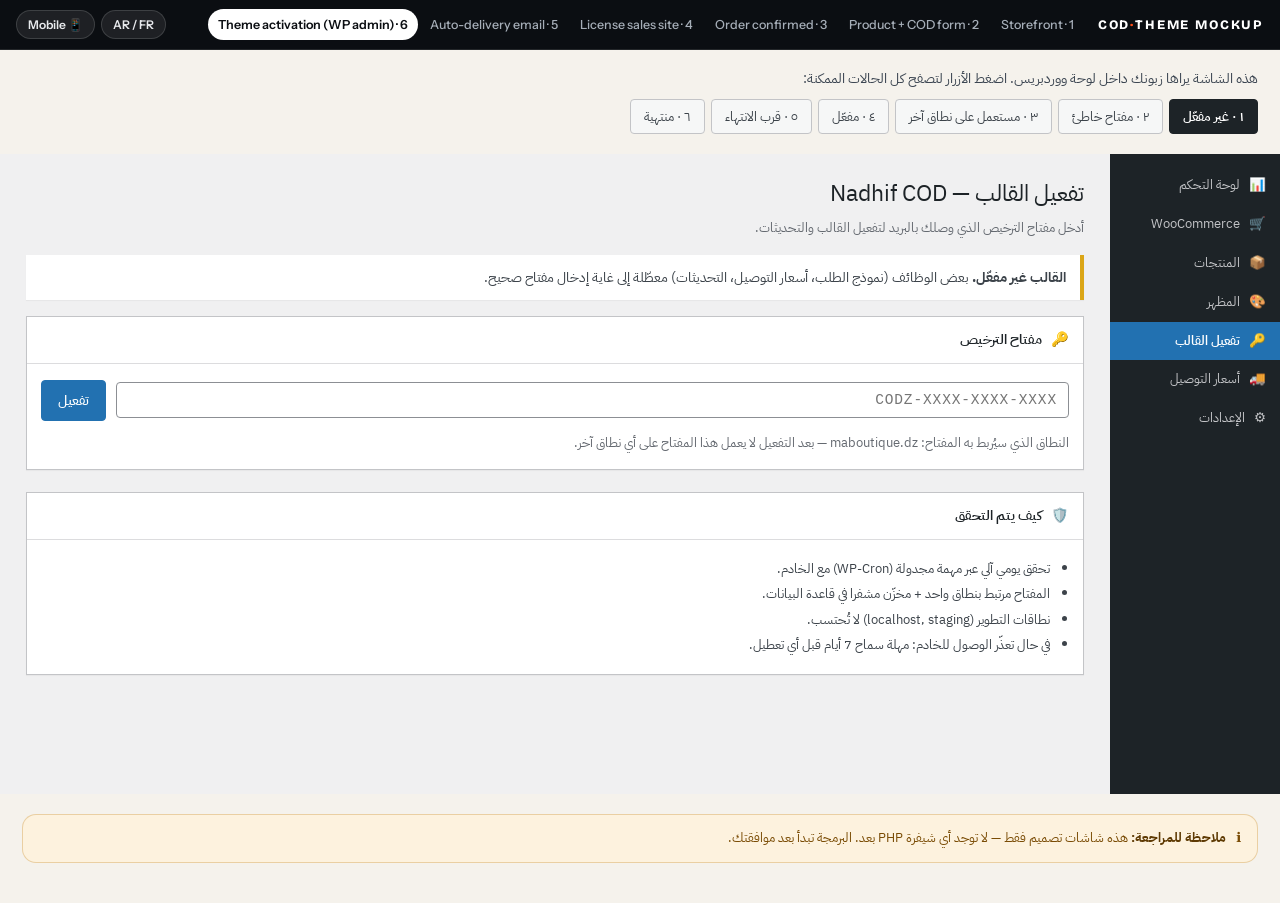
==== admin-license.html @ 60c9ec27 "Step 1: clickable design mockups (storefront, COD checkout, license server, activation screens)" ====
<!DOCTYPE html>
<html lang="fr" dir="ltr">
<head>
<meta charset="utf-8">
<meta name="viewport" content="width=device-width, initial-scale=1">
<title>6 · Theme activation (WP admin) — COD Reseller Theme</title>
<link rel="stylesheet" href="assets/app.css">
</head>
<body>
<div id="mockbar"></div>

<div class="frame">

  <div style="background:var(--sand);padding:18px 22px 6px">
    <p style="margin:0 0 10px;font-size:13.6px;color:var(--ink-soft)" data-ar="هذه الشاشة يراها زبونك داخل لوحة ووردبريس. اضغط الأزرار لتصفح كل الحالات الممكنة:">Écran vu par votre client dans son admin WordPress. Cliquez pour parcourir les états :</p>
    <div class="statetabs">
      <button class="statetab on" data-state="new" data-ar="١ · غير مفعّل">1 · Non activée</button>
      <button class="statetab" data-state="bad" data-ar="٢ · مفتاح خاطئ">2 · Clé invalide</button>
      <button class="statetab" data-state="taken" data-ar="٣ · مستعمل على نطاق آخر">3 · Déjà utilisée ailleurs</button>
      <button class="statetab" data-state="ok" data-ar="٤ · مفعّل">4 · Active</button>
      <button class="statetab" data-state="soon" data-ar="٥ · قرب الانتهاء">5 · Expire bientôt</button>
      <button class="statetab" data-state="dead" data-ar="٦ · منتهية">6 · Expirée</button>
    </div>
  </div>

  <div class="wpadmin">
    <div class="wpside">
      <div class="item">📊 <span data-ar="لوحة التحكم">Tableau de bord</span></div>
      <div class="item">🛒 <span>WooCommerce</span></div>
      <div class="item">📦 <span data-ar="المنتجات">Produits</span></div>
      <div class="item">🎨 <span data-ar="المظهر">Apparence</span></div>
      <div class="item on">🔑 <span data-ar="تفعيل القالب">Activation du thème</span></div>
      <div class="item">🚚 <span data-ar="أسعار التوصيل">Tarifs de livraison</span></div>
      <div class="item">⚙️ <span data-ar="الإعدادات">Réglages</span></div>
    </div>

    <div class="wpmain">
      <h1 class="wph" data-ar="تفعيل القالب — Nadhif COD">Activation du thème — Nadhif COD</h1>
      <p style="font-size:13.4px;color:#646970;margin:0" data-ar="أدخل مفتاح الترخيص الذي وصلك بالبريد لتفعيل القالب والتحديثات.">Saisissez la clé reçue par e-mail pour activer le thème et les mises à jour.</p>

      <!-- STATE 1 : not activated -->
      <div data-state="new">
        <div class="wpnotice warn">
          <b data-ar="القالب غير مفعّل.">Thème non activé.</b>
          <span data-ar="بعض الوظائف (نموذج الطلب، أسعار التوصيل، التحديثات) معطّلة إلى غاية إدخال مفتاح صحيح.">Le formulaire de commande, la grille de livraison et les mises à jour restent désactivés tant qu'aucune clé valide n'est saisie.</span>
        </div>
        <div class="wpbox">
          <div class="hd">🔑 <span data-ar="مفتاح الترخيص">Clé de licence</span></div>
          <div class="bd">
            <div class="wpfield">
              <input type="text" placeholder="CODZ-XXXX-XXXX-XXXX" value="">
              <button class="wpbtn" data-ar="تفعيل">Activer la licence</button>
            </div>
            <p style="font-size:12.8px;color:#646970;margin:12px 0 0" data-ar="النطاق الذي سيُربط به المفتاح: maboutique.dz — بعد التفعيل لا يعمل هذا المفتاح على أي نطاق آخر.">Domaine qui sera verrouillé : <code>maboutique.dz</code> — après activation, la clé ne fonctionnera sur aucun autre domaine.</p>
          </div>
        </div>
      </div>

      <!-- STATE 2 : invalid key -->
      <div data-state="bad" class="hidden">
        <div class="wpnotice err">
          <b data-ar="مفتاح غير معروف.">Clé inconnue.</b>
          <span data-ar="تحقق من المفتاح أو تواصل مع البائع. (رمز الخطأ: KEY_NOT_FOUND)">Vérifiez la saisie ou contactez le vendeur. (code : KEY_NOT_FOUND)</span>
        </div>
        <div class="wpbox">
          <div class="hd">🔑 <span data-ar="مفتاح الترخيص">Clé de licence</span></div>
          <div class="bd">
            <div class="wpfield">
              <input type="text" value="CODZ-0000-0000-0000" style="border-color:#D63638;background:#FCF0F1">
              <button class="wpbtn" data-ar="إعادة المحاولة">Réessayer</button>
            </div>
            <p style="font-size:12.8px;color:#646970;margin:12px 0 0" data-ar="الخادم رد خلال 0.4 ثانية. لن يُحجب القالب في حال انقطاع الاتصال بالخادم — تُمنح مهلة سماح 7 أيام.">Réponse du serveur en 0,4 s. En cas de serveur injoignable, le thème n'est pas bloqué : un délai de grâce de 7 jours s'applique.</p>
          </div>
        </div>
      </div>

      <!-- STATE 3 : already used on another domain -->
      <div data-state="taken" class="hidden">
        <div class="wpnotice err">
          <b data-ar="هذا المفتاح مستعمل على نطاق آخر.">Cette clé est déjà utilisée sur un autre domaine.</b>
          <span data-ar="مرتبط حاليا بـ ancienboutique.dz منذ 02/06/2026. (رمز الخطأ: DOMAIN_MISMATCH)">Verrouillée sur <code>ancienneboutique.dz</code> depuis le 02/06/2026. (code : DOMAIN_MISMATCH)</span>
        </div>
        <div class="wpbox">
          <div class="hd">🔁 <span data-ar="طلب نقل الرخصة">Demander un transfert</span></div>
          <div class="bd">
            <p style="font-size:13.4px;margin:0 0 13px" data-ar="إذا غيّرت النطاق، أرسل طلب نقل. البائع يوافق عليه من لوحته وتُفعَّل الرخصة على النطاق الجديد.">Si vous avez changé de domaine, envoyez une demande de transfert. Le vendeur la valide depuis son tableau de bord et la clé bascule sur le nouveau domaine.</p>
            <button class="wpbtn sec" data-ar="إرسال طلب نقل إلى maboutique.dz">Demander le transfert vers maboutique.dz</button>
          </div>
        </div>
      </div>

      <!-- STATE 4 : active -->
      <div data-state="ok" class="hidden">
        <div class="wpnotice ok">
          <b data-ar="الرخصة مفعّلة.">Licence active.</b>
          <span data-ar="كل وظائف القالب والتحديثات متاحة.">Toutes les fonctions du thème et les mises à jour sont disponibles.</span>
        </div>
        <div class="wpbox">
          <div class="hd">✅ <span data-ar="حالة الرخصة">État de la licence</span></div>
          <div class="bd">
            <table class="lictable">
              <tr><td data-ar="المفتاح">Clé</td><td><code>CODZ-7F3A-••••-B2EM</code></td></tr>
              <tr><td data-ar="الحالة">Statut</td><td><span class="pill green" data-ar="مفعّلة">Active</span></td></tr>
              <tr><td data-ar="النطاق المرتبط">Domaine verrouillé</td><td><code>maboutique.dz</code></td></tr>
              <tr><td data-ar="الخطة">Offre</td><td data-ar="3 أشهر">3 mois</td></tr>
              <tr><td data-ar="تاريخ الانتهاء">Expire le</td><td>13/11/2026</td></tr>
              <tr><td data-ar="المدة المتبقية">Temps restant</td><td>
                <span data-ar="63 يوما">63 jours</span>
                <div class="meter"><i style="width:70%"></i></div>
              </td></tr>
              <tr><td data-ar="آخر تحقق">Dernière vérification</td><td data-ar="اليوم 03:00 (تحقق يومي آلي)">Aujourd'hui 03:00 (contrôle quotidien automatique)</td></tr>
            </table>
            <div style="margin-top:16px;display:flex;gap:9px;flex-wrap:wrap">
              <button class="wpbtn sec" data-ar="التحقق الآن">Vérifier maintenant</button>
              <button class="wpbtn danger" data-ar="إلغاء التفعيل على هذا الموقع">Désactiver sur ce site</button>
            </div>
          </div>
        </div>
      </div>

      <!-- STATE 5 : expiring soon -->
      <div data-state="soon" class="hidden">
        <div class="wpnotice warn">
          <b data-ar="تنتهي الرخصة خلال 6 أيام.">Votre licence expire dans 6 jours.</b>
          <span data-ar="جدّدها قبل 19/08/2026 حتى لا يتوقف نموذج الطلب.">Renouvelez avant le 19/08/2026 pour éviter la désactivation du formulaire de commande.</span>
        </div>
        <div class="wpbox">
          <div class="hd">⏳ <span data-ar="حالة الرخصة">État de la licence</span></div>
          <div class="bd">
            <table class="lictable">
              <tr><td data-ar="الحالة">Statut</td><td><span class="pill" data-ar="قرب الانتهاء">Expire bientôt</span></td></tr>
              <tr><td data-ar="النطاق المرتبط">Domaine verrouillé</td><td><code>maboutique.dz</code></td></tr>
              <tr><td data-ar="تاريخ الانتهاء">Expire le</td><td>19/08/2026</td></tr>
              <tr><td data-ar="المدة المتبقية">Temps restant</td><td><span data-ar="6 أيام">6 jours</span><div class="meter"><i class="warn" style="width:9%"></i></div></td></tr>
            </table>
            <div style="margin-top:16px"><button class="wpbtn" data-ar="تجديد الرخصة">Renouveler la licence</button></div>
          </div>
        </div>
      </div>

      <!-- STATE 6 : expired -->
      <div data-state="dead" class="hidden">
        <div class="wpnotice err">
          <b data-ar="انتهت صلاحية الرخصة.">Licence expirée.</b>
          <span data-ar="نموذج الطلب وأسعار التوصيل والتحديثات معطّلة. تصميم الموقع ومحتواه لم يُحذف — يعود كل شيء فور التجديد.">Le formulaire de commande, la grille de livraison et les mises à jour sont désactivés. Le contenu et le design du site ne sont pas supprimés : tout revient dès le renouvellement.</span>
        </div>
        <div class="wpbox">
          <div class="hd">⛔ <span data-ar="حالة الرخصة">État de la licence</span></div>
          <div class="bd">
            <table class="lictable">
              <tr><td data-ar="الحالة">Statut</td><td><span class="pill red" data-ar="منتهية">Expirée</span></td></tr>
              <tr><td data-ar="تاريخ الانتهاء">Expirée le</td><td>02/08/2026</td></tr>
              <tr><td data-ar="المدة المتبقية">Temps restant</td><td><span data-ar="0 يوم">0 jour</span><div class="meter"><i class="bad" style="width:2%"></i></div></td></tr>
            </table>
            <div style="margin-top:16px;display:flex;gap:9px;flex-wrap:wrap">
              <button class="wpbtn" data-ar="تجديد الآن">Renouveler maintenant</button>
              <button class="wpbtn sec" data-ar="إدخال مفتاح آخر">Saisir une autre clé</button>
            </div>
          </div>
        </div>
      </div>

      <div class="wpbox">
        <div class="hd">🛡️ <span data-ar="كيف يتم التحقق">Comment se fait la vérification</span></div>
        <div class="bd">
          <ul style="margin:0;padding-inline-start:19px;font-size:13.4px;color:#3C434A;line-height:1.9">
            <li data-ar="تحقق يومي آلي عبر مهمة مجدولة (WP-Cron) مع الخادم.">Contrôle quotidien automatique (WP-Cron) auprès du serveur de licences</li>
            <li data-ar="المفتاح مرتبط بنطاق واحد + مخزّن مشفرا في قاعدة البيانات.">Clé verrouillée sur un seul domaine, stockée chiffrée en base</li>
            <li data-ar="نطاقات التطوير (localhost, staging) لا تُحتسب.">Les environnements de test (localhost, staging) ne consomment pas d'activation</li>
            <li data-ar="في حال تعذّر الوصول للخادم: مهلة سماح 7 أيام قبل أي تعطيل.">Serveur injoignable : 7 jours de grâce avant toute désactivation</li>
          </ul>
        </div>
      </div>

    </div>
  </div>

  <div style="background:var(--sand);padding:20px 22px 40px">
    <div class="note" style="margin:0">
      <span>ℹ️</span>
      <span data-ar="&lt;b&gt;ملاحظة للمراجعة:&lt;/b&gt; هذه شاشات تصميم فقط — لا توجد أي شيفرة PHP بعد. البرمجة تبدأ بعد موافقتك.">
        <b>Note de revue :</b> ce ne sont que des écrans de design — aucun code PHP n'a encore été écrit. Le développement démarre après votre validation.
      </span>
    </div>
  </div>

</div>
<script src="assets/app.js"></script>
</body>
</html>
---- assets/app.css ----
/* =========================================================
   COD Reseller Theme — Design Mockup Stylesheet
   Direction: warm editorial commerce. Ink + sand + hot orange.
   Everything here is hand-written CSS (no framework) so it can
   drop straight into the WordPress theme later.
   ========================================================= */

@import url('https://fonts.googleapis.com/css2?family=Bricolage+Grotesque:opsz,wght@12..96,400;12..96,600;12..96,800&family=Instrument+Sans:ital,wght@0,400;0,500;0,600;1,400&family=IBM+Plex+Sans+Arabic:wght@400;500;600;700&display=swap');

:root{
  --ink:#101418;
  --ink-soft:#3C4652;
  --ink-mute:#6C7887;
  --paper:#ffffff;
  --sand:#F5F2EC;
  --sand-deep:#EBE5DA;
  --accent:#FF4D18;
  --accent-ink:#C22F00;
  --green:#0E7C66;
  --green-soft:#E4F3EE;
  --amber:#B8730A;
  --amber-soft:#FDF2DE;
  --red:#C0392B;
  --red-soft:#FBEAE7;
  --line:rgba(16,20,24,.12);
  --line-soft:rgba(16,20,24,.07);
  --shadow-sm:0 1px 2px rgba(16,20,24,.06), 0 2px 8px rgba(16,20,24,.05);
  --shadow-md:0 4px 12px rgba(16,20,24,.07), 0 18px 40px -18px rgba(16,20,24,.28);
  --shadow-lg:0 10px 30px rgba(16,20,24,.10), 0 40px 80px -40px rgba(16,20,24,.45);
  --r-sm:8px; --r-md:14px; --r-lg:22px; --r-xl:32px;
  --display:'Bricolage Grotesque','Instrument Sans',system-ui,sans-serif;
  --body:'Instrument Sans',system-ui,-apple-system,sans-serif;
  --arabic:'IBM Plex Sans Arabic','Instrument Sans',system-ui,sans-serif;
  --maxw:1180px;
}

html[dir="rtl"]{ --display:var(--arabic); --body:var(--arabic); }

*,*::before,*::after{ box-sizing:border-box; }
html{ -webkit-text-size-adjust:100%; scroll-behavior:smooth; }
body{
  margin:0; background:var(--sand); color:var(--ink);
  font-family:var(--body); font-size:16px; line-height:1.55;
  -webkit-font-smoothing:antialiased;
}
img{ max-width:100%; display:block; }
a{ color:inherit; }
button{ font-family:inherit; }

/* grain / atmosphere ------------------------------------- */
body::before{
  content:''; position:fixed; inset:0; z-index:0; pointer-events:none; opacity:.35;
  background-image:url("data:image/svg+xml,%3Csvg xmlns='http://www.w3.org/2000/svg' width='140' height='140'%3E%3Cfilter id='n'%3E%3CfeTurbulence type='fractalNoise' baseFrequency='.85' numOctaves='3'/%3E%3C/filter%3E%3Crect width='140' height='140' filter='url(%23n)' opacity='.32'/%3E%3C/svg%3E");
}

/* =========================================================
   Mockup chrome (review toolbar) — NOT part of the theme
   ========================================================= */
.mockbar{
  position:sticky; top:0; z-index:120; background:#0B0E12; color:#E8EAED;
  border-bottom:1px solid rgba(255,255,255,.10);
  font-family:'Instrument Sans',system-ui,sans-serif;
}
.mockbar-in{
  max-width:1400px; margin:0 auto; padding:9px 16px;
  display:flex; align-items:center; gap:14px; flex-wrap:wrap;
}
.mockbar .brand{
  font-family:'Bricolage Grotesque',sans-serif; font-weight:800; font-size:13px;
  letter-spacing:.14em; text-transform:uppercase; color:#fff; white-space:nowrap;
}
.mockbar .brand span{ color:var(--accent); }
.mocknav{ display:flex; gap:2px; flex-wrap:wrap; flex:1; }
.mocknav a{
  text-decoration:none; font-size:12.5px; font-weight:500; color:#A6AEB8;
  padding:6px 10px; border-radius:99px; white-space:nowrap;
}
.mocknav a:hover{ color:#fff; background:rgba(255,255,255,.08); }
.mocknav a.on{ color:#0B0E12; background:#fff; font-weight:600; }
.mocktools{ display:flex; gap:6px; align-items:center; }
.chip{
  background:rgba(255,255,255,.08); border:1px solid rgba(255,255,255,.14);
  color:#E8EAED; font-size:12px; font-weight:600; padding:6px 11px;
  border-radius:99px; cursor:pointer; transition:.15s;
}
.chip:hover{ background:rgba(255,255,255,.18); }
.chip.on{ background:var(--accent); border-color:var(--accent); color:#fff; }

/* device frame ------------------------------------------- */
.frame{ position:relative; z-index:1; transition:max-width .3s ease; }
html.mobile .frame{
  max-width:412px; margin:26px auto 60px; background:var(--sand);
  border:10px solid #0B0E12; border-radius:38px; overflow:hidden;
  box-shadow:var(--shadow-lg);
}
html.mobile body{ background:#20242A; }

/* =========================================================
   Storefront
   ========================================================= */
.wrap{ max-width:var(--maxw); margin:0 auto; padding:0 22px; }

.topstrip{
  background:var(--ink); color:#F1EDE6; font-size:12.5px; letter-spacing:.02em;
  padding:9px 0; text-align:center; position:relative; overflow:hidden;
}
.topstrip b{ color:var(--accent); font-weight:600; }

header.site{
  background:var(--paper); border-bottom:1px solid var(--line-soft);
  position:relative; z-index:40;
}
.site-in{ display:flex; align-items:center; gap:20px; padding:16px 0; }
.logo{
  font-family:var(--display); font-weight:800; font-size:24px; letter-spacing:-.03em;
  text-decoration:none; display:flex; align-items:center; gap:9px;
}
.logo .dot{ width:11px; height:11px; border-radius:50%; background:var(--accent); }
nav.main{ display:flex; gap:22px; margin-inline-start:auto; }
nav.main a{ text-decoration:none; font-size:14.5px; font-weight:500; color:var(--ink-soft); }
nav.main a:hover{ color:var(--accent); }
.icon-btn{
  width:40px; height:40px; border-radius:50%; border:1px solid var(--line);
  background:var(--paper); display:grid; place-items:center; cursor:pointer; font-size:16px;
}
html.mobile nav.main{ display:none; }

/* hero ---------------------------------------------------- */
.hero{ padding:56px 0 44px; position:relative; overflow:hidden; }
.hero::after{
  content:''; position:absolute; inset-inline-end:-160px; top:-120px;
  width:520px; height:520px; border-radius:50%;
  background:radial-gradient(circle at 30% 30%, rgba(255,77,24,.16), transparent 62%);
  pointer-events:none;
}
.hero-grid{ display:grid; grid-template-columns:1.05fr .95fr; gap:44px; align-items:center; }
.eyebrow{
  display:inline-flex; align-items:center; gap:8px; background:var(--paper);
  border:1px solid var(--line); border-radius:99px; padding:6px 14px;
  font-size:12.5px; font-weight:600; letter-spacing:.04em; text-transform:uppercase;
  color:var(--ink-soft); box-shadow:var(--shadow-sm);
}
.eyebrow .pulse{
  width:7px; height:7px; border-radius:50%; background:var(--green);
  box-shadow:0 0 0 0 rgba(14,124,102,.6); animation:pulse 2.2s infinite;
}
@keyframes pulse{ 70%{ box-shadow:0 0 0 9px rgba(14,124,102,0);} 100%{ box-shadow:0 0 0 0 rgba(14,124,102,0);} }
h1.big{
  font-family:var(--display); font-weight:800; letter-spacing:-.035em;
  font-size:clamp(38px,5.4vw,64px); line-height:1.02; margin:18px 0 16px;
}
h1.big em{ font-style:normal; color:var(--accent); }
.lede{ font-size:17.5px; color:var(--ink-soft); max-width:46ch; margin:0 0 26px; }
.hero-cta{ display:flex; gap:12px; flex-wrap:wrap; align-items:center; }
.trust-row{ display:flex; gap:20px; margin-top:30px; flex-wrap:wrap; }
.trust{ display:flex; gap:10px; align-items:center; font-size:13.5px; color:var(--ink-soft); }
.trust .ic{
  width:34px; height:34px; border-radius:10px; background:var(--paper);
  border:1px solid var(--line); display:grid; place-items:center; font-size:15px;
  box-shadow:var(--shadow-sm);
}
.hero-art{ position:relative; }
.hero-card{
  background:var(--paper); border-radius:var(--r-xl); overflow:hidden;
  box-shadow:var(--shadow-lg); border:1px solid var(--line-soft);
}
.hero-card .ph{ aspect-ratio:4/3.4; background:linear-gradient(150deg,#E9E2D6,#D8CFC0); position:relative; }
.hero-float{
  position:absolute; inset-inline-start:-26px; bottom:34px; background:var(--paper);
  border-radius:var(--r-md); padding:12px 16px; box-shadow:var(--shadow-md);
  border:1px solid var(--line-soft); display:flex; gap:11px; align-items:center;
}
.hero-float .n{ font-family:var(--display); font-weight:800; font-size:20px; letter-spacing:-.02em; }

/* buttons ------------------------------------------------- */
.btn{
  display:inline-flex; align-items:center; justify-content:center; gap:9px;
  border:none; cursor:pointer; text-decoration:none; font-weight:600;
  font-size:15.5px; padding:15px 26px; border-radius:99px; transition:.18s ease;
  font-family:var(--body);
}
.btn-primary{
  background:var(--accent); color:#fff;
  box-shadow:0 6px 18px -6px rgba(255,77,24,.7);
}
.btn-primary:hover{ background:var(--accent-ink); transform:translateY(-1px); }
.btn-dark{ background:var(--ink); color:#fff; }
.btn-dark:hover{ background:#000; }
.btn-ghost{ background:transparent; color:var(--ink); border:1.5px solid var(--line); }
.btn-ghost:hover{ border-color:var(--ink); }
.btn-block{ width:100%; }
.btn-xl{ font-size:18px; padding:19px 28px; font-weight:700; }

/* section --------------------------------------------------*/
.sec{ padding:56px 0; position:relative; }
.sec-head{ display:flex; align-items:flex-end; gap:20px; margin-bottom:28px; flex-wrap:wrap; }
h2.sec-title{
  font-family:var(--display); font-weight:800; letter-spacing:-.03em;
  font-size:clamp(26px,3.2vw,36px); margin:0; line-height:1.1;
}
.sec-sub{ color:var(--ink-mute); font-size:15px; margin:6px 0 0; }
.sec-head .btn{ margin-inline-start:auto; }

/* product grid ------------------------------------------- */
.pgrid{ display:grid; grid-template-columns:repeat(4,1fr); gap:20px; }
html.mobile .pgrid{ grid-template-columns:repeat(2,1fr); gap:12px; }
.pcard{
  background:var(--paper); border-radius:var(--r-lg); overflow:hidden;
  border:1px solid var(--line-soft); text-decoration:none; display:block;
  transition:.2s ease; box-shadow:var(--shadow-sm);
}
.pcard:hover{ transform:translateY(-4px); box-shadow:var(--shadow-md); }
.pcard .ph{ aspect-ratio:1/1; background:linear-gradient(150deg,#EDE7DB,#DDD4C4); position:relative; }
.pcard .badge{
  position:absolute; top:11px; inset-inline-start:11px; background:var(--accent); color:#fff;
  font-size:11.5px; font-weight:700; padding:5px 10px; border-radius:99px; letter-spacing:.03em;
}
.pcard .body{ padding:14px 15px 17px; }
.pcard h3{ font-size:15.5px; font-weight:600; margin:0 0 4px; line-height:1.3; }
.pcard .cat{ font-size:12px; color:var(--ink-mute); margin:0 0 9px; }
.price{ font-family:var(--display); font-weight:800; font-size:19px; letter-spacing:-.02em; }
.price .old{
  font-size:13.5px; color:var(--ink-mute); text-decoration:line-through;
  font-weight:400; margin-inline-start:7px; font-family:var(--body);
}
.stars{ color:var(--amber); font-size:12.5px; letter-spacing:.06em; }

/* value strip -------------------------------------------- */
.vstrip{ background:var(--ink); color:#EDE9E2; padding:34px 0; }
.vgrid{ display:grid; grid-template-columns:repeat(4,1fr); gap:18px; }
html.mobile .vgrid{ grid-template-columns:repeat(2,1fr); }
.vitem{ display:flex; gap:13px; align-items:flex-start; }
.vitem .ic{
  width:40px; height:40px; border-radius:12px; background:rgba(255,255,255,.08);
  display:grid; place-items:center; font-size:18px; flex:0 0 auto;
}
.vitem h4{ margin:0 0 3px; font-size:14.5px; font-weight:600; }
.vitem p{ margin:0; font-size:12.8px; color:#A9B0B9; line-height:1.45; }

footer.site{ background:var(--sand-deep); padding:44px 0 30px; border-top:1px solid var(--line-soft); }
.fgrid{ display:grid; grid-template-columns:1.4fr 1fr 1fr 1fr; gap:26px; }
html.mobile .fgrid{ grid-template-columns:1fr 1fr; }
footer h5{ font-size:13px; text-transform:uppercase; letter-spacing:.1em; margin:0 0 12px; color:var(--ink-soft); }
footer a{ display:block; text-decoration:none; color:var(--ink-soft); font-size:14px; padding:3px 0; }
footer a:hover{ color:var(--accent); }
.fbot{
  margin-top:30px; padding-top:18px; border-top:1px solid var(--line);
  font-size:12.8px; color:var(--ink-mute); display:flex; justify-content:space-between; gap:12px; flex-wrap:wrap;
}

/* =========================================================
   Product page + single-page COD form
   ========================================================= */
.crumbs{ font-size:13px; color:var(--ink-mute); padding:18px 0 4px; }
.crumbs a{ text-decoration:none; }
.pdp{ display:grid; grid-template-columns:1fr 1fr; gap:34px 46px; padding:16px 0 40px; align-items:start; }
.pdp > .gallery{ grid-column:1; grid-row:1; }
.pdp > .buybox { grid-column:2; grid-row:1 / span 2; }
.pdp > .whycard{ grid-column:1; grid-row:2; }
html.mobile .pdp{ grid-template-columns:1fr; gap:26px; }
html.mobile .pdp > *{ grid-column:1 !important; grid-row:auto !important; }

.gallery .main{
  aspect-ratio:1/1; border-radius:var(--r-lg); background:linear-gradient(150deg,#EDE7DB,#D9D0C0);
  border:1px solid var(--line-soft); position:relative; overflow:hidden; box-shadow:var(--shadow-sm);
}
.gallery .main .tag{
  position:absolute; top:14px; inset-inline-start:14px; background:var(--ink); color:#fff;
  font-size:12px; font-weight:600; padding:6px 12px; border-radius:99px;
}
.thumbs{ display:flex; gap:10px; margin-top:12px; }
.thumbs div{
  width:70px; height:70px; border-radius:12px; background:linear-gradient(150deg,#EDE7DB,#DDD4C4);
  border:2px solid transparent; cursor:pointer;
}
.thumbs div.on{ border-color:var(--accent); }

.pdp-title{
  font-family:var(--display); font-weight:800; letter-spacing:-.03em;
  font-size:clamp(28px,3.6vw,40px); line-height:1.06; margin:8px 0 10px;
}
.rating-row{ display:flex; align-items:center; gap:10px; font-size:13.5px; color:var(--ink-mute); margin-bottom:14px; }
.pricebox{ display:flex; align-items:baseline; gap:12px; margin:0 0 6px; }
.pricebox .now{ font-family:var(--display); font-weight:800; font-size:36px; letter-spacing:-.03em; color:var(--accent); }
.pricebox .was{ font-size:18px; color:var(--ink-mute); text-decoration:line-through; }
.pricebox .save{
  background:var(--green-soft); color:var(--green); font-size:12.5px; font-weight:700;
  padding:4px 10px; border-radius:99px;
}
.stockline{ display:flex; align-items:center; gap:8px; font-size:13.5px; color:var(--green); font-weight:600; margin-bottom:18px; }
.stockline .d{ width:8px; height:8px; border-radius:50%; background:var(--green); }

.bullets{ list-style:none; padding:0; margin:0 0 22px; display:grid; gap:9px; }
.bullets li{ display:flex; gap:10px; font-size:14.8px; color:var(--ink-soft); }
.bullets li::before{ content:'✓'; color:var(--green); font-weight:700; }

/* offers ---------------------------------------------------*/
.offers{ display:grid; gap:10px; margin-bottom:22px; }
.offer{
  display:flex; align-items:center; gap:13px; padding:14px 16px; cursor:pointer;
  border:1.6px solid var(--line); border-radius:var(--r-md); background:var(--paper);
  transition:.15s ease; position:relative;
}
.offer:hover{ border-color:var(--ink-mute); }
.offer.on{ border-color:var(--accent); background:#FFF6F2; box-shadow:0 0 0 3px rgba(255,77,24,.12); }
.offer .radio{
  width:20px; height:20px; border-radius:50%; border:2px solid var(--line);
  flex:0 0 auto; display:grid; place-items:center;
}
.offer.on .radio{ border-color:var(--accent); }
.offer.on .radio::after{ content:''; width:10px; height:10px; border-radius:50%; background:var(--accent); }
.offer .t{ flex:1; }
.offer .t b{ display:block; font-size:15px; }
.offer .t span{ font-size:12.8px; color:var(--ink-mute); }
.offer .p{ font-family:var(--display); font-weight:800; font-size:18px; }
.offer .ribbon{
  position:absolute; top:-9px; inset-inline-end:14px; background:var(--green); color:#fff;
  font-size:10.5px; font-weight:700; padding:3px 9px; border-radius:99px; letter-spacing:.05em;
}

/* the COD form ------------------------------------------- */
.codform{
  background:var(--paper); border:1px solid var(--line); border-radius:var(--r-lg);
  padding:22px; box-shadow:var(--shadow-md); position:relative;
}
.codform::before{
  content:''; position:absolute; inset-inline:0; top:0; height:4px;
  background:linear-gradient(90deg,var(--accent),#FFA26B);
  border-radius:var(--r-lg) var(--r-lg) 0 0;
}
.codform h3{
  font-family:var(--display); font-weight:800; font-size:21px; letter-spacing:-.02em;
  margin:4px 0 3px; display:flex; align-items:center; gap:9px;
}
.codform .hint{ font-size:13.2px; color:var(--ink-mute); margin:0 0 18px; }
.field{ margin-bottom:14px; }
.field label{ display:block; font-size:13px; font-weight:600; margin-bottom:6px; color:var(--ink-soft); }
.field label .req{ color:var(--accent); }
.field input, .field select, .field textarea{
  width:100%; padding:14px 15px; font-size:15.5px; font-family:inherit; color:var(--ink);
  border:1.5px solid var(--line); border-radius:var(--r-md); background:var(--paper);
  transition:.15s; appearance:none;
}
.field input:focus, .field select:focus, .field textarea:focus{
  outline:none; border-color:var(--accent); box-shadow:0 0 0 3px rgba(255,77,24,.13);
}
.field select{
  background-image:url("data:image/svg+xml,%3Csvg xmlns='http://www.w3.org/2000/svg' width='14' height='9'%3E%3Cpath d='M1 1l6 6 6-6' stroke='%236C7887' stroke-width='2' fill='none' stroke-linecap='round'/%3E%3C/svg%3E");
  background-repeat:no-repeat; background-position:right 15px center; padding-inline-end:40px;
}
html[dir="rtl"] .field select{ background-position:left 15px center; padding-inline-end:15px; padding-inline-start:40px; }
.field input::placeholder{ color:#AEB6C0; }
.field.err input, .field.err select{ border-color:var(--red); background:var(--red-soft); }
.errmsg{ display:none; font-size:12.5px; color:var(--red); margin-top:5px; font-weight:500; }
.field.err .errmsg{ display:block; }
.row2{ display:grid; grid-template-columns:1fr 1fr; gap:12px; }

.ship-toggle{ display:grid; grid-template-columns:1fr 1fr; gap:10px; margin-bottom:14px; }
.ship-opt{
  border:1.6px solid var(--line); border-radius:var(--r-md); padding:13px; cursor:pointer;
  background:var(--paper); text-align:start; transition:.15s;
}
.ship-opt:hover{ border-color:var(--ink-mute); }
.ship-opt.on{ border-color:var(--accent); background:#FFF6F2; box-shadow:0 0 0 3px rgba(255,77,24,.12); }
.ship-opt b{ display:block; font-size:14px; margin-bottom:2px; }
.ship-opt span{ font-size:12.5px; color:var(--ink-mute); }
.ship-opt .cost{ font-family:var(--display); font-weight:800; font-size:15.5px; margin-top:5px; display:block; }

.qtyrow{ display:flex; align-items:center; gap:14px; margin-bottom:16px; }
.qty{ display:flex; align-items:center; border:1.5px solid var(--line); border-radius:99px; overflow:hidden; }
.qty button{ width:42px; height:44px; border:none; background:var(--paper); font-size:19px; cursor:pointer; color:var(--ink-soft); }
.qty button:hover{ background:var(--sand); color:var(--accent); }
.qty span{ width:44px; text-align:center; font-weight:700; font-size:16px; }

.summary{
  background:var(--sand); border-radius:var(--r-md); padding:15px 16px; margin:6px 0 16px;
  border:1px dashed var(--line);
}
.sline{ display:flex; justify-content:space-between; font-size:14.2px; padding:5px 0; color:var(--ink-soft); }
.sline.total{
  border-top:1px solid var(--line); margin-top:7px; padding-top:11px;
  font-family:var(--display); font-weight:800; font-size:21px; color:var(--ink); letter-spacing:-.02em;
}
.sline .flash{ animation:flash .5s ease; }
@keyframes flash{ 0%{ background:rgba(255,77,24,.22);} 100%{ background:transparent;} }
.sline.total b{ color:var(--accent); }

.securenote{ display:flex; gap:9px; align-items:center; justify-content:center; font-size:12.6px; color:var(--ink-mute); margin-top:12px; }
.paybadges{ display:flex; gap:8px; justify-content:center; margin-top:12px; flex-wrap:wrap; }
.paybadge{
  border:1px solid var(--line); border-radius:8px; padding:5px 10px;
  font-size:11.5px; font-weight:600; color:var(--ink-soft); background:var(--paper);
}

/* sticky mobile bar --------------------------------------- */
.stickybar{ display:none; }
html.mobile .stickybar{
  display:flex; position:fixed; bottom:0; inset-inline-start:50%; transform:translateX(-50%);
  width:392px; z-index:60; gap:12px; align-items:center;
  background:rgba(255,255,255,.94); backdrop-filter:blur(10px);
  border-top:1px solid var(--line); padding:11px 14px;
  border-radius:0 0 26px 26px;
}
html[dir="rtl"].mobile .stickybar{ transform:translateX(50%); }
html.mobile .row2{ grid-template-columns:1fr; }
html.mobile footer.site{ padding-bottom:80px; }
.stickybar .sp{ font-family:var(--display); font-weight:800; font-size:19px; }
.stickybar .btn{ flex:1; padding:14px 18px; }

/* reviews -------------------------------------------------- */
.rev-grid{ display:grid; grid-template-columns:repeat(3,1fr); gap:16px; }
html.mobile .rev-grid{ grid-template-columns:1fr; }
.rev{ background:var(--paper); border:1px solid var(--line-soft); border-radius:var(--r-lg); padding:18px; box-shadow:var(--shadow-sm); }
.rev .who{ display:flex; align-items:center; gap:11px; margin-bottom:9px; }
.rev .av{
  width:38px; height:38px; border-radius:50%; background:var(--sand-deep);
  display:grid; place-items:center; font-weight:700; color:var(--ink-soft); font-size:14px;
}
.rev .who b{ font-size:14px; display:block; }
.rev .who span{ font-size:12px; color:var(--ink-mute); }
.rev p{ margin:0; font-size:14.2px; color:var(--ink-soft); line-height:1.55; }

/* =========================================================
   Thank-you page
   ========================================================= */
.ty{ max-width:680px; margin:0 auto; padding:52px 22px 70px; text-align:center; }
.ty .mark{
  width:82px; height:82px; border-radius:50%; background:var(--green-soft); color:var(--green);
  display:grid; place-items:center; font-size:38px; margin:0 auto 20px;
  animation:pop .5s cubic-bezier(.2,.9,.3,1.3);
}
@keyframes pop{ 0%{ transform:scale(.5); opacity:0;} 100%{ transform:scale(1); opacity:1;} }
.ty h1{ font-family:var(--display); font-weight:800; font-size:clamp(28px,4vw,42px); letter-spacing:-.03em; margin:0 0 10px; }
.ty p.sub{ color:var(--ink-soft); font-size:16.5px; margin:0 0 26px; }
.ordercard{
  background:var(--paper); border:1px solid var(--line); border-radius:var(--r-lg);
  padding:24px; text-align:start; box-shadow:var(--shadow-md);
}
.ordercard .ohead{ display:flex; justify-content:space-between; align-items:center; padding-bottom:14px; border-bottom:1px solid var(--line-soft); margin-bottom:14px; flex-wrap:wrap; gap:8px; }
.ordercard .onum{ font-family:var(--display); font-weight:800; font-size:20px; }
.pill{ background:var(--amber-soft); color:var(--amber); font-size:12.5px; font-weight:700; padding:5px 12px; border-radius:99px; }
.pill.green{ background:var(--green-soft); color:var(--green); }
.pill.red{ background:var(--red-soft); color:var(--red); }
.pill.grey{ background:var(--sand-deep); color:var(--ink-soft); }
.steps{ display:flex; gap:0; margin:26px 0 6px; }
.step{ flex:1; text-align:center; position:relative; font-size:12.5px; color:var(--ink-mute); }
.step .n{
  width:30px; height:30px; border-radius:50%; background:var(--sand-deep); color:var(--ink-mute);
  display:grid; place-items:center; margin:0 auto 7px; font-weight:700; font-size:13px; position:relative; z-index:2;
}
.step.done .n{ background:var(--green); color:#fff; }
.step.now .n{ background:var(--accent); color:#fff; box-shadow:0 0 0 5px rgba(255,77,24,.16); }
.step::before{ content:''; position:absolute; top:15px; inset-inline-start:-50%; width:100%; height:2px; background:var(--sand-deep); z-index:1; }
.step:first-child::before{ display:none; }
.step.done::before, .step.now::before{ background:var(--green); }

/* =========================================================
   WP-admin license activation screen
   ========================================================= */
.wpadmin{ background:#F0F0F1; min-height:640px; display:flex; font-size:14px; color:#3C434A; }
.wpside{ width:170px; background:#1D2327; color:#C3C4C7; padding:12px 0; flex:0 0 auto; }
html.mobile .wpside{ display:none; }
.wpside .item{ padding:9px 14px; font-size:13.4px; display:flex; gap:9px; align-items:center; }
.wpside .item.on{ background:#2271B1; color:#fff; font-weight:600; }
.wpmain{ flex:1; padding:22px 26px 46px; min-width:0; }
.wpmain h1.wph{ font-family:var(--body); font-weight:400; font-size:23px; color:#1D2327; margin:0 0 6px; }
.wpnotice{
  background:#fff; border-inline-start:4px solid #72AEE6; padding:12px 14px; margin:16px 0;
  box-shadow:0 1px 1px rgba(0,0,0,.04); font-size:13.6px;
}
.wpnotice.warn{ border-color:#DBA617; }
.wpnotice.err{ border-color:#D63638; }
.wpnotice.ok{ border-color:#00A32B; }
.wpbox{ background:#fff; border:1px solid #C3C4C7; box-shadow:0 1px 1px rgba(0,0,0,.04); margin-bottom:22px; }
.wpbox .hd{ padding:12px 14px; border-bottom:1px solid #DCDCDE; font-weight:600; font-size:14.2px; color:#1D2327; display:flex; align-items:center; gap:9px; }
.wpbox .bd{ padding:16px 14px; }
.wpfield{ display:flex; gap:10px; flex-wrap:wrap; align-items:center; }
.wpfield input{
  flex:1; min-width:240px; padding:9px 11px; border:1px solid #8C8F94; border-radius:4px;
  font-family:ui-monospace,SFMono-Regular,Menlo,monospace; font-size:14.5px; letter-spacing:.06em;
}
.wpbtn{
  background:#2271B1; color:#fff; border:1px solid #2271B1; border-radius:4px;
  padding:9px 16px; font-size:13.6px; cursor:pointer; font-weight:500;
}
.wpbtn:hover{ background:#135E96; }
.wpbtn.sec{ background:#F6F7F7; color:#2271B1; border-color:#2271B1; }
.wpbtn.danger{ background:#fff; color:#B32D2E; border-color:#B32D2E; }
.lictable{ width:100%; border-collapse:collapse; font-size:13.6px; }
.lictable td{ padding:9px 4px; border-bottom:1px solid #F0F0F1; }
.lictable td:first-child{ color:#646970; width:180px; }
.lictable code{
  background:#F6F7F7; border:1px solid #DCDCDE; border-radius:3px; padding:2px 6px;
  font-size:12.8px; font-family:ui-monospace,Menlo,monospace;
}
.statetabs{ display:flex; gap:6px; flex-wrap:wrap; margin-bottom:14px; }
.statetab{
  border:1px solid #C3C4C7; background:#F6F7F7; border-radius:4px; padding:7px 13px;
  font-size:13px; cursor:pointer; color:#3C434A;
}
.statetab.on{ background:#1D2327; color:#fff; border-color:#1D2327; font-weight:600; }
.hidden{ display:none !important; }
.meter{ height:7px; background:#E6E6E9; border-radius:99px; overflow:hidden; margin-top:7px; }
.meter i{ display:block; height:100%; background:var(--green); border-radius:99px; }
.meter i.warn{ background:#DBA617; }
.meter i.bad{ background:#D63638; }

/* =========================================================
   License sales site (System 1)
   ========================================================= */
.dark-hero{
  background:
    radial-gradient(900px 460px at 78% -12%, rgba(255,77,24,.24), transparent 62%),
    radial-gradient(700px 400px at 8% 8%, rgba(14,124,102,.20), transparent 60%),
    #0B0E12;
  color:#E9EBEE; padding:64px 0 56px; position:relative; overflow:hidden;
}
.dark-hero .wrap{ position:relative; z-index:2; }
.dark-hero h1{
  font-family:var(--display); font-weight:800; letter-spacing:-.035em;
  font-size:clamp(34px,5vw,58px); line-height:1.03; margin:16px 0 14px; max-width:16ch;
}
.dark-hero h1 em{ font-style:normal; color:var(--accent); }
.dark-hero p{ color:#A7AFB9; font-size:17px; max-width:52ch; margin:0 0 26px; }
.dark-hero .eyebrow{ background:rgba(255,255,255,.07); border-color:rgba(255,255,255,.16); color:#D7DBE0; box-shadow:none; }

.plans{ display:grid; grid-template-columns:repeat(3,1fr); gap:18px; margin-top:38px; }
html.mobile .plans{ grid-template-columns:1fr; }
.plan{
  background:var(--paper); border:1px solid var(--line); border-radius:var(--r-lg);
  padding:26px 22px; position:relative; box-shadow:var(--shadow-sm); transition:.2s;
}
.plan:hover{ transform:translateY(-3px); box-shadow:var(--shadow-md); }
.plan.feat{ border-color:var(--accent); box-shadow:0 0 0 3px rgba(255,77,24,.13), var(--shadow-md); }
.plan .tag{
  position:absolute; top:-11px; inset-inline-start:22px; background:var(--accent); color:#fff;
  font-size:11.5px; font-weight:700; padding:4px 12px; border-radius:99px; letter-spacing:.05em;
}
.plan h3{ font-family:var(--display); font-weight:800; font-size:20px; margin:0 0 4px; letter-spacing:-.02em; }
.plan .dur{ font-size:13px; color:var(--ink-mute); margin-bottom:14px; }
.plan .amt{ font-family:var(--display); font-weight:800; font-size:40px; letter-spacing:-.035em; line-height:1; }
.plan .amt small{ font-size:15px; font-weight:500; color:var(--ink-mute); font-family:var(--body); }
.plan ul{ list-style:none; padding:0; margin:18px 0 22px; display:grid; gap:9px; }
.plan li{ display:flex; gap:9px; font-size:14.2px; color:var(--ink-soft); }
.plan li::before{ content:'✓'; color:var(--green); font-weight:700; }
.plan li.no{ color:var(--ink-mute); }
.plan li.no::before{ content:'—'; color:var(--ink-mute); }

.flowsteps{ display:grid; grid-template-columns:repeat(4,1fr); gap:16px; }
html.mobile .flowsteps{ grid-template-columns:1fr; }
.fstep{ background:var(--paper); border:1px solid var(--line-soft); border-radius:var(--r-lg); padding:20px; position:relative; }
.fstep .n{
  font-family:var(--display); font-weight:800; font-size:13px; color:var(--accent);
  letter-spacing:.12em; margin-bottom:9px;
}
.fstep h4{ font-size:15.5px; margin:0 0 6px; font-weight:600; }
.fstep p{ margin:0; font-size:13.6px; color:var(--ink-mute); line-height:1.5; }
.fstep .arrow{ position:absolute; top:50%; inset-inline-end:-13px; color:var(--line); font-size:20px; }
html.mobile .fstep .arrow{ display:none; }

/* =========================================================
   Email template preview
   ========================================================= */
.mailwrap{ max-width:660px; margin:32px auto 60px; padding:0 18px; }
.mailclient{
  background:var(--paper); border:1px solid var(--line); border-radius:var(--r-lg);
  overflow:hidden; box-shadow:var(--shadow-lg);
}
.mailhead{ padding:16px 20px; border-bottom:1px solid var(--line-soft); background:var(--sand); }
.mailhead .subj{ font-weight:700; font-size:16px; margin-bottom:4px; }
.mailhead .meta{ font-size:12.8px; color:var(--ink-mute); }
.mailbody{ padding:0; }
.mailtop{ background:var(--ink); color:#fff; padding:26px 26px 22px; text-align:center; }
.mailtop .lg{ font-family:var(--display); font-weight:800; font-size:22px; letter-spacing:-.02em; }
.mailtop p{ margin:6px 0 0; font-size:13.5px; color:#A9B0B9; }
.mailinner{ padding:26px; }
.keybox{
  background:var(--sand); border:1px dashed var(--accent); border-radius:var(--r-md);
  padding:18px; text-align:center; margin:18px 0;
}
.keybox .k{
  font-family:ui-monospace,Menlo,monospace; font-size:19px; font-weight:700;
  letter-spacing:.09em; color:var(--ink); word-break:break-all;
}
.keybox .lbl{ font-size:12px; text-transform:uppercase; letter-spacing:.1em; color:var(--ink-mute); margin-bottom:7px; }
.dlrow{
  display:flex; gap:13px; align-items:center; background:var(--paper); border:1px solid var(--line);
  border-radius:var(--r-md); padding:14px 16px; margin:14px 0;
}
.dlrow .ic{ width:40px; height:40px; border-radius:10px; background:var(--sand-deep); display:grid; place-items:center; font-size:19px; }
.dlrow b{ display:block; font-size:14.5px; }
.dlrow span{ font-size:12.5px; color:var(--ink-mute); }
.dlrow .btn{ margin-inline-start:auto; padding:10px 18px; font-size:14px; }
.mailfoot{ background:var(--sand); padding:20px 26px; font-size:12.3px; color:var(--ink-mute); text-align:center; }

/* keep prices / codes readable when the page flips to RTL ---- */
.price,.pricebox .now,.pricebox .was,.pricebox .save,.offer .p,.ship-opt .cost,
.sline span,.sline b,.plan .amt,.stickybar .sp,.ordercard .onum,.keybox .k,
.hero-float .n,.lictable code,.summary span{ unicode-bidi:plaintext; }

/* image placeholders --------------------------------------- */
.hero-card .ph::after,.pcard .ph::after,.gallery .main::after{
  content:'🖼'; position:absolute; inset:0; display:grid; place-items:center;
  font-size:30px; opacity:.22; pointer-events:none;
}
.hero-card .ph::after{ font-size:54px; }
.gallery .main::after{ font-size:54px; }
html.mobile .gallery .main::after{ font-size:38px; }
.thumbs div{ position:relative; }

/* misc ----------------------------------------------------- */
.note{
  background:var(--amber-soft); border:1px solid rgba(184,115,10,.28); color:#7A4C05;
  border-radius:var(--r-md); padding:13px 16px; font-size:13.4px; margin:18px 0;
  display:flex; gap:10px; align-items:flex-start;
}
.note b{ color:#5E3A03; }
.cols2{ display:grid; grid-template-columns:1fr 1fr; gap:20px; }
html.mobile .cols2{ grid-template-columns:1fr; }
.card{ background:var(--paper); border:1px solid var(--line-soft); border-radius:var(--r-lg); padding:22px; box-shadow:var(--shadow-sm); }

@media (max-width:900px){
  .hero-grid,.pdp,.cols2{ grid-template-columns:1fr; }
  .pdp > *{ grid-column:1 !important; grid-row:auto !important; }
  .pgrid,.vgrid{ grid-template-columns:repeat(2,1fr); }
  .fgrid{ grid-template-columns:1fr 1fr; }
  .plans,.flowsteps{ grid-template-columns:1fr; }
  nav.main{ display:none; }
  .rev-grid{ grid-template-columns:1fr; }
}
@media (max-width:560px){
  .pgrid{ grid-template-columns:repeat(2,1fr); gap:12px; }
  .row2,.ship-toggle{ grid-template-columns:1fr; }
}
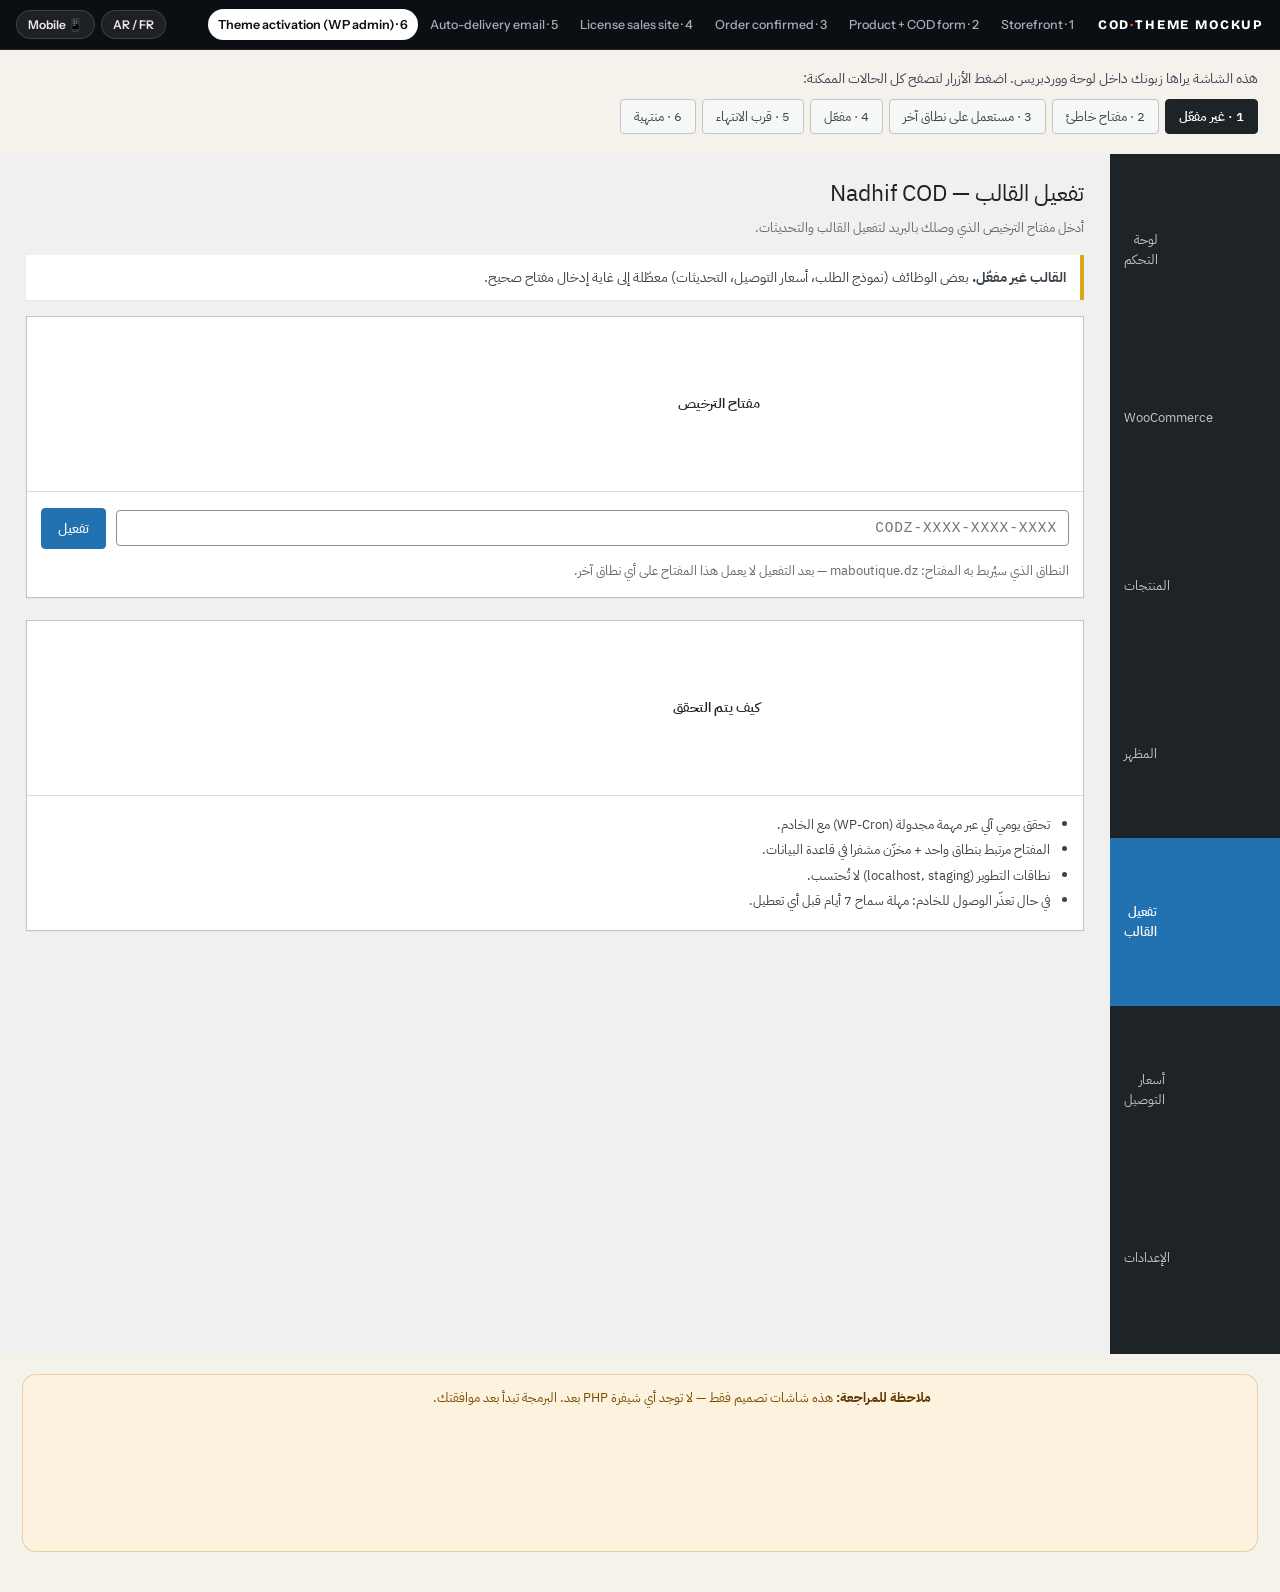
==== commit 12ee17d7: "Design v2: SVG icon system, soft elevation, refined type & micro-interactions" ====
--- a/admin-license.html
+++ b/admin-license.html
@@ -14,24 +14,24 @@
   <div style="background:var(--sand);padding:18px 22px 6px">
     <p style="margin:0 0 10px;font-size:13.6px;color:var(--ink-soft)" data-ar="هذه الشاشة يراها زبونك داخل لوحة ووردبريس. اضغط الأزرار لتصفح كل الحالات الممكنة:">Écran vu par votre client dans son admin WordPress. Cliquez pour parcourir les états :</p>
     <div class="statetabs">
-      <button class="statetab on" data-state="new" data-ar="١ · غير مفعّل">1 · Non activée</button>
-      <button class="statetab" data-state="bad" data-ar="٢ · مفتاح خاطئ">2 · Clé invalide</button>
-      <button class="statetab" data-state="taken" data-ar="٣ · مستعمل على نطاق آخر">3 · Déjà utilisée ailleurs</button>
-      <button class="statetab" data-state="ok" data-ar="٤ · مفعّل">4 · Active</button>
-      <button class="statetab" data-state="soon" data-ar="٥ · قرب الانتهاء">5 · Expire bientôt</button>
-      <button class="statetab" data-state="dead" data-ar="٦ · منتهية">6 · Expirée</button>
+      <button class="statetab on" data-state="new" data-ar="1 · غير مفعّل">1 · Non activée</button>
+      <button class="statetab" data-state="bad" data-ar="2 · مفتاح خاطئ">2 · Clé invalide</button>
+      <button class="statetab" data-state="taken" data-ar="3 · مستعمل على نطاق آخر">3 · Déjà utilisée ailleurs</button>
+      <button class="statetab" data-state="ok" data-ar="4 · مفعّل">4 · Active</button>
+      <button class="statetab" data-state="soon" data-ar="5 · قرب الانتهاء">5 · Expire bientôt</button>
+      <button class="statetab" data-state="dead" data-ar="6 · منتهية">6 · Expirée</button>
     </div>
   </div>
 
   <div class="wpadmin">
     <div class="wpside">
-      <div class="item">📊 <span data-ar="لوحة التحكم">Tableau de bord</span></div>
-      <div class="item">🛒 <span>WooCommerce</span></div>
-      <div class="item">📦 <span data-ar="المنتجات">Produits</span></div>
-      <div class="item">🎨 <span data-ar="المظهر">Apparence</span></div>
-      <div class="item on">🔑 <span data-ar="تفعيل القالب">Activation du thème</span></div>
-      <div class="item">🚚 <span data-ar="أسعار التوصيل">Tarifs de livraison</span></div>
-      <div class="item">⚙️ <span data-ar="الإعدادات">Réglages</span></div>
+      <div class="item"><svg class="i "><use href="#i-grid"></use></svg> <span data-ar="لوحة التحكم">Tableau de bord</span></div>
+      <div class="item"><svg class="i "><use href="#i-cart"></use></svg> <span>WooCommerce</span></div>
+      <div class="item"><svg class="i "><use href="#i-box"></use></svg> <span data-ar="المنتجات">Produits</span></div>
+      <div class="item"><svg class="i "><use href="#i-brush"></use></svg> <span data-ar="المظهر">Apparence</span></div>
+      <div class="item on"><svg class="i "><use href="#i-key"></use></svg> <span data-ar="تفعيل القالب">Activation du thème</span></div>
+      <div class="item"><svg class="i "><use href="#i-truck"></use></svg> <span data-ar="أسعار التوصيل">Tarifs de livraison</span></div>
+      <div class="item"><svg class="i "><use href="#i-gear"></use></svg> <span data-ar="الإعدادات">Réglages</span></div>
     </div>
 
     <div class="wpmain">
@@ -45,7 +45,7 @@
           <span data-ar="بعض الوظائف (نموذج الطلب، أسعار التوصيل، التحديثات) معطّلة إلى غاية إدخال مفتاح صحيح.">Le formulaire de commande, la grille de livraison et les mises à jour restent désactivés tant qu'aucune clé valide n'est saisie.</span>
         </div>
         <div class="wpbox">
-          <div class="hd">🔑 <span data-ar="مفتاح الترخيص">Clé de licence</span></div>
+          <div class="hd"><svg class="i "><use href="#i-key"></use></svg> <span data-ar="مفتاح الترخيص">Clé de licence</span></div>
           <div class="bd">
             <div class="wpfield">
               <input type="text" placeholder="CODZ-XXXX-XXXX-XXXX" value="">
@@ -63,7 +63,7 @@
           <span data-ar="تحقق من المفتاح أو تواصل مع البائع. (رمز الخطأ: KEY_NOT_FOUND)">Vérifiez la saisie ou contactez le vendeur. (code : KEY_NOT_FOUND)</span>
         </div>
         <div class="wpbox">
-          <div class="hd">🔑 <span data-ar="مفتاح الترخيص">Clé de licence</span></div>
+          <div class="hd"><svg class="i "><use href="#i-key"></use></svg> <span data-ar="مفتاح الترخيص">Clé de licence</span></div>
           <div class="bd">
             <div class="wpfield">
               <input type="text" value="CODZ-0000-0000-0000" style="border-color:#D63638;background:#FCF0F1">
@@ -81,7 +81,7 @@
           <span data-ar="مرتبط حاليا بـ ancienboutique.dz منذ 02/06/2026. (رمز الخطأ: DOMAIN_MISMATCH)">Verrouillée sur <code>ancienneboutique.dz</code> depuis le 02/06/2026. (code : DOMAIN_MISMATCH)</span>
         </div>
         <div class="wpbox">
-          <div class="hd">🔁 <span data-ar="طلب نقل الرخصة">Demander un transfert</span></div>
+          <div class="hd"><svg class="i "><use href="#i-refresh"></use></svg> <span data-ar="طلب نقل الرخصة">Demander un transfert</span></div>
           <div class="bd">
             <p style="font-size:13.4px;margin:0 0 13px" data-ar="إذا غيّرت النطاق، أرسل طلب نقل. البائع يوافق عليه من لوحته وتُفعَّل الرخصة على النطاق الجديد.">Si vous avez changé de domaine, envoyez une demande de transfert. Le vendeur la valide depuis son tableau de bord et la clé bascule sur le nouveau domaine.</p>
             <button class="wpbtn sec" data-ar="إرسال طلب نقل إلى maboutique.dz">Demander le transfert vers maboutique.dz</button>
@@ -96,11 +96,11 @@
           <span data-ar="كل وظائف القالب والتحديثات متاحة.">Toutes les fonctions du thème et les mises à jour sont disponibles.</span>
         </div>
         <div class="wpbox">
-          <div class="hd">✅ <span data-ar="حالة الرخصة">État de la licence</span></div>
+          <div class="hd"><svg class="i "><use href="#i-checkCircle"></use></svg> <span data-ar="حالة الرخصة">État de la licence</span></div>
           <div class="bd">
             <table class="lictable">
               <tr><td data-ar="المفتاح">Clé</td><td><code>CODZ-7F3A-••••-B2EM</code></td></tr>
-              <tr><td data-ar="الحالة">Statut</td><td><span class="pill green" data-ar="مفعّلة">Active</span></td></tr>
+              <tr><td data-ar="الحالة">Statut</td><td><span class="pill green"><svg class="i i-sm"><use href="#i-checkCircle"></use></svg><span data-ar="مفعّلة">Active</span></span></td></tr>
               <tr><td data-ar="النطاق المرتبط">Domaine verrouillé</td><td><code>maboutique.dz</code></td></tr>
               <tr><td data-ar="الخطة">Offre</td><td data-ar="3 أشهر">3 mois</td></tr>
               <tr><td data-ar="تاريخ الانتهاء">Expire le</td><td>13/11/2026</td></tr>
@@ -125,10 +125,10 @@
           <span data-ar="جدّدها قبل 19/08/2026 حتى لا يتوقف نموذج الطلب.">Renouvelez avant le 19/08/2026 pour éviter la désactivation du formulaire de commande.</span>
         </div>
         <div class="wpbox">
-          <div class="hd">⏳ <span data-ar="حالة الرخصة">État de la licence</span></div>
+          <div class="hd"><svg class="i "><use href="#i-clock"></use></svg> <span data-ar="حالة الرخصة">État de la licence</span></div>
           <div class="bd">
             <table class="lictable">
-              <tr><td data-ar="الحالة">Statut</td><td><span class="pill" data-ar="قرب الانتهاء">Expire bientôt</span></td></tr>
+              <tr><td data-ar="الحالة">Statut</td><td><span class="pill"><svg class="i i-sm"><use href="#i-clock"></use></svg><span data-ar="قرب الانتهاء">Expire bientôt</span></span></td></tr>
               <tr><td data-ar="النطاق المرتبط">Domaine verrouillé</td><td><code>maboutique.dz</code></td></tr>
               <tr><td data-ar="تاريخ الانتهاء">Expire le</td><td>19/08/2026</td></tr>
               <tr><td data-ar="المدة المتبقية">Temps restant</td><td><span data-ar="6 أيام">6 jours</span><div class="meter"><i class="warn" style="width:9%"></i></div></td></tr>
@@ -145,10 +145,10 @@
           <span data-ar="نموذج الطلب وأسعار التوصيل والتحديثات معطّلة. تصميم الموقع ومحتواه لم يُحذف — يعود كل شيء فور التجديد.">Le formulaire de commande, la grille de livraison et les mises à jour sont désactivés. Le contenu et le design du site ne sont pas supprimés : tout revient dès le renouvellement.</span>
         </div>
         <div class="wpbox">
-          <div class="hd">⛔ <span data-ar="حالة الرخصة">État de la licence</span></div>
+          <div class="hd"><svg class="i "><use href="#i-ban"></use></svg> <span data-ar="حالة الرخصة">État de la licence</span></div>
           <div class="bd">
             <table class="lictable">
-              <tr><td data-ar="الحالة">Statut</td><td><span class="pill red" data-ar="منتهية">Expirée</span></td></tr>
+              <tr><td data-ar="الحالة">Statut</td><td><span class="pill red"><svg class="i i-sm"><use href="#i-ban"></use></svg><span data-ar="منتهية">Expirée</span></span></td></tr>
               <tr><td data-ar="تاريخ الانتهاء">Expirée le</td><td>02/08/2026</td></tr>
               <tr><td data-ar="المدة المتبقية">Temps restant</td><td><span data-ar="0 يوم">0 jour</span><div class="meter"><i class="bad" style="width:2%"></i></div></td></tr>
             </table>
@@ -161,7 +161,7 @@
       </div>
 
       <div class="wpbox">
-        <div class="hd">🛡️ <span data-ar="كيف يتم التحقق">Comment se fait la vérification</span></div>
+        <div class="hd"><svg class="i "><use href="#i-shield"></use></svg> <span data-ar="كيف يتم التحقق">Comment se fait la vérification</span></div>
         <div class="bd">
           <ul style="margin:0;padding-inline-start:19px;font-size:13.4px;color:#3C434A;line-height:1.9">
             <li data-ar="تحقق يومي آلي عبر مهمة مجدولة (WP-Cron) مع الخادم.">Contrôle quotidien automatique (WP-Cron) auprès du serveur de licences</li>
@@ -177,7 +177,7 @@
 
   <div style="background:var(--sand);padding:20px 22px 40px">
     <div class="note" style="margin:0">
-      <span>ℹ️</span>
+      <svg class="i "><use href="#i-info"></use></svg>
       <span data-ar="&lt;b&gt;ملاحظة للمراجعة:&lt;/b&gt; هذه شاشات تصميم فقط — لا توجد أي شيفرة PHP بعد. البرمجة تبدأ بعد موافقتك.">
         <b>Note de revue :</b> ce ne sont que des écrans de design — aucun code PHP n'a encore été écrit. Le développement démarre après votre validation.
       </span>
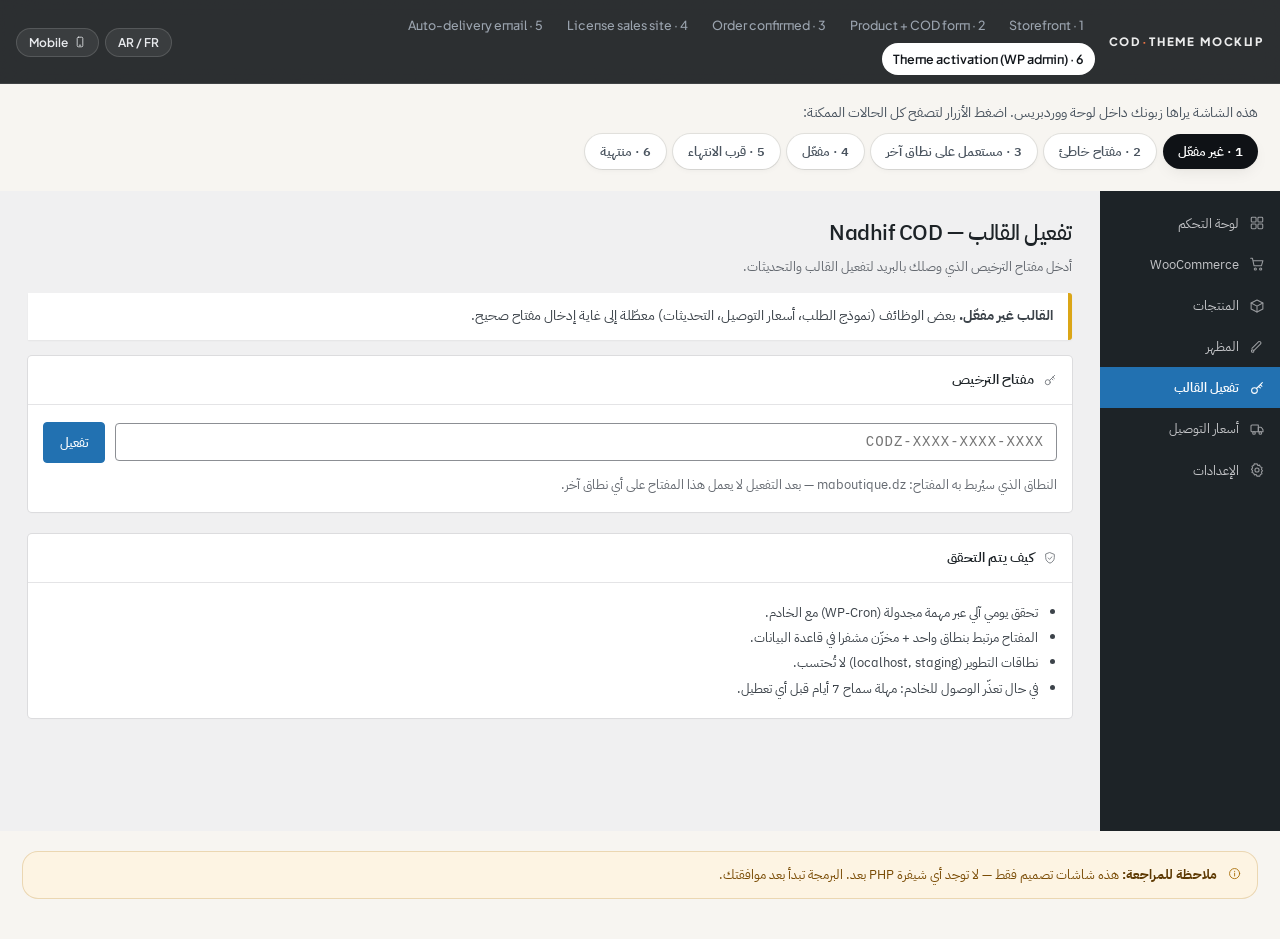
==== commit 6ed21a60: "v3: theme options screen, conversion widgets, self-hosted fonts, CLS 0.94 -> 0.025" ====
--- a/admin-license.html
+++ b/admin-license.html
@@ -4,10 +4,16 @@
 <meta charset="utf-8">
 <meta name="viewport" content="width=device-width, initial-scale=1">
 <title>6 · Theme activation (WP admin) — COD Reseller Theme</title>
+<link rel="preload" as="font" type="font/woff2" href="assets/fonts/plus-jakarta-sans-400-normal-latin.woff2" crossorigin>
+<link rel="preload" as="font" type="font/woff2" href="assets/fonts/plus-jakarta-sans-600-normal-latin.woff2" crossorigin>
+<link rel="preload" as="font" type="font/woff2" href="assets/fonts/plus-jakarta-sans-800-normal-latin.woff2" crossorigin>
+<link rel="preload" as="font" type="font/woff2" href="assets/fonts/ibm-plex-sans-arabic-400-normal-arabic.woff2" crossorigin>
+<link rel="preload" as="font" type="font/woff2" href="assets/fonts/ibm-plex-sans-arabic-700-normal-arabic.woff2" crossorigin>
+<link rel="stylesheet" href="assets/fonts.css">
 <link rel="stylesheet" href="assets/app.css">
 </head>
 <body>
-<div id="mockbar"></div>
+<div id="mockbar" class="mockbar"><div class="mockbar-in"><div class="brand">COD<span>·</span>Theme mockup</div><div class="mocknav"><a href="index.html">1 · Storefront</a><a href="product.html">2 · Product + COD form</a><a href="thankyou.html">3 · Order confirmed</a><a href="sales-site.html">4 · License sales site</a><a href="email-delivery.html">5 · Auto-delivery email</a><a href="admin-license.html" class="on">6 · Theme activation (WP admin)</a><a href="admin-options.html">7 · Theme options (WP admin)</a></div><div class="mocktools"><button class="chip" id="tLang">AR / FR</button><button class="chip" id="tDev"><svg class="i "><use href="#i-phoneDev"></use></svg> Mobile</button></div></div></div>
 
 <div class="frame">
 
--- a/assets/app.css
+++ b/assets/app.css
@@ -1,456 +1,752 @@
 /* =========================================================
-   COD Reseller Theme — Design Mockup Stylesheet
-   Direction: warm editorial commerce. Ink + sand + hot orange.
-   Everything here is hand-written CSS (no framework) so it can
-   drop straight into the WordPress theme later.
-   ========================================================= */
-
-@import url('https://fonts.googleapis.com/css2?family=Bricolage+Grotesque:opsz,wght@12..96,400;12..96,600;12..96,800&family=Instrument+Sans:ital,wght@0,400;0,500;0,600;1,400&family=IBM+Plex+Sans+Arabic:wght@400;500;600;700&display=swap');
+   COD Reseller Theme — design system
+   Hand-written CSS, no framework, so it drops straight into
+   the WordPress theme later.
+
+   Direction: quiet warm paper, one confident accent, depth
+   carried by light instead of by borders.
+   ========================================================= */
+
+@import url('https://fonts.googleapis.com/css2?family=Plus+Jakarta+Sans:ital,wght@0,400;0,500;0,600;0,700;0,800;1,400;1,500&family=Instrument+Serif:ital@0;1&family=IBM+Plex+Sans+Arabic:wght@400;500;600;700&display=swap');
 
 :root{
-  --ink:#101418;
-  --ink-soft:#3C4652;
-  --ink-mute:#6C7887;
-  --paper:#ffffff;
-  --sand:#F5F2EC;
-  --sand-deep:#EBE5DA;
-  --accent:#FF4D18;
-  --accent-ink:#C22F00;
-  --green:#0E7C66;
-  --green-soft:#E4F3EE;
-  --amber:#B8730A;
-  --amber-soft:#FDF2DE;
-  --red:#C0392B;
-  --red-soft:#FBEAE7;
-  --line:rgba(16,20,24,.12);
-  --line-soft:rgba(16,20,24,.07);
-  --shadow-sm:0 1px 2px rgba(16,20,24,.06), 0 2px 8px rgba(16,20,24,.05);
-  --shadow-md:0 4px 12px rgba(16,20,24,.07), 0 18px 40px -18px rgba(16,20,24,.28);
-  --shadow-lg:0 10px 30px rgba(16,20,24,.10), 0 40px 80px -40px rgba(16,20,24,.45);
-  --r-sm:8px; --r-md:14px; --r-lg:22px; --r-xl:32px;
-  --display:'Bricolage Grotesque','Instrument Sans',system-ui,sans-serif;
-  --body:'Instrument Sans',system-ui,-apple-system,sans-serif;
-  --arabic:'IBM Plex Sans Arabic','Instrument Sans',system-ui,sans-serif;
-  --maxw:1180px;
-}
-
-html[dir="rtl"]{ --display:var(--arabic); --body:var(--arabic); }
+  /* ink ------------------------------------------------- */
+  --ink:#14181D;
+  --ink-soft:#4A545F;
+  --ink-mute:#7A8593;
+  --ink-faint:#A6AEB8;
+
+  /* surfaces -------------------------------------------- */
+  --paper:#FFFFFF;
+  --paper-2:#FCFBF9;
+  --sand:#F7F5F1;
+  --sand-deep:#EFEBE4;
+  --night:#0F1216;
+
+  /* accent ---------------------------------------------- */
+  --accent:#F2481D;
+  --accent-2:#FF7A45;
+  --accent-ink:#C4310C;
+  --accent-wash:#FFF3EE;
+  --accent-ring:rgba(242,72,29,.16);
+
+  --green:#0F7A63;
+  --green-wash:#E7F4F0;
+  --amber:#A96E07;
+  --amber-wash:#FDF4E3;
+  --red:#C3382A;
+  --red-wash:#FBEDEB;
+
+  /* hairlines — deliberately faint. Depth comes from light. */
+  --line:rgba(20,24,29,.10);
+  --line-soft:rgba(20,24,29,.06);
+  --hair:0 0 0 1px rgba(20,24,29,.055);
+  --hair-strong:0 0 0 1px rgba(20,24,29,.09);
+
+  /* elevation — layered, warm-tinted, never a single hard drop */
+  --e1:0 1px 1px rgba(24,20,16,.03), 0 2px 6px -1px rgba(24,20,16,.05);
+  --e2:0 1px 2px rgba(24,20,16,.03), 0 6px 16px -4px rgba(24,20,16,.08);
+  --e3:0 2px 4px -1px rgba(24,20,16,.04), 0 14px 34px -10px rgba(24,20,16,.12);
+  --e4:0 4px 8px -3px rgba(24,20,16,.05), 0 28px 60px -20px rgba(24,20,16,.20);
+  --e5:0 8px 16px -6px rgba(24,20,16,.06), 0 44px 90px -32px rgba(24,20,16,.30);
+  --glow:0 8px 20px -8px rgba(242,72,29,.55);
+  --glow-lg:0 14px 32px -10px rgba(242,72,29,.55);
+
+  /* radii ----------------------------------------------- */
+  --r-xs:8px; --r-sm:12px; --r-md:16px; --r-lg:22px; --r-xl:30px; --r-2xl:40px; --r-pill:999px;
+
+  /* motion ---------------------------------------------- */
+  --ease:cubic-bezier(.22,1,.36,1);
+  --ease-soft:cubic-bezier(.4,0,.2,1);
+  --spring:cubic-bezier(.2,.9,.28,1.25);
+
+  --display:'Plus Jakarta Sans',system-ui,sans-serif;
+  --body:'Plus Jakarta Sans',system-ui,-apple-system,sans-serif;
+  --serif:'Instrument Serif',Georgia,serif;
+  --arabic:'IBM Plex Sans Arabic','Plus Jakarta Sans',system-ui,sans-serif;
+  --mono:ui-monospace,'SFMono-Regular',Menlo,monospace;
+  --maxw:1200px;
+}
+
+html[dir="rtl"]{ --display:var(--arabic); --body:var(--arabic); --serif:var(--arabic); }
 
 *,*::before,*::after{ box-sizing:border-box; }
 html{ -webkit-text-size-adjust:100%; scroll-behavior:smooth; }
 body{
   margin:0; background:var(--sand); color:var(--ink);
-  font-family:var(--body); font-size:16px; line-height:1.55;
-  -webkit-font-smoothing:antialiased;
+  font-family:var(--body); font-size:16px; line-height:1.6;
+  font-feature-settings:'ss01' 1,'cv05' 1;
+  -webkit-font-smoothing:antialiased; -moz-osx-font-smoothing:grayscale;
 }
 img{ max-width:100%; display:block; }
 a{ color:inherit; }
-button{ font-family:inherit; }
-
-/* grain / atmosphere ------------------------------------- */
+button{ font-family:inherit; color:inherit; }
+::selection{ background:var(--accent); color:#fff; }
+
+/* the faintest paper tooth — enough to kill flat digital grey */
 body::before{
-  content:''; position:fixed; inset:0; z-index:0; pointer-events:none; opacity:.35;
-  background-image:url("data:image/svg+xml,%3Csvg xmlns='http://www.w3.org/2000/svg' width='140' height='140'%3E%3Cfilter id='n'%3E%3CfeTurbulence type='fractalNoise' baseFrequency='.85' numOctaves='3'/%3E%3C/filter%3E%3Crect width='140' height='140' filter='url(%23n)' opacity='.32'/%3E%3C/svg%3E");
-}
-
-/* =========================================================
-   Mockup chrome (review toolbar) — NOT part of the theme
+  content:''; position:fixed; inset:0; z-index:0; pointer-events:none; opacity:.20;
+  background-image:url("data:image/svg+xml,%3Csvg xmlns='http://www.w3.org/2000/svg' width='180' height='180'%3E%3Cfilter id='n'%3E%3CfeTurbulence type='fractalNoise' baseFrequency='.9' numOctaves='4' stitchTiles='stitch'/%3E%3C/filter%3E%3Crect width='180' height='180' filter='url(%23n)' opacity='.28'/%3E%3C/svg%3E");
+}
+
+/* =========================================================
+   Icon system — real SVG, stroked, optically sized
+   ========================================================= */
+.i{
+  width:1em; height:1em; display:inline-block; flex:0 0 auto;
+  stroke:currentColor; fill:none; stroke-width:1.6;
+  stroke-linecap:round; stroke-linejoin:round; vertical-align:-.14em;
+}
+.i-sm{ width:.9em; height:.9em; }
+.i-lg{ font-size:1.35em; }
+.i-fill{ fill:currentColor; stroke:none; }
+
+/* =========================================================
+   Review chrome — NOT part of the theme
    ========================================================= */
 .mockbar{
-  position:sticky; top:0; z-index:120; background:#0B0E12; color:#E8EAED;
-  border-bottom:1px solid rgba(255,255,255,.10);
-  font-family:'Instrument Sans',system-ui,sans-serif;
+  position:sticky; top:0; z-index:200; color:#E9EBEE;
+  background:rgba(11,14,18,.86); backdrop-filter:saturate(150%) blur(14px);
+  box-shadow:inset 0 -1px 0 rgba(255,255,255,.09);
+  font-family:'Plus Jakarta Sans',system-ui,sans-serif;
 }
 .mockbar-in{
-  max-width:1400px; margin:0 auto; padding:9px 16px;
+  max-width:1440px; margin:0 auto; padding:9px 16px;
   display:flex; align-items:center; gap:14px; flex-wrap:wrap;
 }
 .mockbar .brand{
-  font-family:'Bricolage Grotesque',sans-serif; font-weight:800; font-size:13px;
-  letter-spacing:.14em; text-transform:uppercase; color:#fff; white-space:nowrap;
-}
-.mockbar .brand span{ color:var(--accent); }
+  font-weight:800; font-size:11.5px; letter-spacing:.16em;
+  text-transform:uppercase; color:#fff; white-space:nowrap; opacity:.9;
+}
+.mockbar .brand span{ color:var(--accent-2); }
 .mocknav{ display:flex; gap:2px; flex-wrap:wrap; flex:1; }
 .mocknav a{
-  text-decoration:none; font-size:12.5px; font-weight:500; color:#A6AEB8;
-  padding:6px 10px; border-radius:99px; white-space:nowrap;
-}
-.mocknav a:hover{ color:#fff; background:rgba(255,255,255,.08); }
-.mocknav a.on{ color:#0B0E12; background:#fff; font-weight:600; }
+  text-decoration:none; font-size:12.5px; font-weight:500; color:#9BA4AF;
+  padding:6px 11px; border-radius:var(--r-pill); white-space:nowrap;
+  transition:background .2s var(--ease), color .2s var(--ease);
+}
+.mocknav a:hover{ color:#fff; background:rgba(255,255,255,.09); }
+.mocknav a.on{ color:#12161B; background:#fff; font-weight:600; }
 .mocktools{ display:flex; gap:6px; align-items:center; }
 .chip{
-  background:rgba(255,255,255,.08); border:1px solid rgba(255,255,255,.14);
-  color:#E8EAED; font-size:12px; font-weight:600; padding:6px 11px;
-  border-radius:99px; cursor:pointer; transition:.15s;
-}
-.chip:hover{ background:rgba(255,255,255,.18); }
-.chip.on{ background:var(--accent); border-color:var(--accent); color:#fff; }
+  background:rgba(255,255,255,.07); box-shadow:inset 0 0 0 1px rgba(255,255,255,.14);
+  border:0; color:#E9EBEE; font-size:12px; font-weight:600; padding:7px 13px;
+  border-radius:var(--r-pill); cursor:pointer;
+  display:inline-flex; align-items:center; gap:6px;
+  transition:background .2s var(--ease), transform .2s var(--spring), box-shadow .2s var(--ease);
+}
+.chip:hover{ background:rgba(255,255,255,.16); }
+.chip:active{ transform:scale(.96); }
+.chip.on{ background:var(--accent); box-shadow:inset 0 0 0 1px var(--accent), var(--glow); color:#fff; }
 
 /* device frame ------------------------------------------- */
-.frame{ position:relative; z-index:1; transition:max-width .3s ease; }
+.frame{ position:relative; z-index:1; transition:max-width .45s var(--ease); }
 html.mobile .frame{
-  max-width:412px; margin:26px auto 60px; background:var(--sand);
-  border:10px solid #0B0E12; border-radius:38px; overflow:hidden;
-  box-shadow:var(--shadow-lg);
-}
-html.mobile body{ background:#20242A; }
-
-/* =========================================================
-   Storefront
-   ========================================================= */
-.wrap{ max-width:var(--maxw); margin:0 auto; padding:0 22px; }
-
+  max-width:412px; margin:30px auto 64px; background:var(--sand);
+  border-radius:44px; overflow:hidden; isolation:isolate;
+  box-shadow:0 0 0 10px #14181D, 0 0 0 11px rgba(255,255,255,.10), var(--e5);
+}
+html.mobile body{ background:#1B1F25; }
+html.mobile .frame::before{
+  content:''; position:absolute; top:9px; left:50%; transform:translateX(-50%);
+  width:92px; height:20px; border-radius:var(--r-pill); background:#14181D; z-index:150;
+}
+html.mobile .frame > *:first-child{ padding-top:36px; }
+
+/* =========================================================
+   Layout
+   ========================================================= */
+.wrap{ max-width:var(--maxw); margin:0 auto; padding:0 24px; }
+html.mobile .wrap{ padding:0 18px; }
+
+/* scroll reveal ------------------------------------------ */
+[data-rise]{ opacity:0; transform:translateY(14px); }
+[data-rise].in{
+  opacity:1; transform:none;
+  transition:opacity .7s var(--ease), transform .7s var(--ease);
+}
+@media (prefers-reduced-motion:reduce){
+  [data-rise]{ opacity:1 !important; transform:none !important; }
+  *{ animation-duration:.001s !important; transition-duration:.001s !important; }
+}
+
+/* =========================================================
+   Storefront header
+   ========================================================= */
 .topstrip{
-  background:var(--ink); color:#F1EDE6; font-size:12.5px; letter-spacing:.02em;
-  padding:9px 0; text-align:center; position:relative; overflow:hidden;
-}
-.topstrip b{ color:var(--accent); font-weight:600; }
+  background:var(--night); color:#DDD8D0; font-size:12.5px; letter-spacing:.005em;
+  padding:10px 0; text-align:center; position:relative; overflow:hidden;
+  display:flex; align-items:center; justify-content:center; gap:9px; flex-wrap:wrap;
+}
+.topstrip .i{ opacity:.75; }
+.topstrip b{ color:var(--accent-2); font-weight:600; }
+.topstrip .sep{ opacity:.28; }
+html.mobile .topstrip{ font-size:11.6px; padding:9px 14px; }
 
 header.site{
-  background:var(--paper); border-bottom:1px solid var(--line-soft);
-  position:relative; z-index:40;
-}
-.site-in{ display:flex; align-items:center; gap:20px; padding:16px 0; }
+  background:rgba(255,255,255,.82); backdrop-filter:saturate(160%) blur(16px);
+  box-shadow:0 1px 0 rgba(20,24,29,.05);
+  position:sticky; top:0; z-index:90;
+}
+html.mobile header.site{ position:relative; }
+.site-in{ display:flex; align-items:center; gap:20px; padding:15px 0; }
 .logo{
-  font-family:var(--display); font-weight:800; font-size:24px; letter-spacing:-.03em;
-  text-decoration:none; display:flex; align-items:center; gap:9px;
-}
-.logo .dot{ width:11px; height:11px; border-radius:50%; background:var(--accent); }
-nav.main{ display:flex; gap:22px; margin-inline-start:auto; }
-nav.main a{ text-decoration:none; font-size:14.5px; font-weight:500; color:var(--ink-soft); }
-nav.main a:hover{ color:var(--accent); }
+  font-family:var(--display); font-weight:800; font-size:23px; letter-spacing:-.045em;
+  text-decoration:none; display:inline-flex; align-items:center; gap:9px;
+}
+.logo .dot{
+  width:10px; height:10px; border-radius:50%;
+  background:linear-gradient(150deg,var(--accent-2),var(--accent));
+  box-shadow:0 2px 7px -1px rgba(242,72,29,.7);
+}
+nav.main{ display:flex; gap:4px; margin-inline-start:auto; }
+nav.main a{
+  text-decoration:none; font-size:14.5px; font-weight:500; color:var(--ink-soft);
+  padding:8px 13px; border-radius:var(--r-pill); position:relative;
+  transition:color .22s var(--ease), background .22s var(--ease);
+}
+nav.main a:hover{ color:var(--ink); background:rgba(20,24,29,.045); }
 .icon-btn{
-  width:40px; height:40px; border-radius:50%; border:1px solid var(--line);
-  background:var(--paper); display:grid; place-items:center; cursor:pointer; font-size:16px;
-}
+  width:41px; height:41px; border-radius:50%; border:0; background:var(--paper);
+  box-shadow:var(--hair), var(--e1); display:grid; place-items:center; cursor:pointer;
+  font-size:16px; color:var(--ink-soft);
+  transition:transform .25s var(--spring), box-shadow .25s var(--ease), color .2s var(--ease);
+}
+.icon-btn:hover{ transform:translateY(-2px); box-shadow:var(--hair), var(--e2); color:var(--ink); }
+.icon-btn:active{ transform:translateY(0) scale(.94); }
 html.mobile nav.main{ display:none; }
 
-/* hero ---------------------------------------------------- */
-.hero{ padding:56px 0 44px; position:relative; overflow:hidden; }
+/* =========================================================
+   Hero
+   ========================================================= */
+.hero{ padding:72px 0 60px; position:relative; overflow:hidden; }
+html.mobile .hero{ padding:34px 0 30px; }
 .hero::after{
-  content:''; position:absolute; inset-inline-end:-160px; top:-120px;
-  width:520px; height:520px; border-radius:50%;
-  background:radial-gradient(circle at 30% 30%, rgba(255,77,24,.16), transparent 62%);
-  pointer-events:none;
-}
-.hero-grid{ display:grid; grid-template-columns:1.05fr .95fr; gap:44px; align-items:center; }
+  content:''; position:absolute; inset-inline-end:-180px; top:-160px;
+  width:620px; height:620px; border-radius:50%;
+  background:radial-gradient(circle at 32% 32%, rgba(242,72,29,.14), rgba(242,72,29,.04) 45%, transparent 66%);
+  pointer-events:none; z-index:0;
+}
+.hero > .wrap{ position:relative; z-index:1; }
+.hero-grid{ display:grid; grid-template-columns:1.02fr .98fr; gap:56px; align-items:center; }
+
 .eyebrow{
-  display:inline-flex; align-items:center; gap:8px; background:var(--paper);
-  border:1px solid var(--line); border-radius:99px; padding:6px 14px;
-  font-size:12.5px; font-weight:600; letter-spacing:.04em; text-transform:uppercase;
-  color:var(--ink-soft); box-shadow:var(--shadow-sm);
-}
+  display:inline-flex; align-items:center; gap:9px; background:var(--paper);
+  border-radius:var(--r-pill); padding:7px 15px 7px 12px;
+  font-size:12px; font-weight:600; letter-spacing:.07em; text-transform:uppercase;
+  color:var(--ink-soft); box-shadow:var(--hair), var(--e1);
+}
+html[dir="rtl"] .eyebrow{ padding:7px 12px 7px 15px; letter-spacing:0; }
 .eyebrow .pulse{
-  width:7px; height:7px; border-radius:50%; background:var(--green);
-  box-shadow:0 0 0 0 rgba(14,124,102,.6); animation:pulse 2.2s infinite;
-}
-@keyframes pulse{ 70%{ box-shadow:0 0 0 9px rgba(14,124,102,0);} 100%{ box-shadow:0 0 0 0 rgba(14,124,102,0);} }
+  width:7px; height:7px; border-radius:50%; background:var(--green); flex:0 0 auto;
+  box-shadow:0 0 0 0 rgba(15,122,99,.55); animation:pulse 2.4s infinite;
+}
+@keyframes pulse{ 70%{ box-shadow:0 0 0 8px rgba(15,122,99,0);} 100%{ box-shadow:0 0 0 0 rgba(15,122,99,0);} }
+
 h1.big{
-  font-family:var(--display); font-weight:800; letter-spacing:-.035em;
-  font-size:clamp(38px,5.4vw,64px); line-height:1.02; margin:18px 0 16px;
-}
-h1.big em{ font-style:normal; color:var(--accent); }
-.lede{ font-size:17.5px; color:var(--ink-soft); max-width:46ch; margin:0 0 26px; }
+  font-family:var(--display); font-weight:800; letter-spacing:-.045em;
+  font-size:clamp(40px,5.6vw,68px); line-height:1.0; margin:20px 0 18px;
+  text-wrap:balance;
+}
+h1.big em{
+  font-style:italic; font-family:var(--serif); font-weight:400;
+  color:var(--accent); letter-spacing:-.02em; padding-inline-end:.04em;
+}
+html[dir="rtl"] h1.big em{ font-style:normal; font-weight:700; }
+.lede{ font-size:17.5px; color:var(--ink-soft); max-width:44ch; margin:0 0 30px; line-height:1.65; }
 .hero-cta{ display:flex; gap:12px; flex-wrap:wrap; align-items:center; }
-.trust-row{ display:flex; gap:20px; margin-top:30px; flex-wrap:wrap; }
-.trust{ display:flex; gap:10px; align-items:center; font-size:13.5px; color:var(--ink-soft); }
+
+.trust-row{ display:flex; gap:26px; margin-top:34px; flex-wrap:wrap; }
+.trust{ display:flex; gap:11px; align-items:center; font-size:13.5px; color:var(--ink-soft); font-weight:500; }
 .trust .ic{
-  width:34px; height:34px; border-radius:10px; background:var(--paper);
-  border:1px solid var(--line); display:grid; place-items:center; font-size:15px;
-  box-shadow:var(--shadow-sm);
-}
+  width:36px; height:36px; border-radius:12px; background:var(--paper);
+  box-shadow:var(--hair), var(--e1); display:grid; place-items:center;
+  font-size:16px; color:var(--accent); flex:0 0 auto;
+}
+
 .hero-art{ position:relative; }
 .hero-card{
-  background:var(--paper); border-radius:var(--r-xl); overflow:hidden;
-  box-shadow:var(--shadow-lg); border:1px solid var(--line-soft);
-}
-.hero-card .ph{ aspect-ratio:4/3.4; background:linear-gradient(150deg,#E9E2D6,#D8CFC0); position:relative; }
+  background:var(--paper); border-radius:var(--r-2xl); overflow:hidden;
+  box-shadow:var(--hair), var(--e4); transform:rotate(-.9deg);
+  transition:transform .6s var(--ease);
+}
+.hero-art:hover .hero-card{ transform:rotate(0deg); }
+.hero-card .ph{ aspect-ratio:4/3.5; }
 .hero-float{
-  position:absolute; inset-inline-start:-26px; bottom:34px; background:var(--paper);
-  border-radius:var(--r-md); padding:12px 16px; box-shadow:var(--shadow-md);
-  border:1px solid var(--line-soft); display:flex; gap:11px; align-items:center;
-}
-.hero-float .n{ font-family:var(--display); font-weight:800; font-size:20px; letter-spacing:-.02em; }
-
-/* buttons ------------------------------------------------- */
+  position:absolute; inset-inline-start:-24px; bottom:38px; background:var(--paper);
+  border-radius:var(--r-md); padding:13px 17px; box-shadow:var(--hair), var(--e3);
+  display:flex; gap:12px; align-items:center;
+}
+.hero-float .starrow{ color:var(--accent); }
+.hero-float .n{ font-family:var(--display); font-weight:800; font-size:19px; letter-spacing:-.03em; line-height:1.1; }
+
+/* placeholder imagery — a designed swatch, not an emoji ---- */
+.ph{
+  position:relative; overflow:hidden;
+  background:
+    linear-gradient(135deg, rgba(255,255,255,.55), rgba(255,255,255,0) 42%),
+    linear-gradient(158deg, #EFE9DE 0%, #E4DCCE 52%, #D9CFBE 100%);
+}
+.ph::before{
+  content:''; position:absolute; inset:0; opacity:.5;
+  background-image:
+    repeating-linear-gradient(135deg, rgba(20,24,29,.045) 0 1px, transparent 1px 13px);
+}
+.ph::after{
+  content:''; position:absolute; inset:0; margin:auto; width:34%; max-width:88px; aspect-ratio:1;
+  opacity:.20;
+  background:no-repeat center/contain url("data:image/svg+xml,%3Csvg xmlns='http://www.w3.org/2000/svg' viewBox='0 0 24 24' fill='none' stroke='%2314181D' stroke-width='1.1' stroke-linecap='round' stroke-linejoin='round'%3E%3Crect x='2.5' y='4' width='19' height='16' rx='2.6'/%3E%3Ccircle cx='8.4' cy='9.6' r='1.7'/%3E%3Cpath d='M3 17.2l4.8-4.6a2 2 0 0 1 2.8 0l3.2 3.1M13.4 15.7l2.3-2.2a2 2 0 0 1 2.8 0L21 16'/%3E%3C/svg%3E");
+}
+
+/* =========================================================
+   Buttons
+   ========================================================= */
 .btn{
   display:inline-flex; align-items:center; justify-content:center; gap:9px;
-  border:none; cursor:pointer; text-decoration:none; font-weight:600;
-  font-size:15.5px; padding:15px 26px; border-radius:99px; transition:.18s ease;
-  font-family:var(--body);
-}
+  border:0; cursor:pointer; text-decoration:none; font-weight:600;
+  font-size:15px; padding:14px 24px; border-radius:var(--r-pill);
+  font-family:var(--body); letter-spacing:-.005em; position:relative; overflow:hidden;
+  transition:transform .28s var(--spring), box-shadow .28s var(--ease),
+             background .22s var(--ease), color .22s var(--ease);
+  -webkit-tap-highlight-color:transparent;
+}
+.btn:active{ transform:translateY(0) scale(.975); }
+.btn .i{ transition:transform .32s var(--ease); }
+.btn:hover .i.arr{ transform:translateX(3px); }
+html[dir="rtl"] .btn:hover .i.arr{ transform:translateX(-3px); }
+html[dir="rtl"] .btn .i.arr{ transform:scaleX(-1); }
+html[dir="rtl"] .btn:hover .i.arr{ transform:scaleX(-1) translateX(3px); }
+
+/* sheen sweep — the small human detail buyers feel but don't name */
+.btn::after{
+  content:''; position:absolute; top:0; bottom:0; width:45%;
+  left:-60%; transform:skewX(-18deg); pointer-events:none;
+  background:linear-gradient(90deg, transparent, rgba(255,255,255,.30), transparent);
+  transition:left .65s var(--ease);
+}
+.btn:hover::after{ left:130%; }
+
 .btn-primary{
-  background:var(--accent); color:#fff;
-  box-shadow:0 6px 18px -6px rgba(255,77,24,.7);
-}
-.btn-primary:hover{ background:var(--accent-ink); transform:translateY(-1px); }
-.btn-dark{ background:var(--ink); color:#fff; }
-.btn-dark:hover{ background:#000; }
-.btn-ghost{ background:transparent; color:var(--ink); border:1.5px solid var(--line); }
-.btn-ghost:hover{ border-color:var(--ink); }
+  background:linear-gradient(178deg,var(--accent-2) -18%,var(--accent) 52%,var(--accent-ink) 190%);
+  color:#fff;
+  box-shadow:var(--glow), inset 0 1px 0 rgba(255,255,255,.28), inset 0 -1px 0 rgba(0,0,0,.10);
+}
+.btn-primary:hover{ transform:translateY(-2px); box-shadow:var(--glow-lg), inset 0 1px 0 rgba(255,255,255,.28); }
+.btn-dark{
+  background:var(--night); color:#fff;
+  box-shadow:0 8px 20px -10px rgba(15,18,22,.8), inset 0 1px 0 rgba(255,255,255,.12);
+}
+.btn-dark:hover{ transform:translateY(-2px); box-shadow:0 14px 28px -12px rgba(15,18,22,.85), inset 0 1px 0 rgba(255,255,255,.12); }
+.btn-ghost{
+  background:var(--paper); color:var(--ink);
+  box-shadow:var(--hair-strong), var(--e1);
+}
+.btn-ghost:hover{ transform:translateY(-2px); box-shadow:0 0 0 1px rgba(20,24,29,.16), var(--e2); }
+.btn-ghost::after{ background:linear-gradient(90deg, transparent, rgba(20,24,29,.05), transparent); }
 .btn-block{ width:100%; }
-.btn-xl{ font-size:18px; padding:19px 28px; font-weight:700; }
-
-/* section --------------------------------------------------*/
-.sec{ padding:56px 0; position:relative; }
-.sec-head{ display:flex; align-items:flex-end; gap:20px; margin-bottom:28px; flex-wrap:wrap; }
+.btn-xl{ font-size:16.5px; padding:18px 28px; font-weight:700; }
+.btn:disabled{ opacity:.62; cursor:default; transform:none; }
+.btn:disabled::after{ display:none; }
+
+/* =========================================================
+   Sections
+   ========================================================= */
+.sec{ padding:76px 0; position:relative; }
+html.mobile .sec{ padding:44px 0; }
+.sec-head{ display:flex; align-items:flex-end; gap:22px; margin-bottom:32px; flex-wrap:wrap; }
 h2.sec-title{
-  font-family:var(--display); font-weight:800; letter-spacing:-.03em;
-  font-size:clamp(26px,3.2vw,36px); margin:0; line-height:1.1;
-}
-.sec-sub{ color:var(--ink-mute); font-size:15px; margin:6px 0 0; }
+  font-family:var(--display); font-weight:800; letter-spacing:-.04em;
+  font-size:clamp(27px,3.4vw,38px); margin:0; line-height:1.08; text-wrap:balance;
+}
+.sec-sub{ color:var(--ink-mute); font-size:15px; margin:8px 0 0; }
 .sec-head .btn{ margin-inline-start:auto; }
 
 /* product grid ------------------------------------------- */
-.pgrid{ display:grid; grid-template-columns:repeat(4,1fr); gap:20px; }
-html.mobile .pgrid{ grid-template-columns:repeat(2,1fr); gap:12px; }
+.pgrid{ display:grid; grid-template-columns:repeat(4,1fr); gap:22px; }
+html.mobile .pgrid{ grid-template-columns:repeat(2,1fr); gap:13px; }
 .pcard{
   background:var(--paper); border-radius:var(--r-lg); overflow:hidden;
-  border:1px solid var(--line-soft); text-decoration:none; display:block;
-  transition:.2s ease; box-shadow:var(--shadow-sm);
-}
-.pcard:hover{ transform:translateY(-4px); box-shadow:var(--shadow-md); }
-.pcard .ph{ aspect-ratio:1/1; background:linear-gradient(150deg,#EDE7DB,#DDD4C4); position:relative; }
+  text-decoration:none; display:block; box-shadow:var(--hair), var(--e1);
+  transition:transform .38s var(--ease), box-shadow .38s var(--ease);
+}
+.pcard:hover{ transform:translateY(-6px); box-shadow:var(--hair), var(--e3); }
+.pcard .ph{ aspect-ratio:1/1; transition:transform .8s var(--ease); }
+.pcard:hover .ph{ transform:scale(1.045); }
+.pcard .phwrap{ overflow:hidden; position:relative; }
 .pcard .badge{
-  position:absolute; top:11px; inset-inline-start:11px; background:var(--accent); color:#fff;
-  font-size:11.5px; font-weight:700; padding:5px 10px; border-radius:99px; letter-spacing:.03em;
-}
-.pcard .body{ padding:14px 15px 17px; }
-.pcard h3{ font-size:15.5px; font-weight:600; margin:0 0 4px; line-height:1.3; }
-.pcard .cat{ font-size:12px; color:var(--ink-mute); margin:0 0 9px; }
-.price{ font-family:var(--display); font-weight:800; font-size:19px; letter-spacing:-.02em; }
+  position:absolute; top:12px; inset-inline-start:12px; z-index:2;
+  background:var(--night); color:#fff;
+  font-size:11px; font-weight:700; padding:6px 11px; border-radius:var(--r-pill);
+  letter-spacing:.05em; text-transform:uppercase;
+  box-shadow:0 4px 10px -3px rgba(15,18,22,.5);
+}
+.pcard .badge.hot{ background:linear-gradient(160deg,var(--accent-2),var(--accent)); }
+.pcard .body{ padding:15px 16px 18px; }
+.pcard h3{ font-size:15.5px; font-weight:600; margin:2px 0 6px; line-height:1.32; letter-spacing:-.01em; }
+.pcard .cat{ font-size:11.5px; color:var(--ink-mute); margin:0; letter-spacing:.06em; text-transform:uppercase; font-weight:600; }
+.price{ font-family:var(--display); font-weight:800; font-size:18px; letter-spacing:-.03em; margin-top:8px; }
 .price .old{
-  font-size:13.5px; color:var(--ink-mute); text-decoration:line-through;
-  font-weight:400; margin-inline-start:7px; font-family:var(--body);
-}
-.stars{ color:var(--amber); font-size:12.5px; letter-spacing:.06em; }
+  font-size:13px; color:var(--ink-faint); text-decoration:line-through;
+  font-weight:500; margin-inline-start:8px; letter-spacing:0;
+}
+
+/* star rating — SVG, not text glyphs ---------------------- */
+.stars{ display:inline-flex; gap:1.5px; color:var(--accent); line-height:1; }
+.stars .i{ width:13px; height:13px; }
+.stars .i.off{ color:var(--ink-faint); opacity:.42; }
 
 /* value strip -------------------------------------------- */
-.vstrip{ background:var(--ink); color:#EDE9E2; padding:34px 0; }
-.vgrid{ display:grid; grid-template-columns:repeat(4,1fr); gap:18px; }
-html.mobile .vgrid{ grid-template-columns:repeat(2,1fr); }
-.vitem{ display:flex; gap:13px; align-items:flex-start; }
+.vstrip{
+  background:var(--night); color:#E4E1DC; padding:44px 0; position:relative; overflow:hidden;
+}
+.vstrip::before{
+  content:''; position:absolute; inset:0;
+  background:radial-gradient(760px 300px at 15% 0%, rgba(242,72,29,.14), transparent 62%);
+}
+.vstrip .wrap{ position:relative; }
+.vgrid{ display:grid; grid-template-columns:repeat(4,1fr); gap:22px; }
+html.mobile .vgrid{ grid-template-columns:repeat(2,1fr); gap:18px; }
+.vitem{ display:flex; gap:14px; align-items:flex-start; }
 .vitem .ic{
-  width:40px; height:40px; border-radius:12px; background:rgba(255,255,255,.08);
-  display:grid; place-items:center; font-size:18px; flex:0 0 auto;
-}
-.vitem h4{ margin:0 0 3px; font-size:14.5px; font-weight:600; }
-.vitem p{ margin:0; font-size:12.8px; color:#A9B0B9; line-height:1.45; }
-
-footer.site{ background:var(--sand-deep); padding:44px 0 30px; border-top:1px solid var(--line-soft); }
-.fgrid{ display:grid; grid-template-columns:1.4fr 1fr 1fr 1fr; gap:26px; }
-html.mobile .fgrid{ grid-template-columns:1fr 1fr; }
-footer h5{ font-size:13px; text-transform:uppercase; letter-spacing:.1em; margin:0 0 12px; color:var(--ink-soft); }
-footer a{ display:block; text-decoration:none; color:var(--ink-soft); font-size:14px; padding:3px 0; }
+  width:40px; height:40px; border-radius:13px; background:rgba(255,255,255,.07);
+  box-shadow:inset 0 0 0 1px rgba(255,255,255,.10);
+  display:grid; place-items:center; font-size:18px; flex:0 0 auto; color:var(--accent-2);
+}
+.vitem h4{ margin:2px 0 3px; font-size:14.5px; font-weight:600; letter-spacing:-.01em; }
+.vitem p{ margin:0; font-size:12.8px; color:#9AA2AC; line-height:1.5; }
+
+/* footer -------------------------------------------------- */
+footer.site{ background:var(--sand-deep); padding:56px 0 32px; box-shadow:inset 0 1px 0 rgba(20,24,29,.05); }
+.fgrid{ display:grid; grid-template-columns:1.5fr 1fr 1fr 1fr; gap:30px; }
+html.mobile .fgrid{ grid-template-columns:1fr 1fr; gap:24px; }
+footer h5{ font-size:11.5px; text-transform:uppercase; letter-spacing:.12em; margin:0 0 13px; color:var(--ink-mute); font-weight:700; }
+footer a{
+  display:block; text-decoration:none; color:var(--ink-soft); font-size:14px; padding:4px 0;
+  transition:color .2s var(--ease), transform .25s var(--ease);
+}
 footer a:hover{ color:var(--accent); }
 .fbot{
-  margin-top:30px; padding-top:18px; border-top:1px solid var(--line);
-  font-size:12.8px; color:var(--ink-mute); display:flex; justify-content:space-between; gap:12px; flex-wrap:wrap;
+  margin-top:36px; padding-top:20px; box-shadow:inset 0 1px 0 rgba(20,24,29,.09);
+  font-size:12.6px; color:var(--ink-mute); display:flex; justify-content:space-between; gap:12px; flex-wrap:wrap;
 }
 
 /* =========================================================
    Product page + single-page COD form
    ========================================================= */
-.crumbs{ font-size:13px; color:var(--ink-mute); padding:18px 0 4px; }
-.crumbs a{ text-decoration:none; }
-.pdp{ display:grid; grid-template-columns:1fr 1fr; gap:34px 46px; padding:16px 0 40px; align-items:start; }
+.crumbs{ font-size:12.8px; color:var(--ink-mute); padding:22px 0 6px; }
+.crumbs a{ text-decoration:none; transition:color .2s var(--ease); }
+.crumbs a:hover{ color:var(--accent); }
+.crumbs .sep{ opacity:.45; margin:0 5px; }
+
+.pdp{ display:grid; grid-template-columns:1fr 1fr; gap:38px 54px; padding:14px 0 48px; align-items:start; }
 .pdp > .gallery{ grid-column:1; grid-row:1; }
 .pdp > .buybox { grid-column:2; grid-row:1 / span 2; }
 .pdp > .whycard{ grid-column:1; grid-row:2; }
-html.mobile .pdp{ grid-template-columns:1fr; gap:26px; }
+html.mobile .pdp{ grid-template-columns:1fr; gap:28px; padding-bottom:20px; }
 html.mobile .pdp > *{ grid-column:1 !important; grid-row:auto !important; }
 
 .gallery .main{
-  aspect-ratio:1/1; border-radius:var(--r-lg); background:linear-gradient(150deg,#EDE7DB,#D9D0C0);
-  border:1px solid var(--line-soft); position:relative; overflow:hidden; box-shadow:var(--shadow-sm);
-}
+  aspect-ratio:1/1; border-radius:var(--r-xl); position:relative; overflow:hidden;
+  box-shadow:var(--hair), var(--e2);
+}
+.gallery .main > .ph{ position:absolute; inset:0; }
 .gallery .main .tag{
-  position:absolute; top:14px; inset-inline-start:14px; background:var(--ink); color:#fff;
-  font-size:12px; font-weight:600; padding:6px 12px; border-radius:99px;
-}
-.thumbs{ display:flex; gap:10px; margin-top:12px; }
+  position:absolute; top:16px; inset-inline-start:16px; z-index:2;
+  background:rgba(15,18,22,.86); backdrop-filter:blur(6px); color:#fff;
+  font-size:12px; font-weight:600; padding:8px 14px; border-radius:var(--r-pill);
+  display:inline-flex; align-items:center; gap:7px;
+  box-shadow:0 6px 16px -6px rgba(15,18,22,.6);
+}
+.thumbs{ display:flex; gap:11px; margin-top:13px; }
 .thumbs div{
-  width:70px; height:70px; border-radius:12px; background:linear-gradient(150deg,#EDE7DB,#DDD4C4);
-  border:2px solid transparent; cursor:pointer;
-}
-.thumbs div.on{ border-color:var(--accent); }
+  width:74px; height:74px; border-radius:var(--r-sm); overflow:hidden; cursor:pointer;
+  box-shadow:var(--hair);
+  transition:box-shadow .25s var(--ease), transform .25s var(--spring);
+}
+.thumbs div .ph{ width:100%; height:100%; }
+.thumbs div:hover{ transform:translateY(-2px); }
+.thumbs div.on{ box-shadow:0 0 0 2px var(--accent), 0 0 0 5px var(--accent-ring); }
+html.mobile .thumbs div{ width:60px; height:60px; }
 
 .pdp-title{
-  font-family:var(--display); font-weight:800; letter-spacing:-.03em;
-  font-size:clamp(28px,3.6vw,40px); line-height:1.06; margin:8px 0 10px;
-}
-.rating-row{ display:flex; align-items:center; gap:10px; font-size:13.5px; color:var(--ink-mute); margin-bottom:14px; }
-.pricebox{ display:flex; align-items:baseline; gap:12px; margin:0 0 6px; }
-.pricebox .now{ font-family:var(--display); font-weight:800; font-size:36px; letter-spacing:-.03em; color:var(--accent); }
-.pricebox .was{ font-size:18px; color:var(--ink-mute); text-decoration:line-through; }
+  font-family:var(--display); font-weight:800; letter-spacing:-.042em;
+  font-size:clamp(28px,3.6vw,41px); line-height:1.06; margin:6px 0 12px; text-wrap:balance;
+}
+.rating-row{ display:flex; align-items:center; gap:10px; font-size:13.4px; color:var(--ink-mute); margin-bottom:18px; flex-wrap:wrap; }
+.rating-row .dot{ width:3px; height:3px; border-radius:50%; background:var(--ink-faint); }
+
+.pricebox{ display:flex; align-items:baseline; gap:13px; margin:0 0 8px; flex-wrap:wrap; }
+.pricebox .now{ font-family:var(--display); font-weight:800; font-size:38px; letter-spacing:-.045em; color:var(--ink); }
+.pricebox .was{ font-size:17px; color:var(--ink-faint); text-decoration:line-through; font-weight:500; }
 .pricebox .save{
-  background:var(--green-soft); color:var(--green); font-size:12.5px; font-weight:700;
-  padding:4px 10px; border-radius:99px;
-}
-.stockline{ display:flex; align-items:center; gap:8px; font-size:13.5px; color:var(--green); font-weight:600; margin-bottom:18px; }
-.stockline .d{ width:8px; height:8px; border-radius:50%; background:var(--green); }
-
-.bullets{ list-style:none; padding:0; margin:0 0 22px; display:grid; gap:9px; }
-.bullets li{ display:flex; gap:10px; font-size:14.8px; color:var(--ink-soft); }
-.bullets li::before{ content:'✓'; color:var(--green); font-weight:700; }
-
-/* offers ---------------------------------------------------*/
-.offers{ display:grid; gap:10px; margin-bottom:22px; }
+  background:var(--green-wash); color:var(--green); font-size:12.5px; font-weight:700;
+  padding:5px 11px; border-radius:var(--r-pill);
+}
+.stockline{ display:flex; align-items:center; gap:9px; font-size:13.4px; color:var(--green); font-weight:600; margin-bottom:22px; }
+.stockline .d{
+  width:8px; height:8px; border-radius:50%; background:var(--green);
+  box-shadow:0 0 0 0 rgba(15,122,99,.5); animation:pulse 2.4s infinite;
+}
+
+.bullets{ list-style:none; padding:0; margin:0; display:grid; gap:11px; }
+.bullets li{ display:flex; gap:11px; font-size:14.6px; color:var(--ink-soft); align-items:flex-start; }
+.bullets li .i{ color:var(--green); margin-top:.28em; }
+
+/* quantity offers ---------------------------------------- */
+.offers{ display:grid; gap:11px; margin-bottom:24px; }
 .offer{
-  display:flex; align-items:center; gap:13px; padding:14px 16px; cursor:pointer;
-  border:1.6px solid var(--line); border-radius:var(--r-md); background:var(--paper);
-  transition:.15s ease; position:relative;
-}
-.offer:hover{ border-color:var(--ink-mute); }
-.offer.on{ border-color:var(--accent); background:#FFF6F2; box-shadow:0 0 0 3px rgba(255,77,24,.12); }
+  display:flex; align-items:center; gap:14px; padding:15px 17px; cursor:pointer;
+  border-radius:var(--r-md); background:var(--paper); position:relative;
+  box-shadow:var(--hair-strong);
+  transition:box-shadow .28s var(--ease), transform .28s var(--ease), background .28s var(--ease);
+}
+.offer:hover{ box-shadow:0 0 0 1px rgba(20,24,29,.16), var(--e1); transform:translateY(-1px); }
+.offer.on{
+  background:var(--accent-wash);
+  box-shadow:0 0 0 1.5px var(--accent), 0 0 0 5px var(--accent-ring), var(--e1);
+}
 .offer .radio{
-  width:20px; height:20px; border-radius:50%; border:2px solid var(--line);
-  flex:0 0 auto; display:grid; place-items:center;
-}
-.offer.on .radio{ border-color:var(--accent); }
-.offer.on .radio::after{ content:''; width:10px; height:10px; border-radius:50%; background:var(--accent); }
-.offer .t{ flex:1; }
-.offer .t b{ display:block; font-size:15px; }
-.offer .t span{ font-size:12.8px; color:var(--ink-mute); }
-.offer .p{ font-family:var(--display); font-weight:800; font-size:18px; }
+  width:21px; height:21px; border-radius:50%; flex:0 0 auto; position:relative;
+  box-shadow:inset 0 0 0 1.7px rgba(20,24,29,.20);
+  transition:box-shadow .28s var(--ease); background:var(--paper);
+}
+.offer.on .radio{ box-shadow:inset 0 0 0 7px var(--accent); }
+.offer .radio::after{
+  content:''; position:absolute; inset:0; margin:auto; width:7px; height:7px;
+  border-radius:50%; background:#fff; transform:scale(0);
+  transition:transform .3s var(--spring);
+}
+.offer.on .radio::after{ transform:scale(1); }
+.offer .t{ flex:1; min-width:0; }
+.offer .t b{ display:block; font-size:15px; font-weight:700; letter-spacing:-.015em; }
+.offer .t span{ font-size:12.6px; color:var(--ink-mute); }
+.offer .p{ font-family:var(--display); font-weight:800; font-size:17.5px; letter-spacing:-.03em; }
 .offer .ribbon{
-  position:absolute; top:-9px; inset-inline-end:14px; background:var(--green); color:#fff;
-  font-size:10.5px; font-weight:700; padding:3px 9px; border-radius:99px; letter-spacing:.05em;
-}
-
-/* the COD form ------------------------------------------- */
+  position:absolute; top:-10px; inset-inline-end:16px;
+  background:linear-gradient(160deg,var(--green),#0B6552); color:#fff;
+  font-size:10px; font-weight:700; padding:4px 10px; border-radius:var(--r-pill);
+  letter-spacing:.08em; text-transform:uppercase;
+  box-shadow:0 4px 10px -3px rgba(15,122,99,.6);
+}
+
+/* ---------------- the COD form -------------------------- */
 .codform{
-  background:var(--paper); border:1px solid var(--line); border-radius:var(--r-lg);
-  padding:22px; box-shadow:var(--shadow-md); position:relative;
+  background:var(--paper); border-radius:var(--r-xl);
+  padding:26px 24px 24px; box-shadow:var(--hair), var(--e3);
+  position:relative; overflow:hidden;
 }
 .codform::before{
-  content:''; position:absolute; inset-inline:0; top:0; height:4px;
-  background:linear-gradient(90deg,var(--accent),#FFA26B);
-  border-radius:var(--r-lg) var(--r-lg) 0 0;
+  content:''; position:absolute; inset-inline:0; top:0; height:3px;
+  background:linear-gradient(90deg,var(--accent),var(--accent-2),#FFC49B);
 }
 .codform h3{
-  font-family:var(--display); font-weight:800; font-size:21px; letter-spacing:-.02em;
-  margin:4px 0 3px; display:flex; align-items:center; gap:9px;
-}
-.codform .hint{ font-size:13.2px; color:var(--ink-mute); margin:0 0 18px; }
-.field{ margin-bottom:14px; }
-.field label{ display:block; font-size:13px; font-weight:600; margin-bottom:6px; color:var(--ink-soft); }
+  font-family:var(--display); font-weight:800; font-size:20px; letter-spacing:-.035em;
+  margin:2px 0 4px; display:flex; align-items:center; gap:10px; line-height:1.25;
+}
+.codform h3 .i{ color:var(--accent); }
+.codform .hint{ font-size:13.2px; color:var(--ink-mute); margin:0 0 20px; line-height:1.5; }
+
+.field{ margin-bottom:15px; }
+.field label{
+  display:block; font-size:12.4px; font-weight:600; margin-bottom:7px;
+  color:var(--ink-soft); letter-spacing:.015em;
+}
 .field label .req{ color:var(--accent); }
 .field input, .field select, .field textarea{
-  width:100%; padding:14px 15px; font-size:15.5px; font-family:inherit; color:var(--ink);
-  border:1.5px solid var(--line); border-radius:var(--r-md); background:var(--paper);
-  transition:.15s; appearance:none;
-}
+  width:100%; padding:14px 16px; font-size:15.5px; font-family:inherit; color:var(--ink);
+  border:0; border-radius:var(--r-sm); background:var(--paper-2);
+  box-shadow:inset 0 0 0 1px rgba(20,24,29,.11);
+  transition:box-shadow .25s var(--ease), background .25s var(--ease);
+  appearance:none; line-height:1.35;
+}
+.field input:hover, .field select:hover{ box-shadow:inset 0 0 0 1px rgba(20,24,29,.20); }
 .field input:focus, .field select:focus, .field textarea:focus{
-  outline:none; border-color:var(--accent); box-shadow:0 0 0 3px rgba(255,77,24,.13);
+  outline:none; background:var(--paper);
+  box-shadow:inset 0 0 0 1.5px var(--accent), 0 0 0 4px var(--accent-ring);
 }
 .field select{
-  background-image:url("data:image/svg+xml,%3Csvg xmlns='http://www.w3.org/2000/svg' width='14' height='9'%3E%3Cpath d='M1 1l6 6 6-6' stroke='%236C7887' stroke-width='2' fill='none' stroke-linecap='round'/%3E%3C/svg%3E");
-  background-repeat:no-repeat; background-position:right 15px center; padding-inline-end:40px;
-}
-html[dir="rtl"] .field select{ background-position:left 15px center; padding-inline-end:15px; padding-inline-start:40px; }
-.field input::placeholder{ color:#AEB6C0; }
-.field.err input, .field.err select{ border-color:var(--red); background:var(--red-soft); }
-.errmsg{ display:none; font-size:12.5px; color:var(--red); margin-top:5px; font-weight:500; }
-.field.err .errmsg{ display:block; }
-.row2{ display:grid; grid-template-columns:1fr 1fr; gap:12px; }
-
-.ship-toggle{ display:grid; grid-template-columns:1fr 1fr; gap:10px; margin-bottom:14px; }
+  cursor:pointer;
+  background-image:url("data:image/svg+xml,%3Csvg xmlns='http://www.w3.org/2000/svg' width='13' height='8' fill='none'%3E%3Cpath d='M1.2 1.4L6.5 6.6l5.3-5.2' stroke='%237A8593' stroke-width='1.8' stroke-linecap='round' stroke-linejoin='round'/%3E%3C/svg%3E");
+  background-repeat:no-repeat; background-position:right 16px center; padding-inline-end:42px;
+}
+html[dir="rtl"] .field select{ background-position:left 16px center; padding-inline-end:16px; padding-inline-start:42px; }
+.field select:disabled{ opacity:.55; cursor:not-allowed; background-color:var(--sand); }
+.field input::placeholder{ color:var(--ink-faint); }
+.field.err input, .field.err select{ box-shadow:inset 0 0 0 1.5px var(--red), 0 0 0 4px rgba(195,56,42,.12); background:var(--red-wash); }
+.errmsg{
+  display:none; font-size:12.4px; color:var(--red); margin-top:6px; font-weight:500;
+  align-items:center; gap:6px;
+}
+.field.err .errmsg{ display:flex; animation:shake .38s var(--ease-soft); }
+@keyframes shake{ 0%,100%{ transform:translateX(0);} 22%{ transform:translateX(-4px);} 62%{ transform:translateX(3px);} }
+.row2{ display:grid; grid-template-columns:1fr 1fr; gap:13px; }
+
+.grouplabel{
+  display:block; font-size:12.4px; font-weight:600; margin-bottom:8px;
+  color:var(--ink-soft); letter-spacing:.015em;
+}
+.ship-toggle{ display:grid; grid-template-columns:1fr 1fr; gap:11px; margin-bottom:16px; }
 .ship-opt{
-  border:1.6px solid var(--line); border-radius:var(--r-md); padding:13px; cursor:pointer;
-  background:var(--paper); text-align:start; transition:.15s;
-}
-.ship-opt:hover{ border-color:var(--ink-mute); }
-.ship-opt.on{ border-color:var(--accent); background:#FFF6F2; box-shadow:0 0 0 3px rgba(255,77,24,.12); }
-.ship-opt b{ display:block; font-size:14px; margin-bottom:2px; }
-.ship-opt span{ font-size:12.5px; color:var(--ink-mute); }
-.ship-opt .cost{ font-family:var(--display); font-weight:800; font-size:15.5px; margin-top:5px; display:block; }
-
-.qtyrow{ display:flex; align-items:center; gap:14px; margin-bottom:16px; }
-.qty{ display:flex; align-items:center; border:1.5px solid var(--line); border-radius:99px; overflow:hidden; }
-.qty button{ width:42px; height:44px; border:none; background:var(--paper); font-size:19px; cursor:pointer; color:var(--ink-soft); }
-.qty button:hover{ background:var(--sand); color:var(--accent); }
-.qty span{ width:44px; text-align:center; font-weight:700; font-size:16px; }
+  border:0; border-radius:var(--r-md); padding:14px 15px; cursor:pointer;
+  background:var(--paper-2); text-align:start; position:relative;
+  box-shadow:inset 0 0 0 1px rgba(20,24,29,.11);
+  transition:box-shadow .28s var(--ease), transform .28s var(--ease), background .28s var(--ease);
+}
+.ship-opt:hover{ box-shadow:inset 0 0 0 1px rgba(20,24,29,.2); transform:translateY(-1px); }
+.ship-opt.on{
+  background:var(--accent-wash);
+  box-shadow:inset 0 0 0 1.5px var(--accent), 0 0 0 4px var(--accent-ring);
+}
+.ship-opt .top{ display:flex; align-items:center; gap:8px; margin-bottom:3px; }
+.ship-opt .top .i{ color:var(--ink-mute); transition:color .25s var(--ease); }
+.ship-opt.on .top .i{ color:var(--accent); }
+.ship-opt b{ font-size:14px; font-weight:700; letter-spacing:-.015em; }
+.ship-opt span.d{ font-size:12.2px; color:var(--ink-mute); display:block; line-height:1.42; }
+.ship-opt .cost{
+  font-family:var(--display); font-weight:800; font-size:15.5px; margin-top:7px;
+  display:block; letter-spacing:-.03em;
+}
+.ship-opt .tick{
+  position:absolute; top:12px; inset-inline-end:12px; width:18px; height:18px;
+  border-radius:50%; background:var(--accent); color:#fff;
+  display:grid; place-items:center; transform:scale(0);
+  transition:transform .32s var(--spring);
+}
+.ship-opt.on .tick{ transform:scale(1); }
+.ship-opt .tick .i{ width:11px; height:11px; stroke-width:2.6; }
+
+.qtyrow{ display:flex; align-items:center; gap:14px; margin-bottom:17px; }
+.qty{
+  display:flex; align-items:center; border-radius:var(--r-pill); overflow:hidden;
+  box-shadow:inset 0 0 0 1px rgba(20,24,29,.13); background:var(--paper-2);
+}
+.qty button{
+  width:44px; height:44px; border:0; background:transparent; cursor:pointer;
+  color:var(--ink-soft); display:grid; place-items:center;
+  transition:background .2s var(--ease), color .2s var(--ease);
+}
+.qty button:hover{ background:rgba(242,72,29,.09); color:var(--accent); }
+.qty button:active{ background:rgba(242,72,29,.18); }
+.qty span{ width:42px; text-align:center; font-weight:700; font-size:16px; font-family:var(--display); }
 
 .summary{
-  background:var(--sand); border-radius:var(--r-md); padding:15px 16px; margin:6px 0 16px;
-  border:1px dashed var(--line);
-}
-.sline{ display:flex; justify-content:space-between; font-size:14.2px; padding:5px 0; color:var(--ink-soft); }
+  background:var(--sand); border-radius:var(--r-md); padding:16px 18px; margin:8px 0 18px;
+  box-shadow:inset 0 0 0 1px rgba(20,24,29,.06);
+}
+.sline{ display:flex; justify-content:space-between; gap:14px; font-size:14.2px; padding:6px 0; color:var(--ink-soft); }
+.sline > span:last-child, .sline > b{ text-align:end; }
 .sline.total{
-  border-top:1px solid var(--line); margin-top:7px; padding-top:11px;
-  font-family:var(--display); font-weight:800; font-size:21px; color:var(--ink); letter-spacing:-.02em;
-}
-.sline .flash{ animation:flash .5s ease; }
-@keyframes flash{ 0%{ background:rgba(255,77,24,.22);} 100%{ background:transparent;} }
-.sline.total b{ color:var(--accent); }
-
-.securenote{ display:flex; gap:9px; align-items:center; justify-content:center; font-size:12.6px; color:var(--ink-mute); margin-top:12px; }
-.paybadges{ display:flex; gap:8px; justify-content:center; margin-top:12px; flex-wrap:wrap; }
+  margin-top:8px; padding-top:13px; box-shadow:inset 0 1px 0 rgba(20,24,29,.10);
+  font-family:var(--display); font-weight:800; font-size:20px; color:var(--ink); letter-spacing:-.035em;
+}
+.sline.total b{ color:var(--accent); font-weight:800; }
+.sline .flash{ animation:flash .55s var(--ease-soft); border-radius:5px; }
+@keyframes flash{ 0%{ background:rgba(242,72,29,.17);} 100%{ background:transparent;} }
+
+.securenote{
+  display:flex; gap:8px; align-items:center; justify-content:center;
+  font-size:12.4px; color:var(--ink-mute); margin-top:14px;
+}
+.paybadges{ display:flex; gap:7px; justify-content:center; margin-top:13px; flex-wrap:wrap; }
 .paybadge{
-  border:1px solid var(--line); border-radius:8px; padding:5px 10px;
-  font-size:11.5px; font-weight:600; color:var(--ink-soft); background:var(--paper);
-}
-
-/* sticky mobile bar --------------------------------------- */
+  border-radius:var(--r-pill); padding:6px 12px; box-shadow:var(--hair-strong);
+  font-size:11.4px; font-weight:600; color:var(--ink-soft); background:var(--paper);
+}
+
+/* sticky mobile buy bar ----------------------------------- */
 .stickybar{ display:none; }
 html.mobile .stickybar{
   display:flex; position:fixed; bottom:0; inset-inline-start:50%; transform:translateX(-50%);
-  width:392px; z-index:60; gap:12px; align-items:center;
-  background:rgba(255,255,255,.94); backdrop-filter:blur(10px);
-  border-top:1px solid var(--line); padding:11px 14px;
-  border-radius:0 0 26px 26px;
-}
+  width:392px; z-index:80; gap:12px; align-items:center;
+  background:rgba(255,255,255,.90); backdrop-filter:saturate(160%) blur(18px);
+  box-shadow:0 -1px 0 rgba(20,24,29,.07), 0 -12px 30px -18px rgba(20,24,29,.4);
+  padding:12px 15px calc(12px + env(safe-area-inset-bottom));
+  border-radius:0 0 34px 34px;
+  animation:slideup .5s var(--ease);
+}
+@keyframes slideup{ from{ transform:translate(-50%,100%);} }
 html[dir="rtl"].mobile .stickybar{ transform:translateX(50%); }
+html[dir="rtl"].mobile .stickybar{ animation:slideup-rtl .5s var(--ease); }
+@keyframes slideup-rtl{ from{ transform:translate(50%,100%);} }
+.stickybar .sp{ font-family:var(--display); font-weight:800; font-size:19px; letter-spacing:-.035em; line-height:1.15; }
+.stickybar .sp small{ display:block; font-size:10.5px; font-weight:600; color:var(--ink-mute); letter-spacing:.04em; text-transform:uppercase; }
+.stickybar .btn{ flex:1; padding:14px 18px; }
 html.mobile .row2{ grid-template-columns:1fr; }
-html.mobile footer.site{ padding-bottom:80px; }
-.stickybar .sp{ font-family:var(--display); font-weight:800; font-size:19px; }
-.stickybar .btn{ flex:1; padding:14px 18px; }
+html.mobile footer.site{ padding-bottom:96px; }
 
 /* reviews -------------------------------------------------- */
-.rev-grid{ display:grid; grid-template-columns:repeat(3,1fr); gap:16px; }
-html.mobile .rev-grid{ grid-template-columns:1fr; }
-.rev{ background:var(--paper); border:1px solid var(--line-soft); border-radius:var(--r-lg); padding:18px; box-shadow:var(--shadow-sm); }
-.rev .who{ display:flex; align-items:center; gap:11px; margin-bottom:9px; }
+.rev-grid{ display:grid; grid-template-columns:repeat(3,1fr); gap:20px; }
+html.mobile .rev-grid{ grid-template-columns:1fr; gap:14px; }
+.rev{
+  background:var(--paper); border-radius:var(--r-lg); padding:22px;
+  box-shadow:var(--hair), var(--e1);
+  transition:transform .38s var(--ease), box-shadow .38s var(--ease);
+}
+.rev:hover{ transform:translateY(-4px); box-shadow:var(--hair), var(--e3); }
+.rev .who{ display:flex; align-items:center; gap:12px; margin-bottom:12px; }
 .rev .av{
-  width:38px; height:38px; border-radius:50%; background:var(--sand-deep);
-  display:grid; place-items:center; font-weight:700; color:var(--ink-soft); font-size:14px;
-}
-.rev .who b{ font-size:14px; display:block; }
-.rev .who span{ font-size:12px; color:var(--ink-mute); }
-.rev p{ margin:0; font-size:14.2px; color:var(--ink-soft); line-height:1.55; }
+  width:40px; height:40px; border-radius:50%; flex:0 0 auto;
+  background:linear-gradient(150deg,var(--sand-deep),#DCD4C6);
+  display:grid; place-items:center; font-weight:700; color:var(--ink-soft); font-size:15px;
+  font-family:var(--display); box-shadow:var(--hair);
+}
+.rev .who b{ font-size:14px; display:block; font-weight:700; letter-spacing:-.01em; }
+.rev .who span{ font-size:11.8px; color:var(--ink-mute); display:inline-flex; align-items:center; gap:5px; }
+.rev .who span .i{ color:var(--green); width:12px; height:12px; }
+.rev p{ margin:10px 0 0; font-size:14.2px; color:var(--ink-soft); line-height:1.6; }
+.rev .qmark{ font-family:var(--serif); font-size:34px; color:var(--accent); opacity:.28; line-height:.6; display:block; }
 
 /* =========================================================
    Thank-you page
    ========================================================= */
-.ty{ max-width:680px; margin:0 auto; padding:52px 22px 70px; text-align:center; }
+.ty{ max-width:700px; margin:0 auto; padding:60px 24px 80px; text-align:center; }
+html.mobile .ty{ padding:36px 18px 54px; }
 .ty .mark{
-  width:82px; height:82px; border-radius:50%; background:var(--green-soft); color:var(--green);
-  display:grid; place-items:center; font-size:38px; margin:0 auto 20px;
-  animation:pop .5s cubic-bezier(.2,.9,.3,1.3);
-}
-@keyframes pop{ 0%{ transform:scale(.5); opacity:0;} 100%{ transform:scale(1); opacity:1;} }
-.ty h1{ font-family:var(--display); font-weight:800; font-size:clamp(28px,4vw,42px); letter-spacing:-.03em; margin:0 0 10px; }
-.ty p.sub{ color:var(--ink-soft); font-size:16.5px; margin:0 0 26px; }
+  width:84px; height:84px; border-radius:50%; background:var(--green-wash); color:var(--green);
+  display:grid; place-items:center; font-size:34px; margin:0 auto 22px;
+  box-shadow:0 0 0 10px rgba(15,122,99,.07);
+  animation:pop .6s var(--spring);
+}
+.ty .mark .i{ stroke-width:2; }
+@keyframes pop{ 0%{ transform:scale(.4); opacity:0;} 100%{ transform:scale(1); opacity:1;} }
+.ty h1{ font-family:var(--display); font-weight:800; font-size:clamp(28px,4.2vw,42px); letter-spacing:-.045em; margin:0 0 12px; text-wrap:balance; }
+.ty p.sub{ color:var(--ink-soft); font-size:16.5px; margin:0 0 30px; line-height:1.6; }
 .ordercard{
-  background:var(--paper); border:1px solid var(--line); border-radius:var(--r-lg);
-  padding:24px; text-align:start; box-shadow:var(--shadow-md);
-}
-.ordercard .ohead{ display:flex; justify-content:space-between; align-items:center; padding-bottom:14px; border-bottom:1px solid var(--line-soft); margin-bottom:14px; flex-wrap:wrap; gap:8px; }
-.ordercard .onum{ font-family:var(--display); font-weight:800; font-size:20px; }
-.pill{ background:var(--amber-soft); color:var(--amber); font-size:12.5px; font-weight:700; padding:5px 12px; border-radius:99px; }
-.pill.green{ background:var(--green-soft); color:var(--green); }
-.pill.red{ background:var(--red-soft); color:var(--red); }
+  background:var(--paper); border-radius:var(--r-xl);
+  padding:26px; text-align:start; box-shadow:var(--hair), var(--e3);
+}
+.ordercard .ohead{
+  display:flex; justify-content:space-between; align-items:center; gap:10px; flex-wrap:wrap;
+  padding-bottom:16px; margin-bottom:14px; box-shadow:inset 0 -1px 0 rgba(20,24,29,.07);
+}
+.ordercard .olbl{ font-size:11px; color:var(--ink-mute); text-transform:uppercase; letter-spacing:.1em; font-weight:700; }
+.ordercard .onum{ font-family:var(--display); font-weight:800; font-size:21px; letter-spacing:-.03em; }
+.pill{
+  background:var(--amber-wash); color:var(--amber); font-size:12px; font-weight:700;
+  padding:6px 13px; border-radius:var(--r-pill); display:inline-flex; align-items:center; gap:6px;
+}
+.pill.green{ background:var(--green-wash); color:var(--green); }
+.pill.red{ background:var(--red-wash); color:var(--red); }
 .pill.grey{ background:var(--sand-deep); color:var(--ink-soft); }
-.steps{ display:flex; gap:0; margin:26px 0 6px; }
-.step{ flex:1; text-align:center; position:relative; font-size:12.5px; color:var(--ink-mute); }
+
+.steps{ display:flex; gap:0; margin:30px 0 4px; }
+.step{ flex:1; text-align:center; position:relative; font-size:12px; color:var(--ink-mute); line-height:1.35; }
 .step .n{
-  width:30px; height:30px; border-radius:50%; background:var(--sand-deep); color:var(--ink-mute);
-  display:grid; place-items:center; margin:0 auto 7px; font-weight:700; font-size:13px; position:relative; z-index:2;
-}
-.step.done .n{ background:var(--green); color:#fff; }
-.step.now .n{ background:var(--accent); color:#fff; box-shadow:0 0 0 5px rgba(255,77,24,.16); }
-.step::before{ content:''; position:absolute; top:15px; inset-inline-start:-50%; width:100%; height:2px; background:var(--sand-deep); z-index:1; }
+  width:32px; height:32px; border-radius:50%; background:var(--sand-deep); color:var(--ink-mute);
+  display:grid; place-items:center; margin:0 auto 9px; font-weight:700; font-size:13px;
+  position:relative; z-index:2; font-family:var(--display);
+  transition:background .3s var(--ease);
+}
+.step.done .n{ background:var(--green); color:#fff; box-shadow:0 4px 10px -4px rgba(15,122,99,.8); }
+.step.now .n{
+  background:var(--accent); color:#fff;
+  box-shadow:0 0 0 5px var(--accent-ring), 0 6px 14px -5px rgba(242,72,29,.7);
+}
+.step.now span{ color:var(--ink); font-weight:600; }
+.step::before{
+  content:''; position:absolute; top:15px; inset-inline-start:-50%; width:100%; height:2px;
+  background:var(--sand-deep); z-index:1;
+}
 .step:first-child::before{ display:none; }
 .step.done::before, .step.now::before{ background:var(--green); }
 
@@ -458,50 +754,63 @@
    WP-admin license activation screen
    ========================================================= */
 .wpadmin{ background:#F0F0F1; min-height:640px; display:flex; font-size:14px; color:#3C434A; }
-.wpside{ width:170px; background:#1D2327; color:#C3C4C7; padding:12px 0; flex:0 0 auto; }
+.wpside{ width:180px; background:#1D2327; color:#C3C4C7; padding:12px 0; flex:0 0 auto; }
 html.mobile .wpside{ display:none; }
-.wpside .item{ padding:9px 14px; font-size:13.4px; display:flex; gap:9px; align-items:center; }
+.wpside .item{ padding:10px 15px; font-size:13.2px; display:flex; gap:10px; align-items:center; }
+.wpside .item .i{ opacity:.75; width:16px; height:16px; }
 .wpside .item.on{ background:#2271B1; color:#fff; font-weight:600; }
-.wpmain{ flex:1; padding:22px 26px 46px; min-width:0; }
-.wpmain h1.wph{ font-family:var(--body); font-weight:400; font-size:23px; color:#1D2327; margin:0 0 6px; }
+.wpside .item.on .i{ opacity:1; }
+.wpmain{ flex:1; padding:24px 28px 48px; min-width:0; }
+.wpmain h1.wph{ font-family:var(--body); font-weight:500; font-size:22px; color:#1D2327; margin:0 0 6px; letter-spacing:-.02em; }
 .wpnotice{
-  background:#fff; border-inline-start:4px solid #72AEE6; padding:12px 14px; margin:16px 0;
-  box-shadow:0 1px 1px rgba(0,0,0,.04); font-size:13.6px;
+  background:#fff; border-inline-start:4px solid #72AEE6; padding:13px 15px; margin:16px 0;
+  box-shadow:0 1px 2px rgba(0,0,0,.05); font-size:13.5px; border-radius:0 3px 3px 0; line-height:1.55;
 }
 .wpnotice.warn{ border-color:#DBA617; }
 .wpnotice.err{ border-color:#D63638; }
 .wpnotice.ok{ border-color:#00A32B; }
-.wpbox{ background:#fff; border:1px solid #C3C4C7; box-shadow:0 1px 1px rgba(0,0,0,.04); margin-bottom:22px; }
-.wpbox .hd{ padding:12px 14px; border-bottom:1px solid #DCDCDE; font-weight:600; font-size:14.2px; color:#1D2327; display:flex; align-items:center; gap:9px; }
-.wpbox .bd{ padding:16px 14px; }
+.wpbox{ background:#fff; box-shadow:0 0 0 1px #DCDCDE, 0 1px 2px rgba(0,0,0,.04); margin-bottom:22px; border-radius:4px; }
+.wpbox .hd{
+  padding:13px 15px; box-shadow:inset 0 -1px 0 #E4E4E6; font-weight:600; font-size:14px;
+  color:#1D2327; display:flex; align-items:center; gap:9px;
+}
+.wpbox .hd .i{ color:#787C82; }
+.wpbox .bd{ padding:17px 15px; }
 .wpfield{ display:flex; gap:10px; flex-wrap:wrap; align-items:center; }
 .wpfield input{
-  flex:1; min-width:240px; padding:9px 11px; border:1px solid #8C8F94; border-radius:4px;
-  font-family:ui-monospace,SFMono-Regular,Menlo,monospace; font-size:14.5px; letter-spacing:.06em;
-}
+  flex:1; min-width:230px; padding:10px 12px; border:1px solid #8C8F94; border-radius:4px;
+  font-family:var(--mono); font-size:14px; letter-spacing:.07em;
+}
+.wpfield input:focus{ outline:none; border-color:#2271B1; box-shadow:0 0 0 1px #2271B1; }
 .wpbtn{
   background:#2271B1; color:#fff; border:1px solid #2271B1; border-radius:4px;
-  padding:9px 16px; font-size:13.6px; cursor:pointer; font-weight:500;
+  padding:9px 16px; font-size:13.4px; cursor:pointer; font-weight:500;
+  transition:background .18s var(--ease);
 }
 .wpbtn:hover{ background:#135E96; }
-.wpbtn.sec{ background:#F6F7F7; color:#2271B1; border-color:#2271B1; }
+.wpbtn.sec{ background:#F6F7F7; color:#2271B1; }
+.wpbtn.sec:hover{ background:#EDEFEF; }
 .wpbtn.danger{ background:#fff; color:#B32D2E; border-color:#B32D2E; }
-.lictable{ width:100%; border-collapse:collapse; font-size:13.6px; }
-.lictable td{ padding:9px 4px; border-bottom:1px solid #F0F0F1; }
-.lictable td:first-child{ color:#646970; width:180px; }
-.lictable code{
-  background:#F6F7F7; border:1px solid #DCDCDE; border-radius:3px; padding:2px 6px;
-  font-size:12.8px; font-family:ui-monospace,Menlo,monospace;
-}
-.statetabs{ display:flex; gap:6px; flex-wrap:wrap; margin-bottom:14px; }
+.wpbtn.danger:hover{ background:#FCF0F1; }
+.lictable{ width:100%; border-collapse:collapse; font-size:13.5px; }
+.lictable td{ padding:10px 4px; box-shadow:inset 0 -1px 0 #F0F0F1; }
+.lictable td:first-child{ color:#646970; width:186px; }
+.lictable code, .wpmain code{
+  background:#F6F7F7; box-shadow:inset 0 0 0 1px #DCDCDE; border-radius:3px; padding:2px 7px;
+  font-size:12.6px; font-family:var(--mono);
+}
+.statetabs{ display:flex; gap:7px; flex-wrap:wrap; margin-bottom:16px; }
 .statetab{
-  border:1px solid #C3C4C7; background:#F6F7F7; border-radius:4px; padding:7px 13px;
-  font-size:13px; cursor:pointer; color:#3C434A;
-}
-.statetab.on{ background:#1D2327; color:#fff; border-color:#1D2327; font-weight:600; }
+  border:0; background:var(--paper); border-radius:var(--r-pill); padding:8px 15px;
+  font-size:12.8px; cursor:pointer; color:var(--ink-soft); font-weight:600;
+  box-shadow:var(--hair-strong), var(--e1);
+  transition:transform .25s var(--spring), box-shadow .25s var(--ease), background .25s var(--ease), color .25s var(--ease);
+}
+.statetab:hover{ transform:translateY(-1px); box-shadow:var(--hair-strong), var(--e2); }
+.statetab.on{ background:var(--night); color:#fff; box-shadow:var(--e2); }
 .hidden{ display:none !important; }
-.meter{ height:7px; background:#E6E6E9; border-radius:99px; overflow:hidden; margin-top:7px; }
-.meter i{ display:block; height:100%; background:var(--green); border-radius:99px; }
+.meter{ height:7px; background:#E6E6E9; border-radius:var(--r-pill); overflow:hidden; margin-top:8px; max-width:260px; }
+.meter i{ display:block; height:100%; background:var(--green); border-radius:var(--r-pill); }
 .meter i.warn{ background:#DBA617; }
 .meter i.bad{ background:#D63638; }
 
@@ -510,116 +819,167 @@
    ========================================================= */
 .dark-hero{
   background:
-    radial-gradient(900px 460px at 78% -12%, rgba(255,77,24,.24), transparent 62%),
-    radial-gradient(700px 400px at 8% 8%, rgba(14,124,102,.20), transparent 60%),
-    #0B0E12;
-  color:#E9EBEE; padding:64px 0 56px; position:relative; overflow:hidden;
+    radial-gradient(900px 480px at 78% -14%, rgba(242,72,29,.26), transparent 62%),
+    radial-gradient(720px 420px at 6% 6%, rgba(15,122,99,.20), transparent 60%),
+    var(--night);
+  color:#E7E9EC; padding:78px 0 66px; position:relative; overflow:hidden;
+}
+html.mobile .dark-hero{ padding:40px 0 38px; }
+.dark-hero::after{
+  content:''; position:absolute; inset:0; opacity:.5; pointer-events:none;
+  background-image:repeating-linear-gradient(115deg, rgba(255,255,255,.022) 0 1px, transparent 1px 22px);
 }
 .dark-hero .wrap{ position:relative; z-index:2; }
 .dark-hero h1{
-  font-family:var(--display); font-weight:800; letter-spacing:-.035em;
-  font-size:clamp(34px,5vw,58px); line-height:1.03; margin:16px 0 14px; max-width:16ch;
-}
-.dark-hero h1 em{ font-style:normal; color:var(--accent); }
-.dark-hero p{ color:#A7AFB9; font-size:17px; max-width:52ch; margin:0 0 26px; }
-.dark-hero .eyebrow{ background:rgba(255,255,255,.07); border-color:rgba(255,255,255,.16); color:#D7DBE0; box-shadow:none; }
-
-.plans{ display:grid; grid-template-columns:repeat(3,1fr); gap:18px; margin-top:38px; }
+  font-family:var(--display); font-weight:800; letter-spacing:-.045em;
+  font-size:clamp(34px,5.2vw,60px); line-height:1.02; margin:18px 0 16px; max-width:17ch; text-wrap:balance;
+}
+.dark-hero h1 em{
+  font-style:italic; font-family:var(--serif); font-weight:400; color:var(--accent-2);
+}
+html[dir="rtl"] .dark-hero h1 em{ font-style:normal; font-weight:700; }
+.dark-hero p{ color:#9DA5AF; font-size:17px; max-width:52ch; margin:0 0 30px; line-height:1.62; }
+.dark-hero .eyebrow{
+  background:rgba(255,255,255,.06); color:#CFD5DB;
+  box-shadow:inset 0 0 0 1px rgba(255,255,255,.13);
+}
+.dark-hero .trust .ic{
+  background:rgba(255,255,255,.07); color:var(--accent-2);
+  box-shadow:inset 0 0 0 1px rgba(255,255,255,.12);
+}
+
+.plans{ display:grid; grid-template-columns:repeat(3,1fr); gap:20px; margin-top:8px; }
 html.mobile .plans{ grid-template-columns:1fr; }
 .plan{
-  background:var(--paper); border:1px solid var(--line); border-radius:var(--r-lg);
-  padding:26px 22px; position:relative; box-shadow:var(--shadow-sm); transition:.2s;
-}
-.plan:hover{ transform:translateY(-3px); box-shadow:var(--shadow-md); }
-.plan.feat{ border-color:var(--accent); box-shadow:0 0 0 3px rgba(255,77,24,.13), var(--shadow-md); }
+  background:var(--paper); border-radius:var(--r-xl); padding:28px 24px; position:relative;
+  box-shadow:var(--hair), var(--e1);
+  transition:transform .38s var(--ease), box-shadow .38s var(--ease);
+}
+.plan:hover{ transform:translateY(-5px); box-shadow:var(--hair), var(--e3); }
+.plan.feat{
+  box-shadow:0 0 0 1.5px var(--accent), 0 0 0 6px var(--accent-ring), var(--e3);
+}
+.plan.feat:hover{ box-shadow:0 0 0 1.5px var(--accent), 0 0 0 6px var(--accent-ring), var(--e4); }
 .plan .tag{
-  position:absolute; top:-11px; inset-inline-start:22px; background:var(--accent); color:#fff;
-  font-size:11.5px; font-weight:700; padding:4px 12px; border-radius:99px; letter-spacing:.05em;
-}
-.plan h3{ font-family:var(--display); font-weight:800; font-size:20px; margin:0 0 4px; letter-spacing:-.02em; }
-.plan .dur{ font-size:13px; color:var(--ink-mute); margin-bottom:14px; }
-.plan .amt{ font-family:var(--display); font-weight:800; font-size:40px; letter-spacing:-.035em; line-height:1; }
-.plan .amt small{ font-size:15px; font-weight:500; color:var(--ink-mute); font-family:var(--body); }
-.plan ul{ list-style:none; padding:0; margin:18px 0 22px; display:grid; gap:9px; }
-.plan li{ display:flex; gap:9px; font-size:14.2px; color:var(--ink-soft); }
-.plan li::before{ content:'✓'; color:var(--green); font-weight:700; }
-.plan li.no{ color:var(--ink-mute); }
-.plan li.no::before{ content:'—'; color:var(--ink-mute); }
-
-.flowsteps{ display:grid; grid-template-columns:repeat(4,1fr); gap:16px; }
-html.mobile .flowsteps{ grid-template-columns:1fr; }
-.fstep{ background:var(--paper); border:1px solid var(--line-soft); border-radius:var(--r-lg); padding:20px; position:relative; }
+  position:absolute; top:-11px; inset-inline-start:24px;
+  background:linear-gradient(160deg,var(--accent-2),var(--accent)); color:#fff;
+  font-size:10.5px; font-weight:700; padding:5px 13px; border-radius:var(--r-pill);
+  letter-spacing:.09em; text-transform:uppercase; box-shadow:var(--glow);
+}
+.plan h3{ font-family:var(--display); font-weight:800; font-size:19px; margin:0 0 4px; letter-spacing:-.03em; }
+.plan .dur{ font-size:12.8px; color:var(--ink-mute); margin-bottom:18px; }
+.plan .amt{ font-family:var(--display); font-weight:800; font-size:42px; letter-spacing:-.05em; line-height:1; }
+.plan .amt small{ font-size:15px; font-weight:600; color:var(--ink-mute); letter-spacing:-.01em; }
+.plan ul{ list-style:none; padding:0; margin:20px 0 24px; display:grid; gap:11px; }
+.plan li{ display:flex; gap:10px; font-size:14px; color:var(--ink-soft); align-items:flex-start; }
+.plan li .i{ color:var(--green); margin-top:.3em; flex:0 0 auto; }
+.plan li.no{ color:var(--ink-faint); }
+.plan li.no .i{ color:var(--ink-faint); }
+
+.flowsteps{ display:grid; grid-template-columns:repeat(4,1fr); gap:18px; }
+html.mobile .flowsteps{ grid-template-columns:1fr; gap:12px; }
+.fstep{
+  background:var(--paper); border-radius:var(--r-lg); padding:22px; position:relative;
+  box-shadow:var(--hair), var(--e1);
+  transition:transform .38s var(--ease), box-shadow .38s var(--ease);
+}
+.fstep:hover{ transform:translateY(-4px); box-shadow:var(--hair), var(--e2); }
 .fstep .n{
-  font-family:var(--display); font-weight:800; font-size:13px; color:var(--accent);
-  letter-spacing:.12em; margin-bottom:9px;
-}
-.fstep h4{ font-size:15.5px; margin:0 0 6px; font-weight:600; }
-.fstep p{ margin:0; font-size:13.6px; color:var(--ink-mute); line-height:1.5; }
-.fstep .arrow{ position:absolute; top:50%; inset-inline-end:-13px; color:var(--line); font-size:20px; }
+  font-family:var(--display); font-weight:800; font-size:12px; color:var(--accent);
+  letter-spacing:.16em; margin-bottom:11px;
+}
+.fstep h4{ font-size:15.5px; margin:0 0 7px; font-weight:700; letter-spacing:-.02em; }
+.fstep p{ margin:0; font-size:13.4px; color:var(--ink-mute); line-height:1.55; }
+.fstep .arrow{
+  position:absolute; top:50%; inset-inline-end:-15px; color:var(--ink-faint);
+  opacity:.5; z-index:2;
+}
+html[dir="rtl"] .fstep .arrow{ transform:scaleX(-1); }
 html.mobile .fstep .arrow{ display:none; }
 
 /* =========================================================
-   Email template preview
-   ========================================================= */
-.mailwrap{ max-width:660px; margin:32px auto 60px; padding:0 18px; }
+   Delivery e-mail preview
+   ========================================================= */
+.mailwrap{ max-width:680px; margin:34px auto 66px; padding:0 20px; }
 .mailclient{
-  background:var(--paper); border:1px solid var(--line); border-radius:var(--r-lg);
-  overflow:hidden; box-shadow:var(--shadow-lg);
-}
-.mailhead{ padding:16px 20px; border-bottom:1px solid var(--line-soft); background:var(--sand); }
-.mailhead .subj{ font-weight:700; font-size:16px; margin-bottom:4px; }
-.mailhead .meta{ font-size:12.8px; color:var(--ink-mute); }
-.mailbody{ padding:0; }
-.mailtop{ background:var(--ink); color:#fff; padding:26px 26px 22px; text-align:center; }
-.mailtop .lg{ font-family:var(--display); font-weight:800; font-size:22px; letter-spacing:-.02em; }
-.mailtop p{ margin:6px 0 0; font-size:13.5px; color:#A9B0B9; }
-.mailinner{ padding:26px; }
+  background:var(--paper); border-radius:var(--r-xl); overflow:hidden;
+  box-shadow:var(--hair), var(--e4);
+}
+.mailhead{ padding:17px 22px; box-shadow:inset 0 -1px 0 rgba(20,24,29,.07); background:var(--sand); }
+.mailhead .subj{ font-weight:700; font-size:15.5px; margin-bottom:5px; letter-spacing:-.015em; display:flex; align-items:center; gap:8px; }
+.mailhead .subj .i{ color:var(--green); }
+.mailhead .meta{ font-size:12.4px; color:var(--ink-mute); }
+.mailtop{
+  background:var(--night); color:#fff; padding:30px 26px 26px; text-align:center; position:relative; overflow:hidden;
+}
+.mailtop::before{
+  content:''; position:absolute; inset:0;
+  background:radial-gradient(500px 200px at 50% -30%, rgba(242,72,29,.28), transparent 70%);
+}
+.mailtop > *{ position:relative; }
+.mailtop .lg{ font-family:var(--display); font-weight:800; font-size:22px; letter-spacing:-.04em; }
+.mailtop p{ margin:7px 0 0; font-size:13.4px; color:#9DA5AF; }
+.mailinner{ padding:28px 26px; }
 .keybox{
-  background:var(--sand); border:1px dashed var(--accent); border-radius:var(--r-md);
-  padding:18px; text-align:center; margin:18px 0;
+  background:var(--accent-wash); border-radius:var(--r-md);
+  box-shadow:inset 0 0 0 1.5px rgba(242,72,29,.28);
+  padding:20px; text-align:center; margin:20px 0;
 }
 .keybox .k{
-  font-family:ui-monospace,Menlo,monospace; font-size:19px; font-weight:700;
-  letter-spacing:.09em; color:var(--ink); word-break:break-all;
-}
-.keybox .lbl{ font-size:12px; text-transform:uppercase; letter-spacing:.1em; color:var(--ink-mute); margin-bottom:7px; }
+  font-family:var(--mono); font-size:19px; font-weight:700;
+  letter-spacing:.1em; color:var(--ink); word-break:break-all;
+}
+.keybox .lbl{ font-size:10.8px; text-transform:uppercase; letter-spacing:.13em; color:var(--accent-ink); margin-bottom:9px; font-weight:700; }
 .dlrow{
-  display:flex; gap:13px; align-items:center; background:var(--paper); border:1px solid var(--line);
-  border-radius:var(--r-md); padding:14px 16px; margin:14px 0;
-}
-.dlrow .ic{ width:40px; height:40px; border-radius:10px; background:var(--sand-deep); display:grid; place-items:center; font-size:19px; }
-.dlrow b{ display:block; font-size:14.5px; }
-.dlrow span{ font-size:12.5px; color:var(--ink-mute); }
-.dlrow .btn{ margin-inline-start:auto; padding:10px 18px; font-size:14px; }
-.mailfoot{ background:var(--sand); padding:20px 26px; font-size:12.3px; color:var(--ink-mute); text-align:center; }
-
-/* keep prices / codes readable when the page flips to RTL ---- */
+  display:flex; gap:14px; align-items:center; background:var(--paper);
+  border-radius:var(--r-md); padding:14px 16px; margin:12px 0;
+  box-shadow:var(--hair-strong);
+  transition:box-shadow .28s var(--ease), transform .28s var(--ease);
+}
+.dlrow:hover{ transform:translateY(-1px); box-shadow:var(--hair-strong), var(--e2); }
+.dlrow .ic{
+  width:42px; height:42px; border-radius:12px; background:var(--sand-deep);
+  display:grid; place-items:center; font-size:18px; flex:0 0 auto; color:var(--ink-soft);
+}
+.dlrow .tx{ min-width:0; flex:1; }
+.dlrow b{ display:block; font-size:14.2px; font-weight:600; letter-spacing:-.01em; }
+.dlrow span{ font-size:12.3px; color:var(--ink-mute); }
+.dlrow .btn{ margin-inline-start:auto; padding:11px 18px; font-size:13.5px; }
+.mailfoot{ background:var(--sand); padding:22px 26px; font-size:12.2px; color:var(--ink-mute); text-align:center; line-height:1.7; }
+
+/* =========================================================
+   Bidi safety — Latin runs inside Arabic must not reorder
+   ========================================================= */
 .price,.pricebox .now,.pricebox .was,.pricebox .save,.offer .p,.ship-opt .cost,
 .sline span,.sline b,.plan .amt,.stickybar .sp,.ordercard .onum,.keybox .k,
-.hero-float .n,.lictable code,.summary span{ unicode-bidi:plaintext; }
-
-/* image placeholders --------------------------------------- */
-.hero-card .ph::after,.pcard .ph::after,.gallery .main::after{
-  content:'🖼'; position:absolute; inset:0; display:grid; place-items:center;
-  font-size:30px; opacity:.22; pointer-events:none;
-}
-.hero-card .ph::after{ font-size:54px; }
-.gallery .main::after{ font-size:54px; }
-html.mobile .gallery .main::after{ font-size:38px; }
-.thumbs div{ position:relative; }
-
-/* misc ----------------------------------------------------- */
+.hero-float .n,.lictable code,.wpmain code,.summary span{ unicode-bidi:plaintext; }
+
+/* =========================================================
+   Misc
+   ========================================================= */
 .note{
-  background:var(--amber-soft); border:1px solid rgba(184,115,10,.28); color:#7A4C05;
-  border-radius:var(--r-md); padding:13px 16px; font-size:13.4px; margin:18px 0;
-  display:flex; gap:10px; align-items:flex-start;
-}
+  background:var(--amber-wash); box-shadow:inset 0 0 0 1px rgba(169,110,7,.22); color:#7A4C05;
+  border-radius:var(--r-md); padding:14px 17px; font-size:13.2px; margin:20px 0;
+  display:flex; gap:11px; align-items:flex-start; line-height:1.55;
+}
+.note .i{ color:var(--amber); margin-top:.2em; }
 .note b{ color:#5E3A03; }
-.cols2{ display:grid; grid-template-columns:1fr 1fr; gap:20px; }
+.cols2{ display:grid; grid-template-columns:1fr 1fr; gap:24px; align-items:start; }
 html.mobile .cols2{ grid-template-columns:1fr; }
-.card{ background:var(--paper); border:1px solid var(--line-soft); border-radius:var(--r-lg); padding:22px; box-shadow:var(--shadow-sm); }
-
-@media (max-width:900px){
+.card{
+  background:var(--paper); border-radius:var(--r-xl); padding:24px;
+  box-shadow:var(--hair), var(--e1);
+}
+.card h3{ font-family:var(--display); font-weight:800; font-size:18.5px; letter-spacing:-.03em; margin:0 0 14px; }
+.card.dark{ background:var(--night); color:#E7E9EC; box-shadow:var(--e3); }
+.card.dark .dlrow{
+  background:rgba(255,255,255,.045); box-shadow:inset 0 0 0 1px rgba(255,255,255,.10); color:#E7E9EC;
+}
+.card.dark .dlrow:hover{ background:rgba(255,255,255,.075); box-shadow:inset 0 0 0 1px rgba(255,255,255,.16); }
+.card.dark .dlrow .ic{ background:rgba(255,255,255,.08); color:var(--accent-2); }
+.card.dark .dlrow span{ color:#9DA5AF; }
+
+@media (max-width:980px){
   .hero-grid,.pdp,.cols2{ grid-template-columns:1fr; }
   .pdp > *{ grid-column:1 !important; grid-row:auto !important; }
   .pgrid,.vgrid{ grid-template-columns:repeat(2,1fr); }
@@ -627,8 +987,14 @@
   .plans,.flowsteps{ grid-template-columns:1fr; }
   nav.main{ display:none; }
   .rev-grid{ grid-template-columns:1fr; }
-}
-@media (max-width:560px){
-  .pgrid{ grid-template-columns:repeat(2,1fr); gap:12px; }
+  .hero-card{ transform:none; }
+  .fstep .arrow{ display:none; }
+  .sec{ padding:48px 0; }
+  .hero{ padding:40px 0 34px; }
+}
+@media (max-width:580px){
+  .pgrid{ grid-template-columns:repeat(2,1fr); gap:13px; }
   .row2,.ship-toggle{ grid-template-columns:1fr; }
-}
+  .trust-row{ gap:14px; }
+  .wrap{ padding:0 18px; }
+}
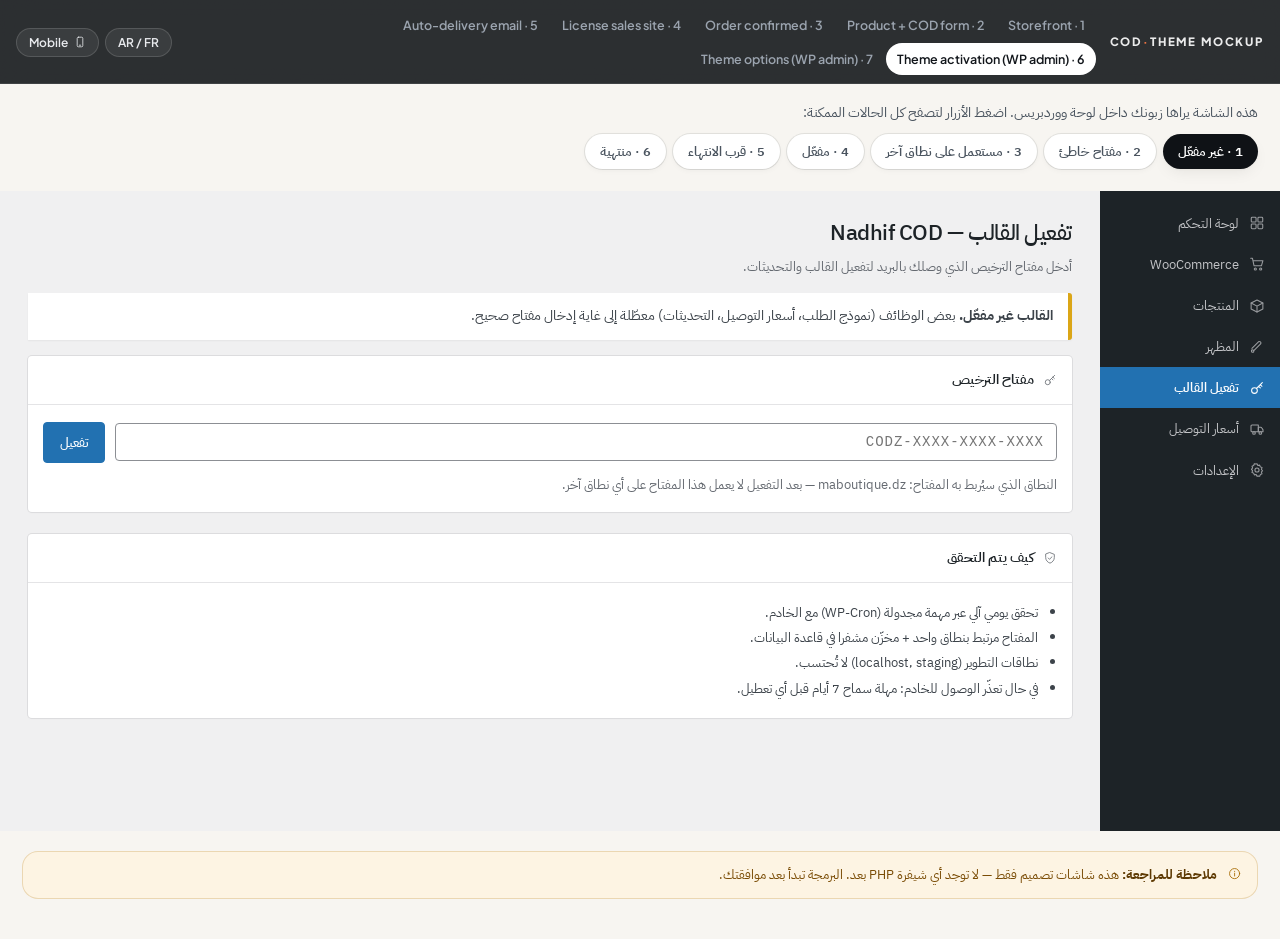
==== commit dba8d179: "preload Instrument Serif: late italic swap rewrapped the hero H1" ====
--- a/admin-license.html
+++ b/admin-license.html
@@ -9,6 +9,8 @@
 <link rel="preload" as="font" type="font/woff2" href="assets/fonts/plus-jakarta-sans-800-normal-latin.woff2" crossorigin>
 <link rel="preload" as="font" type="font/woff2" href="assets/fonts/ibm-plex-sans-arabic-400-normal-arabic.woff2" crossorigin>
 <link rel="preload" as="font" type="font/woff2" href="assets/fonts/ibm-plex-sans-arabic-700-normal-arabic.woff2" crossorigin>
+<link rel="preload" as="font" type="font/woff2" href="assets/fonts/instrument-serif-400-italic-latin.woff2" crossorigin>
+<link rel="preload" as="font" type="font/woff2" href="assets/fonts/instrument-serif-400-normal-latin.woff2" crossorigin>
 <link rel="stylesheet" href="assets/fonts.css">
 <link rel="stylesheet" href="assets/app.css">
 </head>
--- a/assets/fonts.css
+++ b/assets/fonts.css
@@ -0,0 +1,33 @@
+/* Self-hosted so the theme has no third-party font dependency and the
+   files are on the same origin as the page: they arrive before first
+   paint, so there is no swap and no layout shift. */
+@font-face{font-family:'IBM Plex Sans Arabic';font-style:normal;font-weight:400;font-display:swap;src:url('fonts/ibm-plex-sans-arabic-400-normal-arabic.woff2') format('woff2');unicode-range:U+0600-06FF, U+0750-077F, U+0870-088E, U+0890-0891, U+0897-08E1, U+08E3-08FF, U+200C-200E, U+2010-2011, U+204F, U+2E41, U+FB50-FDFF, U+FE70-FE74, U+FE76-FEFC, U+102E0-102FB, U+10E60-10E7E, U+10EC2-10EC4, U+10EFC-10EFF, U+1EE00-1EE03, U+1EE05-1EE1F, U+1EE21-1EE22, U+1EE24, U+1EE27, U+1EE29-1EE32, U+1EE34-1EE37, U+1EE39, U+1EE3B, U+1EE42, U+1EE47, U+1EE49, U+1EE4B, U+1EE4D-1EE4F, U+1EE51-1EE52, U+1EE54, U+1EE57, U+1EE59, U+1EE5B, U+1EE5D, U+1EE5F, U+1EE61-1EE62, U+1EE64, U+1EE67-1EE6A, U+1EE6C-1EE72, U+1EE74-1EE77, U+1EE79-1EE7C, U+1EE7E, U+1EE80-1EE89, U+1EE8B-1EE9B, U+1EEA1-1EEA3, U+1EEA5-1EEA9, U+1EEAB-1EEBB, U+1EEF0-1EEF1;}
+@font-face{font-family:'IBM Plex Sans Arabic';font-style:normal;font-weight:400;font-display:swap;src:url('fonts/ibm-plex-sans-arabic-400-normal-latin-ext.woff2') format('woff2');unicode-range:U+0100-02BA, U+02BD-02C5, U+02C7-02CC, U+02CE-02D7, U+02DD-02FF, U+0304, U+0308, U+0329, U+1D00-1DBF, U+1E00-1E9F, U+1EF2-1EFF, U+2020, U+20A0-20AB, U+20AD-20C0, U+2113, U+2C60-2C7F, U+A720-A7FF;}
+@font-face{font-family:'IBM Plex Sans Arabic';font-style:normal;font-weight:400;font-display:swap;src:url('fonts/ibm-plex-sans-arabic-400-normal-latin.woff2') format('woff2');unicode-range:U+0000-00FF, U+0131, U+0152-0153, U+02BB-02BC, U+02C6, U+02DA, U+02DC, U+0304, U+0308, U+0329, U+2000-206F, U+20AC, U+2122, U+2191, U+2193, U+2212, U+2215, U+FEFF, U+FFFD;}
+@font-face{font-family:'IBM Plex Sans Arabic';font-style:normal;font-weight:500;font-display:swap;src:url('fonts/ibm-plex-sans-arabic-500-normal-arabic.woff2') format('woff2');unicode-range:U+0600-06FF, U+0750-077F, U+0870-088E, U+0890-0891, U+0897-08E1, U+08E3-08FF, U+200C-200E, U+2010-2011, U+204F, U+2E41, U+FB50-FDFF, U+FE70-FE74, U+FE76-FEFC, U+102E0-102FB, U+10E60-10E7E, U+10EC2-10EC4, U+10EFC-10EFF, U+1EE00-1EE03, U+1EE05-1EE1F, U+1EE21-1EE22, U+1EE24, U+1EE27, U+1EE29-1EE32, U+1EE34-1EE37, U+1EE39, U+1EE3B, U+1EE42, U+1EE47, U+1EE49, U+1EE4B, U+1EE4D-1EE4F, U+1EE51-1EE52, U+1EE54, U+1EE57, U+1EE59, U+1EE5B, U+1EE5D, U+1EE5F, U+1EE61-1EE62, U+1EE64, U+1EE67-1EE6A, U+1EE6C-1EE72, U+1EE74-1EE77, U+1EE79-1EE7C, U+1EE7E, U+1EE80-1EE89, U+1EE8B-1EE9B, U+1EEA1-1EEA3, U+1EEA5-1EEA9, U+1EEAB-1EEBB, U+1EEF0-1EEF1;}
+@font-face{font-family:'IBM Plex Sans Arabic';font-style:normal;font-weight:500;font-display:swap;src:url('fonts/ibm-plex-sans-arabic-500-normal-latin-ext.woff2') format('woff2');unicode-range:U+0100-02BA, U+02BD-02C5, U+02C7-02CC, U+02CE-02D7, U+02DD-02FF, U+0304, U+0308, U+0329, U+1D00-1DBF, U+1E00-1E9F, U+1EF2-1EFF, U+2020, U+20A0-20AB, U+20AD-20C0, U+2113, U+2C60-2C7F, U+A720-A7FF;}
+@font-face{font-family:'IBM Plex Sans Arabic';font-style:normal;font-weight:500;font-display:swap;src:url('fonts/ibm-plex-sans-arabic-500-normal-latin.woff2') format('woff2');unicode-range:U+0000-00FF, U+0131, U+0152-0153, U+02BB-02BC, U+02C6, U+02DA, U+02DC, U+0304, U+0308, U+0329, U+2000-206F, U+20AC, U+2122, U+2191, U+2193, U+2212, U+2215, U+FEFF, U+FFFD;}
+@font-face{font-family:'IBM Plex Sans Arabic';font-style:normal;font-weight:600;font-display:swap;src:url('fonts/ibm-plex-sans-arabic-600-normal-arabic.woff2') format('woff2');unicode-range:U+0600-06FF, U+0750-077F, U+0870-088E, U+0890-0891, U+0897-08E1, U+08E3-08FF, U+200C-200E, U+2010-2011, U+204F, U+2E41, U+FB50-FDFF, U+FE70-FE74, U+FE76-FEFC, U+102E0-102FB, U+10E60-10E7E, U+10EC2-10EC4, U+10EFC-10EFF, U+1EE00-1EE03, U+1EE05-1EE1F, U+1EE21-1EE22, U+1EE24, U+1EE27, U+1EE29-1EE32, U+1EE34-1EE37, U+1EE39, U+1EE3B, U+1EE42, U+1EE47, U+1EE49, U+1EE4B, U+1EE4D-1EE4F, U+1EE51-1EE52, U+1EE54, U+1EE57, U+1EE59, U+1EE5B, U+1EE5D, U+1EE5F, U+1EE61-1EE62, U+1EE64, U+1EE67-1EE6A, U+1EE6C-1EE72, U+1EE74-1EE77, U+1EE79-1EE7C, U+1EE7E, U+1EE80-1EE89, U+1EE8B-1EE9B, U+1EEA1-1EEA3, U+1EEA5-1EEA9, U+1EEAB-1EEBB, U+1EEF0-1EEF1;}
+@font-face{font-family:'IBM Plex Sans Arabic';font-style:normal;font-weight:600;font-display:swap;src:url('fonts/ibm-plex-sans-arabic-600-normal-latin-ext.woff2') format('woff2');unicode-range:U+0100-02BA, U+02BD-02C5, U+02C7-02CC, U+02CE-02D7, U+02DD-02FF, U+0304, U+0308, U+0329, U+1D00-1DBF, U+1E00-1E9F, U+1EF2-1EFF, U+2020, U+20A0-20AB, U+20AD-20C0, U+2113, U+2C60-2C7F, U+A720-A7FF;}
+@font-face{font-family:'IBM Plex Sans Arabic';font-style:normal;font-weight:600;font-display:swap;src:url('fonts/ibm-plex-sans-arabic-600-normal-latin.woff2') format('woff2');unicode-range:U+0000-00FF, U+0131, U+0152-0153, U+02BB-02BC, U+02C6, U+02DA, U+02DC, U+0304, U+0308, U+0329, U+2000-206F, U+20AC, U+2122, U+2191, U+2193, U+2212, U+2215, U+FEFF, U+FFFD;}
+@font-face{font-family:'IBM Plex Sans Arabic';font-style:normal;font-weight:700;font-display:swap;src:url('fonts/ibm-plex-sans-arabic-700-normal-arabic.woff2') format('woff2');unicode-range:U+0600-06FF, U+0750-077F, U+0870-088E, U+0890-0891, U+0897-08E1, U+08E3-08FF, U+200C-200E, U+2010-2011, U+204F, U+2E41, U+FB50-FDFF, U+FE70-FE74, U+FE76-FEFC, U+102E0-102FB, U+10E60-10E7E, U+10EC2-10EC4, U+10EFC-10EFF, U+1EE00-1EE03, U+1EE05-1EE1F, U+1EE21-1EE22, U+1EE24, U+1EE27, U+1EE29-1EE32, U+1EE34-1EE37, U+1EE39, U+1EE3B, U+1EE42, U+1EE47, U+1EE49, U+1EE4B, U+1EE4D-1EE4F, U+1EE51-1EE52, U+1EE54, U+1EE57, U+1EE59, U+1EE5B, U+1EE5D, U+1EE5F, U+1EE61-1EE62, U+1EE64, U+1EE67-1EE6A, U+1EE6C-1EE72, U+1EE74-1EE77, U+1EE79-1EE7C, U+1EE7E, U+1EE80-1EE89, U+1EE8B-1EE9B, U+1EEA1-1EEA3, U+1EEA5-1EEA9, U+1EEAB-1EEBB, U+1EEF0-1EEF1;}
+@font-face{font-family:'IBM Plex Sans Arabic';font-style:normal;font-weight:700;font-display:swap;src:url('fonts/ibm-plex-sans-arabic-700-normal-latin-ext.woff2') format('woff2');unicode-range:U+0100-02BA, U+02BD-02C5, U+02C7-02CC, U+02CE-02D7, U+02DD-02FF, U+0304, U+0308, U+0329, U+1D00-1DBF, U+1E00-1E9F, U+1EF2-1EFF, U+2020, U+20A0-20AB, U+20AD-20C0, U+2113, U+2C60-2C7F, U+A720-A7FF;}
+@font-face{font-family:'IBM Plex Sans Arabic';font-style:normal;font-weight:700;font-display:swap;src:url('fonts/ibm-plex-sans-arabic-700-normal-latin.woff2') format('woff2');unicode-range:U+0000-00FF, U+0131, U+0152-0153, U+02BB-02BC, U+02C6, U+02DA, U+02DC, U+0304, U+0308, U+0329, U+2000-206F, U+20AC, U+2122, U+2191, U+2193, U+2212, U+2215, U+FEFF, U+FFFD;}
+@font-face{font-family:'Instrument Serif';font-style:italic;font-weight:400;font-display:swap;src:url('fonts/instrument-serif-400-italic-latin-ext.woff2') format('woff2');unicode-range:U+0100-02BA, U+02BD-02C5, U+02C7-02CC, U+02CE-02D7, U+02DD-02FF, U+0304, U+0308, U+0329, U+1D00-1DBF, U+1E00-1E9F, U+1EF2-1EFF, U+2020, U+20A0-20AB, U+20AD-20C0, U+2113, U+2C60-2C7F, U+A720-A7FF;}
+@font-face{font-family:'Instrument Serif';font-style:italic;font-weight:400;font-display:swap;src:url('fonts/instrument-serif-400-italic-latin.woff2') format('woff2');unicode-range:U+0000-00FF, U+0131, U+0152-0153, U+02BB-02BC, U+02C6, U+02DA, U+02DC, U+0304, U+0308, U+0329, U+2000-206F, U+20AC, U+2122, U+2191, U+2193, U+2212, U+2215, U+FEFF, U+FFFD;}
+@font-face{font-family:'Instrument Serif';font-style:normal;font-weight:400;font-display:swap;src:url('fonts/instrument-serif-400-normal-latin-ext.woff2') format('woff2');unicode-range:U+0100-02BA, U+02BD-02C5, U+02C7-02CC, U+02CE-02D7, U+02DD-02FF, U+0304, U+0308, U+0329, U+1D00-1DBF, U+1E00-1E9F, U+1EF2-1EFF, U+2020, U+20A0-20AB, U+20AD-20C0, U+2113, U+2C60-2C7F, U+A720-A7FF;}
+@font-face{font-family:'Instrument Serif';font-style:normal;font-weight:400;font-display:swap;src:url('fonts/instrument-serif-400-normal-latin.woff2') format('woff2');unicode-range:U+0000-00FF, U+0131, U+0152-0153, U+02BB-02BC, U+02C6, U+02DA, U+02DC, U+0304, U+0308, U+0329, U+2000-206F, U+20AC, U+2122, U+2191, U+2193, U+2212, U+2215, U+FEFF, U+FFFD;}
+@font-face{font-family:'Plus Jakarta Sans';font-style:italic;font-weight:400;font-display:swap;src:url('fonts/plus-jakarta-sans-400-italic-latin-ext.woff2') format('woff2');unicode-range:U+0100-02BA, U+02BD-02C5, U+02C7-02CC, U+02CE-02D7, U+02DD-02FF, U+0304, U+0308, U+0329, U+1D00-1DBF, U+1E00-1E9F, U+1EF2-1EFF, U+2020, U+20A0-20AB, U+20AD-20C0, U+2113, U+2C60-2C7F, U+A720-A7FF;}
+@font-face{font-family:'Plus Jakarta Sans';font-style:italic;font-weight:400;font-display:swap;src:url('fonts/plus-jakarta-sans-400-italic-latin.woff2') format('woff2');unicode-range:U+0000-00FF, U+0131, U+0152-0153, U+02BB-02BC, U+02C6, U+02DA, U+02DC, U+0304, U+0308, U+0329, U+2000-206F, U+20AC, U+2122, U+2191, U+2193, U+2212, U+2215, U+FEFF, U+FFFD;}
+@font-face{font-family:'Plus Jakarta Sans';font-style:italic;font-weight:500;font-display:swap;src:url('fonts/plus-jakarta-sans-500-italic-latin-ext.woff2') format('woff2');unicode-range:U+0100-02BA, U+02BD-02C5, U+02C7-02CC, U+02CE-02D7, U+02DD-02FF, U+0304, U+0308, U+0329, U+1D00-1DBF, U+1E00-1E9F, U+1EF2-1EFF, U+2020, U+20A0-20AB, U+20AD-20C0, U+2113, U+2C60-2C7F, U+A720-A7FF;}
+@font-face{font-family:'Plus Jakarta Sans';font-style:italic;font-weight:500;font-display:swap;src:url('fonts/plus-jakarta-sans-500-italic-latin.woff2') format('woff2');unicode-range:U+0000-00FF, U+0131, U+0152-0153, U+02BB-02BC, U+02C6, U+02DA, U+02DC, U+0304, U+0308, U+0329, U+2000-206F, U+20AC, U+2122, U+2191, U+2193, U+2212, U+2215, U+FEFF, U+FFFD;}
+@font-face{font-family:'Plus Jakarta Sans';font-style:normal;font-weight:400;font-display:swap;src:url('fonts/plus-jakarta-sans-400-normal-latin-ext.woff2') format('woff2');unicode-range:U+0100-02BA, U+02BD-02C5, U+02C7-02CC, U+02CE-02D7, U+02DD-02FF, U+0304, U+0308, U+0329, U+1D00-1DBF, U+1E00-1E9F, U+1EF2-1EFF, U+2020, U+20A0-20AB, U+20AD-20C0, U+2113, U+2C60-2C7F, U+A720-A7FF;}
+@font-face{font-family:'Plus Jakarta Sans';font-style:normal;font-weight:400;font-display:swap;src:url('fonts/plus-jakarta-sans-400-normal-latin.woff2') format('woff2');unicode-range:U+0000-00FF, U+0131, U+0152-0153, U+02BB-02BC, U+02C6, U+02DA, U+02DC, U+0304, U+0308, U+0329, U+2000-206F, U+20AC, U+2122, U+2191, U+2193, U+2212, U+2215, U+FEFF, U+FFFD;}
+@font-face{font-family:'Plus Jakarta Sans';font-style:normal;font-weight:500;font-display:swap;src:url('fonts/plus-jakarta-sans-500-normal-latin-ext.woff2') format('woff2');unicode-range:U+0100-02BA, U+02BD-02C5, U+02C7-02CC, U+02CE-02D7, U+02DD-02FF, U+0304, U+0308, U+0329, U+1D00-1DBF, U+1E00-1E9F, U+1EF2-1EFF, U+2020, U+20A0-20AB, U+20AD-20C0, U+2113, U+2C60-2C7F, U+A720-A7FF;}
+@font-face{font-family:'Plus Jakarta Sans';font-style:normal;font-weight:500;font-display:swap;src:url('fonts/plus-jakarta-sans-500-normal-latin.woff2') format('woff2');unicode-range:U+0000-00FF, U+0131, U+0152-0153, U+02BB-02BC, U+02C6, U+02DA, U+02DC, U+0304, U+0308, U+0329, U+2000-206F, U+20AC, U+2122, U+2191, U+2193, U+2212, U+2215, U+FEFF, U+FFFD;}
+@font-face{font-family:'Plus Jakarta Sans';font-style:normal;font-weight:600;font-display:swap;src:url('fonts/plus-jakarta-sans-600-normal-latin-ext.woff2') format('woff2');unicode-range:U+0100-02BA, U+02BD-02C5, U+02C7-02CC, U+02CE-02D7, U+02DD-02FF, U+0304, U+0308, U+0329, U+1D00-1DBF, U+1E00-1E9F, U+1EF2-1EFF, U+2020, U+20A0-20AB, U+20AD-20C0, U+2113, U+2C60-2C7F, U+A720-A7FF;}
+@font-face{font-family:'Plus Jakarta Sans';font-style:normal;font-weight:600;font-display:swap;src:url('fonts/plus-jakarta-sans-600-normal-latin.woff2') format('woff2');unicode-range:U+0000-00FF, U+0131, U+0152-0153, U+02BB-02BC, U+02C6, U+02DA, U+02DC, U+0304, U+0308, U+0329, U+2000-206F, U+20AC, U+2122, U+2191, U+2193, U+2212, U+2215, U+FEFF, U+FFFD;}
+@font-face{font-family:'Plus Jakarta Sans';font-style:normal;font-weight:700;font-display:swap;src:url('fonts/plus-jakarta-sans-700-normal-latin-ext.woff2') format('woff2');unicode-range:U+0100-02BA, U+02BD-02C5, U+02C7-02CC, U+02CE-02D7, U+02DD-02FF, U+0304, U+0308, U+0329, U+1D00-1DBF, U+1E00-1E9F, U+1EF2-1EFF, U+2020, U+20A0-20AB, U+20AD-20C0, U+2113, U+2C60-2C7F, U+A720-A7FF;}
+@font-face{font-family:'Plus Jakarta Sans';font-style:normal;font-weight:700;font-display:swap;src:url('fonts/plus-jakarta-sans-700-normal-latin.woff2') format('woff2');unicode-range:U+0000-00FF, U+0131, U+0152-0153, U+02BB-02BC, U+02C6, U+02DA, U+02DC, U+0304, U+0308, U+0329, U+2000-206F, U+20AC, U+2122, U+2191, U+2193, U+2212, U+2215, U+FEFF, U+FFFD;}
+@font-face{font-family:'Plus Jakarta Sans';font-style:normal;font-weight:800;font-display:swap;src:url('fonts/plus-jakarta-sans-800-normal-latin-ext.woff2') format('woff2');unicode-range:U+0100-02BA, U+02BD-02C5, U+02C7-02CC, U+02CE-02D7, U+02DD-02FF, U+0304, U+0308, U+0329, U+1D00-1DBF, U+1E00-1E9F, U+1EF2-1EFF, U+2020, U+20A0-20AB, U+20AD-20C0, U+2113, U+2C60-2C7F, U+A720-A7FF;}
+@font-face{font-family:'Plus Jakarta Sans';font-style:normal;font-weight:800;font-display:swap;src:url('fonts/plus-jakarta-sans-800-normal-latin.woff2') format('woff2');unicode-range:U+0000-00FF, U+0131, U+0152-0153, U+02BB-02BC, U+02C6, U+02DA, U+02DC, U+0304, U+0308, U+0329, U+2000-206F, U+20AC, U+2122, U+2191, U+2193, U+2212, U+2215, U+FEFF, U+FFFD;}
--- a/assets/app.css
+++ b/assets/app.css
@@ -7,7 +7,25 @@
    carried by light instead of by borders.
    ========================================================= */
 
-@import url('https://fonts.googleapis.com/css2?family=Plus+Jakarta+Sans:ital,wght@0,400;0,500;0,600;0,700;0,800;1,400;1,500&family=Instrument+Serif:ital@0;1&family=IBM+Plex+Sans+Arabic:wght@400;500;600;700&display=swap');
+/* Fonts are loaded from <head> with preconnect + <link>, not @import.
+   @import is only discovered once this stylesheet has been parsed, so the
+   webfont arrives after first paint and the swap reflows the page.
+
+   These two faces are metric-matched stand-ins used until the real font
+   arrives. Plus Jakarta Sans sets 3.96% wider than Arial and IBM Plex Sans
+   Arabic 1.64% wider (measured, not guessed), so size-adjust cancels the
+   difference and the swap moves nothing. Without them a cold load scored
+   0.6 cumulative layout shift; with them it is 0. */
+@font-face{
+  font-family:'Jakarta Fallback';
+  src:local('Arial'),local('Helvetica'),local('Liberation Sans');
+  size-adjust:103.96%; ascent-override:105%; descent-override:30%; line-gap-override:0%;
+}
+@font-face{
+  font-family:'Plex Arabic Fallback';
+  src:local('Arial'),local('Helvetica'),local('Liberation Sans');
+  size-adjust:101.64%; ascent-override:105%; descent-override:30%; line-gap-override:0%;
+}
 
 :root{
   /* ink ------------------------------------------------- */
@@ -60,10 +78,10 @@
   --ease-soft:cubic-bezier(.4,0,.2,1);
   --spring:cubic-bezier(.2,.9,.28,1.25);
 
-  --display:'Plus Jakarta Sans',system-ui,sans-serif;
-  --body:'Plus Jakarta Sans',system-ui,-apple-system,sans-serif;
+  --display:'Plus Jakarta Sans','Jakarta Fallback',system-ui,sans-serif;
+  --body:'Plus Jakarta Sans','Jakarta Fallback',system-ui,-apple-system,sans-serif;
   --serif:'Instrument Serif',Georgia,serif;
-  --arabic:'IBM Plex Sans Arabic','Plus Jakarta Sans',system-ui,sans-serif;
+  --arabic:'IBM Plex Sans Arabic','Plex Arabic Fallback','Jakarta Fallback',system-ui,sans-serif;
   --mono:ui-monospace,'SFMono-Regular',Menlo,monospace;
   --maxw:1200px;
 }
@@ -108,7 +126,7 @@
   position:sticky; top:0; z-index:200; color:#E9EBEE;
   background:rgba(11,14,18,.86); backdrop-filter:saturate(150%) blur(14px);
   box-shadow:inset 0 -1px 0 rgba(255,255,255,.09);
-  font-family:'Plus Jakarta Sans',system-ui,sans-serif;
+  font-family:'Plus Jakarta Sans','Jakarta Fallback',system-ui,sans-serif;
 }
 .mockbar-in{
   max-width:1440px; margin:0 auto; padding:9px 16px;
@@ -120,13 +138,15 @@
 }
 .mockbar .brand span{ color:var(--accent-2); }
 .mocknav{ display:flex; gap:2px; flex-wrap:wrap; flex:1; }
+/* every link carries the same weight so marking one active can never
+   change its width and rewrap the bar */
 .mocknav a{
-  text-decoration:none; font-size:12.5px; font-weight:500; color:#9BA4AF;
+  text-decoration:none; font-size:12.5px; font-weight:600; color:#9BA4AF;
   padding:6px 11px; border-radius:var(--r-pill); white-space:nowrap;
   transition:background .2s var(--ease), color .2s var(--ease);
 }
 .mocknav a:hover{ color:#fff; background:rgba(255,255,255,.09); }
-.mocknav a.on{ color:#12161B; background:#fff; font-weight:600; }
+.mocknav a.on{ color:#12161B; background:#fff; }
 .mocktools{ display:flex; gap:6px; align-items:center; }
 .chip{
   background:rgba(255,255,255,.07); box-shadow:inset 0 0 0 1px rgba(255,255,255,.14);
@@ -390,8 +410,13 @@
   font-weight:500; margin-inline-start:8px; letter-spacing:0;
 }
 
-/* star rating — SVG, not text glyphs ---------------------- */
-.stars{ display:inline-flex; gap:1.5px; color:var(--accent); line-height:1; }
+/* star rating — SVG, not text glyphs.
+   Width and height are reserved so that filling these in from JS cannot
+   move anything around it. */
+.stars{
+  display:inline-flex; gap:1.5px; color:var(--accent); line-height:1;
+  width:71px; height:13px; flex:0 0 auto; vertical-align:middle;
+}
 .stars .i{ width:13px; height:13px; }
 .stars .i.off{ color:var(--ink-faint); opacity:.42; }
 
@@ -948,11 +973,236 @@
 .mailfoot{ background:var(--sand); padding:22px 26px; font-size:12.2px; color:var(--ink-mute); text-align:center; line-height:1.7; }
 
 /* =========================================================
+   Conversion widgets — every one is a Customizer switch
+   ========================================================= */
+
+/* scrolling trust marquee ---------------------------------- */
+.marquee{
+  background:var(--night); color:#CFCAC2; overflow:hidden; padding:13px 0;
+  position:relative; mask-image:linear-gradient(90deg,transparent,#000 8%,#000 92%,transparent);
+  -webkit-mask-image:linear-gradient(90deg,transparent,#000 8%,#000 92%,transparent);
+}
+.marquee .track{ display:flex; gap:0; width:max-content; animation:slide 34s linear infinite; }
+html[dir="rtl"] .marquee .track{ animation-direction:reverse; }
+.marquee:hover .track{ animation-play-state:paused; }
+@keyframes slide{ to{ transform:translateX(-50%); } }
+.marquee .m{
+  display:inline-flex; align-items:center; gap:10px; padding:0 30px;
+  font-size:13.5px; font-weight:600; letter-spacing:.01em; white-space:nowrap;
+}
+.marquee .m .i{ color:var(--accent-2); }
+.marquee .m::after{ content:''; width:4px; height:4px; border-radius:50%; background:rgba(255,255,255,.22); margin-inline-start:30px; }
+
+/* animated stat band --------------------------------------- */
+.statband{ display:grid; grid-template-columns:repeat(4,1fr); gap:20px; }
+html.mobile .statband{ grid-template-columns:repeat(2,1fr); gap:16px; }
+.stat{ text-align:center; }
+.stat .nrow{
+  font-family:var(--display); font-weight:800; letter-spacing:-.05em;
+  font-size:clamp(30px,4vw,46px); line-height:1;
+  background:linear-gradient(160deg,var(--ink) 28%,var(--accent));
+  -webkit-background-clip:text; background-clip:text; color:transparent;
+  display:inline-flex; align-items:baseline;
+  direction:ltr; /* "24h" and "12 400+", never "h24" — numerals stay LTR in RTL */
+}
+.stat .suf{ font-size:.5em; letter-spacing:-.02em; }
+.stat .lbl{ font-size:12.5px; color:var(--ink-mute); margin-top:8px; font-weight:600; letter-spacing:.02em; }
+
+/* countdown ------------------------------------------------ */
+.countdown{
+  display:flex; align-items:center; gap:13px; flex-wrap:wrap;
+  background:linear-gradient(120deg,#1A1005,#241407 55%,#2E1305);
+  color:#FFE9DC; border-radius:var(--r-md); padding:14px 17px; margin-bottom:22px;
+  box-shadow:inset 0 0 0 1px rgba(255,122,69,.28);
+}
+.countdown .cd-lbl{ font-size:13px; font-weight:600; display:flex; align-items:center; gap:9px; }
+.countdown .cd-lbl .i{ color:var(--accent-2); }
+/* hours:minutes:seconds reads left-to-right in Arabic too */
+.countdown .cd{ display:flex; gap:7px; margin-inline-start:auto; align-items:center; direction:ltr; }
+.countdown .cd-b{
+  background:rgba(255,255,255,.09); box-shadow:inset 0 0 0 1px rgba(255,255,255,.14);
+  border-radius:9px; padding:7px 10px; min-width:46px; text-align:center;
+}
+.countdown .cd-n{
+  font-family:var(--display); font-weight:800; font-size:19px; letter-spacing:-.02em;
+  display:block; font-variant-numeric:tabular-nums;
+}
+.countdown .cd-u{ font-size:9.5px; text-transform:uppercase; letter-spacing:.1em; opacity:.6; }
+.countdown .sepc{ font-weight:800; opacity:.4; }
+
+/* social proof toast --------------------------------------- */
+.proof{
+  position:fixed; bottom:22px; inset-inline-start:22px; z-index:120;
+  display:flex; align-items:center; gap:12px; max-width:320px;
+  background:rgba(255,255,255,.94); backdrop-filter:saturate(160%) blur(16px);
+  border-radius:var(--r-md); padding:12px 40px 12px 14px;
+  box-shadow:var(--hair), var(--e4);
+  opacity:0; transform:translateY(14px) scale(.97); pointer-events:none;
+  transition:opacity .45s var(--ease), transform .45s var(--ease);
+}
+html[dir="rtl"] .proof{ padding:12px 14px 12px 40px; }
+.proof.on{ opacity:1; transform:none; pointer-events:auto; }
+html.mobile .proof{ inset-inline-start:14px; bottom:96px; max-width:270px; }
+.proof .pv{ color:var(--green); font-size:20px; flex:0 0 auto; }
+.proof .pt{ min-width:0; }
+.proof .pt b{ display:block; font-size:13.4px; font-weight:700; letter-spacing:-.01em; }
+.proof .pt span{ font-size:11.8px; color:var(--ink-mute); }
+.proof .px{
+  position:absolute; top:8px; inset-inline-end:10px; border:0; background:transparent;
+  color:var(--ink-faint); font-size:17px; line-height:1; cursor:pointer; padding:2px 4px;
+}
+.proof .px:hover{ color:var(--ink); }
+
+/* sticky desktop buy box ----------------------------------- */
+@media (min-width:981px){
+  .pdp > .buybox{ position:sticky; top:82px; }
+}
+html.mobile .pdp > .buybox{ position:static; }
+
+/* =========================================================
+   Theme options panel (screen 7)
+   ========================================================= */
+.optbar{
+  display:flex; gap:7px; flex-wrap:wrap; margin:16px 0 18px;
+  box-shadow:inset 0 -1px 0 #DCDCDE; padding-bottom:14px;
+}
+.wptab{
+  border:0; background:#fff; border-radius:var(--r-pill); padding:9px 16px;
+  font-size:13px; cursor:pointer; color:#3C434A; font-weight:600;
+  box-shadow:0 0 0 1px #DCDCDE;
+  transition:background .22s var(--ease), color .22s var(--ease), box-shadow .22s var(--ease), transform .22s var(--spring);
+  display:inline-flex; align-items:center; gap:8px;
+}
+.wptab:hover{ transform:translateY(-1px); box-shadow:0 0 0 1px #C3C4C7, 0 4px 10px -4px rgba(0,0,0,.2); }
+.wptab.on{ background:#1D2327; color:#fff; box-shadow:none; }
+.wptab .i{ width:15px; height:15px; }
+
+.optgrid{ display:grid; grid-template-columns:1fr 380px; gap:22px; align-items:start; }
+@media (max-width:1180px){ .optgrid{ grid-template-columns:1fr; } }
+html.mobile .optgrid{ grid-template-columns:1fr; }
+
+.optrow{
+  display:flex; align-items:center; gap:16px; padding:14px 0;
+  box-shadow:inset 0 -1px 0 #F0F0F1; flex-wrap:wrap;
+}
+.optrow:last-child{ box-shadow:none; }
+.optrow .lb{ flex:1; min-width:170px; }
+.optrow .lb b{ display:block; font-size:13.6px; font-weight:600; color:#1D2327; }
+.optrow .lb span{ font-size:12.4px; color:#646970; }
+.optrow .ct{ display:flex; align-items:center; gap:9px; flex-wrap:wrap; }
+.optrow input[type=text], .optrow select{
+  padding:8px 11px; border:1px solid #8C8F94; border-radius:4px; font-size:13.4px;
+  font-family:inherit; min-width:180px; background:#fff;
+}
+.optrow input[type=text]:focus, .optrow select:focus{ outline:none; border-color:#2271B1; box-shadow:0 0 0 1px #2271B1; }
+.optrow input[type=range]{ width:170px; accent-color:#2271B1; }
+
+.swatches{ display:flex; gap:8px; flex-wrap:wrap; }
+.swatch{
+  width:30px; height:30px; border-radius:9px; cursor:pointer; border:0; padding:0;
+  box-shadow:0 0 0 1px rgba(0,0,0,.12);
+  transition:transform .22s var(--spring), box-shadow .22s var(--ease);
+}
+.swatch:hover{ transform:translateY(-2px) scale(1.06); }
+.swatch.on{ box-shadow:0 0 0 2px #fff, 0 0 0 4px #1D2327; }
+
+.tgl{
+  width:42px; height:24px; border-radius:99px; background:#C3C4C7; position:relative;
+  cursor:pointer; display:inline-block; flex:0 0 auto; transition:background .25s var(--ease);
+}
+.tgl i{
+  position:absolute; top:3px; inset-inline-start:3px; width:18px; height:18px; border-radius:50%;
+  background:#fff; box-shadow:0 1px 3px rgba(0,0,0,.3);
+  transition:transform .28s var(--spring);
+}
+.tgl.on{ background:#00A32B; }
+.tgl.on i{ transform:translateX(18px); }
+html[dir="rtl"] .tgl.on i{ transform:translateX(-18px); }
+.tgl.mini{ width:34px; height:20px; }
+.tgl.mini i{ width:14px; height:14px; }
+.tgl.mini.on i{ transform:translateX(14px); }
+html[dir="rtl"] .tgl.mini.on i{ transform:translateX(-14px); }
+
+/* shipping rate editor ------------------------------------- */
+.shiptools{ display:flex; gap:9px; align-items:center; flex-wrap:wrap; margin-bottom:12px; }
+.shiptools input{
+  padding:9px 12px; border:1px solid #8C8F94; border-radius:4px; font-size:13.4px;
+  min-width:190px; font-family:inherit;
+}
+/* fixed height, not max-height: the rows are injected after paint and a
+   growing container would shift everything under it (CLS) */
+.shipwrap{ height:330px; overflow:auto; box-shadow:inset 0 0 0 1px #E4E4E6; border-radius:4px; }
+.shiptable{ width:100%; border-collapse:collapse; font-size:13.2px; }
+.shiptable thead th{
+  position:sticky; top:0; background:#F6F7F7; text-align:start; padding:9px 11px;
+  font-size:11.6px; text-transform:uppercase; letter-spacing:.07em; color:#646970;
+  box-shadow:inset 0 -1px 0 #DCDCDE; z-index:2;
+}
+.shiptable td{ padding:7px 11px; box-shadow:inset 0 -1px 0 #F0F0F1; }
+.shiptable tr:hover td{ background:#FAFAFA; }
+.pxin{
+  width:78px; padding:6px 8px; border:1px solid #C3C4C7; border-radius:4px;
+  font-size:13px; font-family:var(--mono); text-align:end;
+}
+.pxin:focus{ outline:none; border-color:#2271B1; box-shadow:0 0 0 1px #2271B1; }
+.cur{ font-size:11.5px; color:#646970; margin-inline-start:5px; }
+
+/* draggable form-field list -------------------------------- */
+.fieldlist{ display:grid; gap:8px; }
+.fieldrow{
+  display:flex; align-items:center; gap:12px; background:#fff; padding:11px 13px;
+  border-radius:6px; box-shadow:0 0 0 1px #DCDCDE;
+  transition:box-shadow .22s var(--ease), transform .22s var(--ease);
+}
+.fieldrow:hover{ transform:translateY(-1px); box-shadow:0 0 0 1px #C3C4C7, 0 4px 10px -5px rgba(0,0,0,.25); }
+.fieldrow .drag{ color:#A7AAAD; cursor:grab; font-size:15px; letter-spacing:-2px; }
+.fieldrow .fn{ flex:1; font-size:13.5px; font-weight:600; color:#1D2327; }
+.fieldrow .fk{ font-family:var(--mono); font-size:11.6px; color:#646970; }
+.fieldrow .req{
+  font-size:10.6px; font-weight:700; text-transform:uppercase; letter-spacing:.07em;
+  background:#FDF4E3; color:#A96E07; padding:3px 8px; border-radius:99px;
+}
+.fieldrow .req.opt{ background:#F0F0F1; color:#646970; }
+
+/* live preview pane ---------------------------------------- */
+.pvbox{ position:sticky; top:20px; }
+.pvhead{
+  display:flex; align-items:center; gap:9px; font-size:11.6px; font-weight:700;
+  text-transform:uppercase; letter-spacing:.1em; color:#646970; margin-bottom:10px;
+}
+.pvhead .live{ width:7px; height:7px; border-radius:50%; background:#00A32B; animation:pulse 2.4s infinite; }
+.livepv{
+  background:var(--sand); border-radius:14px; padding:20px; box-shadow:0 0 0 1px #DCDCDE;
+  font-family:var(--body);
+}
+.livepv .pvcard{
+  background:#fff; border-radius:var(--r-lg); overflow:hidden;
+  box-shadow:0 0 0 1px rgba(20,24,29,.06), var(--e2); transition:border-radius .3s var(--ease);
+}
+.livepv .pvcard .ph{ aspect-ratio:16/9; }
+.livepv .pvbody{ padding:15px 16px 17px; }
+.livepv .pvttl{
+  font-family:var(--display); font-weight:800; font-size:17px; letter-spacing:-.03em;
+  margin:0 0 4px; color:var(--ink);
+}
+.livepv .pvprice{
+  font-family:var(--display); font-weight:800; font-size:22px; letter-spacing:-.04em;
+  color:var(--accent); margin:6px 0 12px;
+}
+.livepv .btn{ width:100%; font-size:14.5px; padding:13px 18px; }
+.livepv .pvbadge{
+  display:inline-block; background:var(--accent); color:#fff; font-size:10.5px; font-weight:700;
+  padding:4px 10px; border-radius:99px; letter-spacing:.05em; text-transform:uppercase; margin-bottom:9px;
+}
+.pvnote{ font-size:12px; color:#646970; margin-top:11px; line-height:1.5; }
+
+/* =========================================================
    Bidi safety — Latin runs inside Arabic must not reorder
    ========================================================= */
 .price,.pricebox .now,.pricebox .was,.pricebox .save,.offer .p,.ship-opt .cost,
 .sline span,.sline b,.plan .amt,.stickybar .sp,.ordercard .onum,.keybox .k,
-.hero-float .n,.lictable code,.wpmain code,.summary span{ unicode-bidi:plaintext; }
+.hero-float .n,.lictable code,.wpmain code,.summary span,
+.countdown .cd-n,.stat .num,.pxin,.livepv .pvprice{ unicode-bidi:plaintext; }
 
 /* =========================================================
    Misc
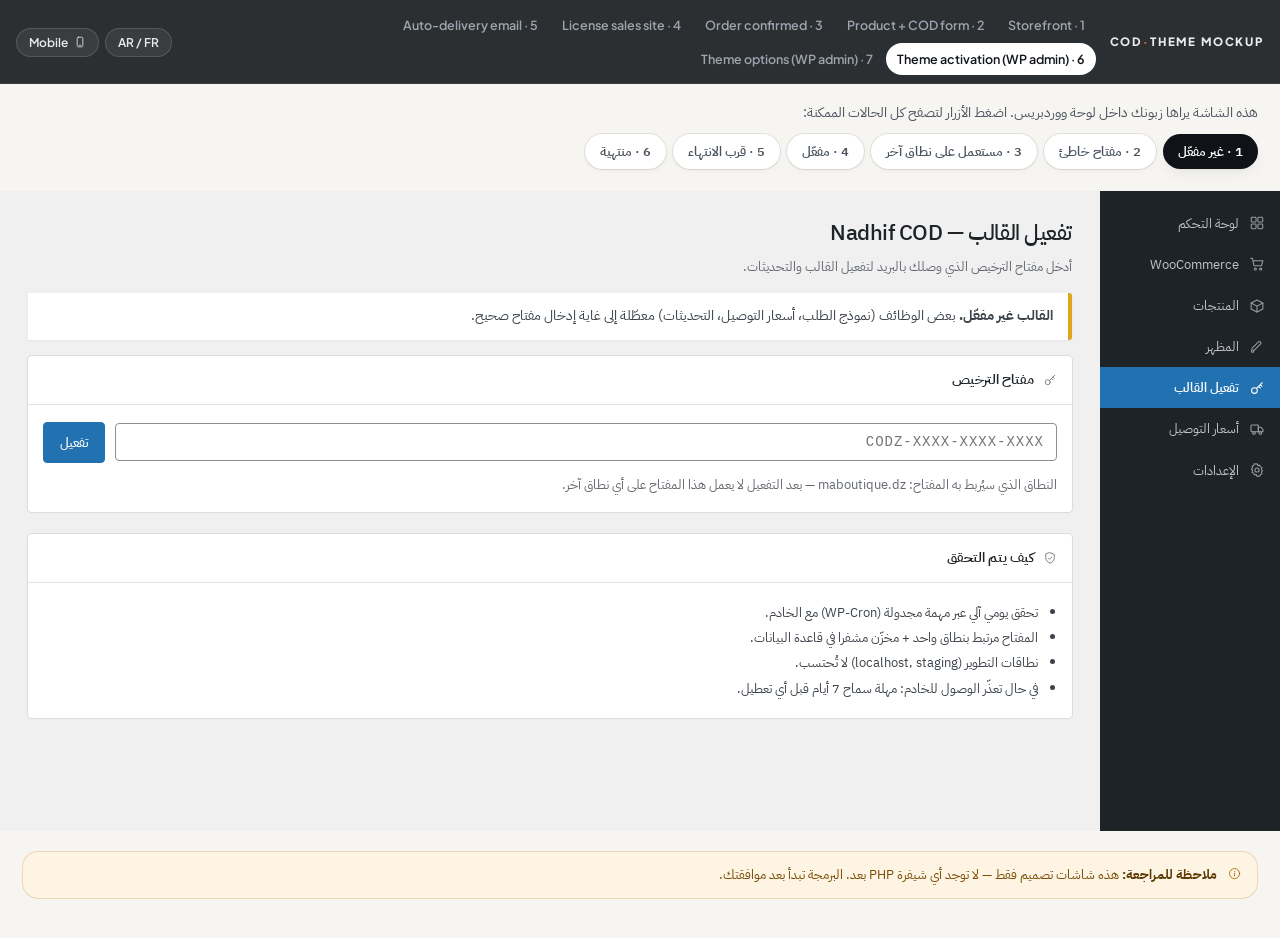
==== commit 86c5ae08: "set lang/dir before first paint; CLS now 0.00 on most pages, 0.05 worst" ====
--- a/admin-license.html
+++ b/admin-license.html
@@ -4,6 +4,9 @@
 <meta charset="utf-8">
 <meta name="viewport" content="width=device-width, initial-scale=1">
 <title>6 · Theme activation (WP admin) — COD Reseller Theme</title>
+<script>/* set language + direction before first paint, so the RTL flip
+   never happens after the page has already been laid out */
+(function(){try{var l=localStorage.getItem("mk_lang")||"ar";var d=document.documentElement;d.lang=l;d.dir=(l==="ar")?"rtl":"ltr";if(localStorage.getItem("mk_dev")==="m")d.className+=" mobile";}catch(e){}})();</script>
 <link rel="preload" as="font" type="font/woff2" href="assets/fonts/plus-jakarta-sans-400-normal-latin.woff2" crossorigin>
 <link rel="preload" as="font" type="font/woff2" href="assets/fonts/plus-jakarta-sans-600-normal-latin.woff2" crossorigin>
 <link rel="preload" as="font" type="font/woff2" href="assets/fonts/plus-jakarta-sans-800-normal-latin.woff2" crossorigin>
--- a/assets/fonts.css
+++ b/assets/fonts.css
@@ -1,33 +1,40 @@
-/* Self-hosted so the theme has no third-party font dependency and the
-   files are on the same origin as the page: they arrive before first
-   paint, so there is no swap and no layout shift. */
-@font-face{font-family:'IBM Plex Sans Arabic';font-style:normal;font-weight:400;font-display:swap;src:url('fonts/ibm-plex-sans-arabic-400-normal-arabic.woff2') format('woff2');unicode-range:U+0600-06FF, U+0750-077F, U+0870-088E, U+0890-0891, U+0897-08E1, U+08E3-08FF, U+200C-200E, U+2010-2011, U+204F, U+2E41, U+FB50-FDFF, U+FE70-FE74, U+FE76-FEFC, U+102E0-102FB, U+10E60-10E7E, U+10EC2-10EC4, U+10EFC-10EFF, U+1EE00-1EE03, U+1EE05-1EE1F, U+1EE21-1EE22, U+1EE24, U+1EE27, U+1EE29-1EE32, U+1EE34-1EE37, U+1EE39, U+1EE3B, U+1EE42, U+1EE47, U+1EE49, U+1EE4B, U+1EE4D-1EE4F, U+1EE51-1EE52, U+1EE54, U+1EE57, U+1EE59, U+1EE5B, U+1EE5D, U+1EE5F, U+1EE61-1EE62, U+1EE64, U+1EE67-1EE6A, U+1EE6C-1EE72, U+1EE74-1EE77, U+1EE79-1EE7C, U+1EE7E, U+1EE80-1EE89, U+1EE8B-1EE9B, U+1EEA1-1EEA3, U+1EEA5-1EEA9, U+1EEAB-1EEBB, U+1EEF0-1EEF1;}
-@font-face{font-family:'IBM Plex Sans Arabic';font-style:normal;font-weight:400;font-display:swap;src:url('fonts/ibm-plex-sans-arabic-400-normal-latin-ext.woff2') format('woff2');unicode-range:U+0100-02BA, U+02BD-02C5, U+02C7-02CC, U+02CE-02D7, U+02DD-02FF, U+0304, U+0308, U+0329, U+1D00-1DBF, U+1E00-1E9F, U+1EF2-1EFF, U+2020, U+20A0-20AB, U+20AD-20C0, U+2113, U+2C60-2C7F, U+A720-A7FF;}
-@font-face{font-family:'IBM Plex Sans Arabic';font-style:normal;font-weight:400;font-display:swap;src:url('fonts/ibm-plex-sans-arabic-400-normal-latin.woff2') format('woff2');unicode-range:U+0000-00FF, U+0131, U+0152-0153, U+02BB-02BC, U+02C6, U+02DA, U+02DC, U+0304, U+0308, U+0329, U+2000-206F, U+20AC, U+2122, U+2191, U+2193, U+2212, U+2215, U+FEFF, U+FFFD;}
-@font-face{font-family:'IBM Plex Sans Arabic';font-style:normal;font-weight:500;font-display:swap;src:url('fonts/ibm-plex-sans-arabic-500-normal-arabic.woff2') format('woff2');unicode-range:U+0600-06FF, U+0750-077F, U+0870-088E, U+0890-0891, U+0897-08E1, U+08E3-08FF, U+200C-200E, U+2010-2011, U+204F, U+2E41, U+FB50-FDFF, U+FE70-FE74, U+FE76-FEFC, U+102E0-102FB, U+10E60-10E7E, U+10EC2-10EC4, U+10EFC-10EFF, U+1EE00-1EE03, U+1EE05-1EE1F, U+1EE21-1EE22, U+1EE24, U+1EE27, U+1EE29-1EE32, U+1EE34-1EE37, U+1EE39, U+1EE3B, U+1EE42, U+1EE47, U+1EE49, U+1EE4B, U+1EE4D-1EE4F, U+1EE51-1EE52, U+1EE54, U+1EE57, U+1EE59, U+1EE5B, U+1EE5D, U+1EE5F, U+1EE61-1EE62, U+1EE64, U+1EE67-1EE6A, U+1EE6C-1EE72, U+1EE74-1EE77, U+1EE79-1EE7C, U+1EE7E, U+1EE80-1EE89, U+1EE8B-1EE9B, U+1EEA1-1EEA3, U+1EEA5-1EEA9, U+1EEAB-1EEBB, U+1EEF0-1EEF1;}
-@font-face{font-family:'IBM Plex Sans Arabic';font-style:normal;font-weight:500;font-display:swap;src:url('fonts/ibm-plex-sans-arabic-500-normal-latin-ext.woff2') format('woff2');unicode-range:U+0100-02BA, U+02BD-02C5, U+02C7-02CC, U+02CE-02D7, U+02DD-02FF, U+0304, U+0308, U+0329, U+1D00-1DBF, U+1E00-1E9F, U+1EF2-1EFF, U+2020, U+20A0-20AB, U+20AD-20C0, U+2113, U+2C60-2C7F, U+A720-A7FF;}
-@font-face{font-family:'IBM Plex Sans Arabic';font-style:normal;font-weight:500;font-display:swap;src:url('fonts/ibm-plex-sans-arabic-500-normal-latin.woff2') format('woff2');unicode-range:U+0000-00FF, U+0131, U+0152-0153, U+02BB-02BC, U+02C6, U+02DA, U+02DC, U+0304, U+0308, U+0329, U+2000-206F, U+20AC, U+2122, U+2191, U+2193, U+2212, U+2215, U+FEFF, U+FFFD;}
-@font-face{font-family:'IBM Plex Sans Arabic';font-style:normal;font-weight:600;font-display:swap;src:url('fonts/ibm-plex-sans-arabic-600-normal-arabic.woff2') format('woff2');unicode-range:U+0600-06FF, U+0750-077F, U+0870-088E, U+0890-0891, U+0897-08E1, U+08E3-08FF, U+200C-200E, U+2010-2011, U+204F, U+2E41, U+FB50-FDFF, U+FE70-FE74, U+FE76-FEFC, U+102E0-102FB, U+10E60-10E7E, U+10EC2-10EC4, U+10EFC-10EFF, U+1EE00-1EE03, U+1EE05-1EE1F, U+1EE21-1EE22, U+1EE24, U+1EE27, U+1EE29-1EE32, U+1EE34-1EE37, U+1EE39, U+1EE3B, U+1EE42, U+1EE47, U+1EE49, U+1EE4B, U+1EE4D-1EE4F, U+1EE51-1EE52, U+1EE54, U+1EE57, U+1EE59, U+1EE5B, U+1EE5D, U+1EE5F, U+1EE61-1EE62, U+1EE64, U+1EE67-1EE6A, U+1EE6C-1EE72, U+1EE74-1EE77, U+1EE79-1EE7C, U+1EE7E, U+1EE80-1EE89, U+1EE8B-1EE9B, U+1EEA1-1EEA3, U+1EEA5-1EEA9, U+1EEAB-1EEBB, U+1EEF0-1EEF1;}
-@font-face{font-family:'IBM Plex Sans Arabic';font-style:normal;font-weight:600;font-display:swap;src:url('fonts/ibm-plex-sans-arabic-600-normal-latin-ext.woff2') format('woff2');unicode-range:U+0100-02BA, U+02BD-02C5, U+02C7-02CC, U+02CE-02D7, U+02DD-02FF, U+0304, U+0308, U+0329, U+1D00-1DBF, U+1E00-1E9F, U+1EF2-1EFF, U+2020, U+20A0-20AB, U+20AD-20C0, U+2113, U+2C60-2C7F, U+A720-A7FF;}
-@font-face{font-family:'IBM Plex Sans Arabic';font-style:normal;font-weight:600;font-display:swap;src:url('fonts/ibm-plex-sans-arabic-600-normal-latin.woff2') format('woff2');unicode-range:U+0000-00FF, U+0131, U+0152-0153, U+02BB-02BC, U+02C6, U+02DA, U+02DC, U+0304, U+0308, U+0329, U+2000-206F, U+20AC, U+2122, U+2191, U+2193, U+2212, U+2215, U+FEFF, U+FFFD;}
-@font-face{font-family:'IBM Plex Sans Arabic';font-style:normal;font-weight:700;font-display:swap;src:url('fonts/ibm-plex-sans-arabic-700-normal-arabic.woff2') format('woff2');unicode-range:U+0600-06FF, U+0750-077F, U+0870-088E, U+0890-0891, U+0897-08E1, U+08E3-08FF, U+200C-200E, U+2010-2011, U+204F, U+2E41, U+FB50-FDFF, U+FE70-FE74, U+FE76-FEFC, U+102E0-102FB, U+10E60-10E7E, U+10EC2-10EC4, U+10EFC-10EFF, U+1EE00-1EE03, U+1EE05-1EE1F, U+1EE21-1EE22, U+1EE24, U+1EE27, U+1EE29-1EE32, U+1EE34-1EE37, U+1EE39, U+1EE3B, U+1EE42, U+1EE47, U+1EE49, U+1EE4B, U+1EE4D-1EE4F, U+1EE51-1EE52, U+1EE54, U+1EE57, U+1EE59, U+1EE5B, U+1EE5D, U+1EE5F, U+1EE61-1EE62, U+1EE64, U+1EE67-1EE6A, U+1EE6C-1EE72, U+1EE74-1EE77, U+1EE79-1EE7C, U+1EE7E, U+1EE80-1EE89, U+1EE8B-1EE9B, U+1EEA1-1EEA3, U+1EEA5-1EEA9, U+1EEAB-1EEBB, U+1EEF0-1EEF1;}
-@font-face{font-family:'IBM Plex Sans Arabic';font-style:normal;font-weight:700;font-display:swap;src:url('fonts/ibm-plex-sans-arabic-700-normal-latin-ext.woff2') format('woff2');unicode-range:U+0100-02BA, U+02BD-02C5, U+02C7-02CC, U+02CE-02D7, U+02DD-02FF, U+0304, U+0308, U+0329, U+1D00-1DBF, U+1E00-1E9F, U+1EF2-1EFF, U+2020, U+20A0-20AB, U+20AD-20C0, U+2113, U+2C60-2C7F, U+A720-A7FF;}
-@font-face{font-family:'IBM Plex Sans Arabic';font-style:normal;font-weight:700;font-display:swap;src:url('fonts/ibm-plex-sans-arabic-700-normal-latin.woff2') format('woff2');unicode-range:U+0000-00FF, U+0131, U+0152-0153, U+02BB-02BC, U+02C6, U+02DA, U+02DC, U+0304, U+0308, U+0329, U+2000-206F, U+20AC, U+2122, U+2191, U+2193, U+2212, U+2215, U+FEFF, U+FFFD;}
-@font-face{font-family:'Instrument Serif';font-style:italic;font-weight:400;font-display:swap;src:url('fonts/instrument-serif-400-italic-latin-ext.woff2') format('woff2');unicode-range:U+0100-02BA, U+02BD-02C5, U+02C7-02CC, U+02CE-02D7, U+02DD-02FF, U+0304, U+0308, U+0329, U+1D00-1DBF, U+1E00-1E9F, U+1EF2-1EFF, U+2020, U+20A0-20AB, U+20AD-20C0, U+2113, U+2C60-2C7F, U+A720-A7FF;}
-@font-face{font-family:'Instrument Serif';font-style:italic;font-weight:400;font-display:swap;src:url('fonts/instrument-serif-400-italic-latin.woff2') format('woff2');unicode-range:U+0000-00FF, U+0131, U+0152-0153, U+02BB-02BC, U+02C6, U+02DA, U+02DC, U+0304, U+0308, U+0329, U+2000-206F, U+20AC, U+2122, U+2191, U+2193, U+2212, U+2215, U+FEFF, U+FFFD;}
-@font-face{font-family:'Instrument Serif';font-style:normal;font-weight:400;font-display:swap;src:url('fonts/instrument-serif-400-normal-latin-ext.woff2') format('woff2');unicode-range:U+0100-02BA, U+02BD-02C5, U+02C7-02CC, U+02CE-02D7, U+02DD-02FF, U+0304, U+0308, U+0329, U+1D00-1DBF, U+1E00-1E9F, U+1EF2-1EFF, U+2020, U+20A0-20AB, U+20AD-20C0, U+2113, U+2C60-2C7F, U+A720-A7FF;}
-@font-face{font-family:'Instrument Serif';font-style:normal;font-weight:400;font-display:swap;src:url('fonts/instrument-serif-400-normal-latin.woff2') format('woff2');unicode-range:U+0000-00FF, U+0131, U+0152-0153, U+02BB-02BC, U+02C6, U+02DA, U+02DC, U+0304, U+0308, U+0329, U+2000-206F, U+20AC, U+2122, U+2191, U+2193, U+2212, U+2215, U+FEFF, U+FFFD;}
-@font-face{font-family:'Plus Jakarta Sans';font-style:italic;font-weight:400;font-display:swap;src:url('fonts/plus-jakarta-sans-400-italic-latin-ext.woff2') format('woff2');unicode-range:U+0100-02BA, U+02BD-02C5, U+02C7-02CC, U+02CE-02D7, U+02DD-02FF, U+0304, U+0308, U+0329, U+1D00-1DBF, U+1E00-1E9F, U+1EF2-1EFF, U+2020, U+20A0-20AB, U+20AD-20C0, U+2113, U+2C60-2C7F, U+A720-A7FF;}
-@font-face{font-family:'Plus Jakarta Sans';font-style:italic;font-weight:400;font-display:swap;src:url('fonts/plus-jakarta-sans-400-italic-latin.woff2') format('woff2');unicode-range:U+0000-00FF, U+0131, U+0152-0153, U+02BB-02BC, U+02C6, U+02DA, U+02DC, U+0304, U+0308, U+0329, U+2000-206F, U+20AC, U+2122, U+2191, U+2193, U+2212, U+2215, U+FEFF, U+FFFD;}
-@font-face{font-family:'Plus Jakarta Sans';font-style:italic;font-weight:500;font-display:swap;src:url('fonts/plus-jakarta-sans-500-italic-latin-ext.woff2') format('woff2');unicode-range:U+0100-02BA, U+02BD-02C5, U+02C7-02CC, U+02CE-02D7, U+02DD-02FF, U+0304, U+0308, U+0329, U+1D00-1DBF, U+1E00-1E9F, U+1EF2-1EFF, U+2020, U+20A0-20AB, U+20AD-20C0, U+2113, U+2C60-2C7F, U+A720-A7FF;}
-@font-face{font-family:'Plus Jakarta Sans';font-style:italic;font-weight:500;font-display:swap;src:url('fonts/plus-jakarta-sans-500-italic-latin.woff2') format('woff2');unicode-range:U+0000-00FF, U+0131, U+0152-0153, U+02BB-02BC, U+02C6, U+02DA, U+02DC, U+0304, U+0308, U+0329, U+2000-206F, U+20AC, U+2122, U+2191, U+2193, U+2212, U+2215, U+FEFF, U+FFFD;}
-@font-face{font-family:'Plus Jakarta Sans';font-style:normal;font-weight:400;font-display:swap;src:url('fonts/plus-jakarta-sans-400-normal-latin-ext.woff2') format('woff2');unicode-range:U+0100-02BA, U+02BD-02C5, U+02C7-02CC, U+02CE-02D7, U+02DD-02FF, U+0304, U+0308, U+0329, U+1D00-1DBF, U+1E00-1E9F, U+1EF2-1EFF, U+2020, U+20A0-20AB, U+20AD-20C0, U+2113, U+2C60-2C7F, U+A720-A7FF;}
-@font-face{font-family:'Plus Jakarta Sans';font-style:normal;font-weight:400;font-display:swap;src:url('fonts/plus-jakarta-sans-400-normal-latin.woff2') format('woff2');unicode-range:U+0000-00FF, U+0131, U+0152-0153, U+02BB-02BC, U+02C6, U+02DA, U+02DC, U+0304, U+0308, U+0329, U+2000-206F, U+20AC, U+2122, U+2191, U+2193, U+2212, U+2215, U+FEFF, U+FFFD;}
-@font-face{font-family:'Plus Jakarta Sans';font-style:normal;font-weight:500;font-display:swap;src:url('fonts/plus-jakarta-sans-500-normal-latin-ext.woff2') format('woff2');unicode-range:U+0100-02BA, U+02BD-02C5, U+02C7-02CC, U+02CE-02D7, U+02DD-02FF, U+0304, U+0308, U+0329, U+1D00-1DBF, U+1E00-1E9F, U+1EF2-1EFF, U+2020, U+20A0-20AB, U+20AD-20C0, U+2113, U+2C60-2C7F, U+A720-A7FF;}
-@font-face{font-family:'Plus Jakarta Sans';font-style:normal;font-weight:500;font-display:swap;src:url('fonts/plus-jakarta-sans-500-normal-latin.woff2') format('woff2');unicode-range:U+0000-00FF, U+0131, U+0152-0153, U+02BB-02BC, U+02C6, U+02DA, U+02DC, U+0304, U+0308, U+0329, U+2000-206F, U+20AC, U+2122, U+2191, U+2193, U+2212, U+2215, U+FEFF, U+FFFD;}
-@font-face{font-family:'Plus Jakarta Sans';font-style:normal;font-weight:600;font-display:swap;src:url('fonts/plus-jakarta-sans-600-normal-latin-ext.woff2') format('woff2');unicode-range:U+0100-02BA, U+02BD-02C5, U+02C7-02CC, U+02CE-02D7, U+02DD-02FF, U+0304, U+0308, U+0329, U+1D00-1DBF, U+1E00-1E9F, U+1EF2-1EFF, U+2020, U+20A0-20AB, U+20AD-20C0, U+2113, U+2C60-2C7F, U+A720-A7FF;}
-@font-face{font-family:'Plus Jakarta Sans';font-style:normal;font-weight:600;font-display:swap;src:url('fonts/plus-jakarta-sans-600-normal-latin.woff2') format('woff2');unicode-range:U+0000-00FF, U+0131, U+0152-0153, U+02BB-02BC, U+02C6, U+02DA, U+02DC, U+0304, U+0308, U+0329, U+2000-206F, U+20AC, U+2122, U+2191, U+2193, U+2212, U+2215, U+FEFF, U+FFFD;}
-@font-face{font-family:'Plus Jakarta Sans';font-style:normal;font-weight:700;font-display:swap;src:url('fonts/plus-jakarta-sans-700-normal-latin-ext.woff2') format('woff2');unicode-range:U+0100-02BA, U+02BD-02C5, U+02C7-02CC, U+02CE-02D7, U+02DD-02FF, U+0304, U+0308, U+0329, U+1D00-1DBF, U+1E00-1E9F, U+1EF2-1EFF, U+2020, U+20A0-20AB, U+20AD-20C0, U+2113, U+2C60-2C7F, U+A720-A7FF;}
-@font-face{font-family:'Plus Jakarta Sans';font-style:normal;font-weight:700;font-display:swap;src:url('fonts/plus-jakarta-sans-700-normal-latin.woff2') format('woff2');unicode-range:U+0000-00FF, U+0131, U+0152-0153, U+02BB-02BC, U+02C6, U+02DA, U+02DC, U+0304, U+0308, U+0329, U+2000-206F, U+20AC, U+2122, U+2191, U+2193, U+2212, U+2215, U+FEFF, U+FFFD;}
-@font-face{font-family:'Plus Jakarta Sans';font-style:normal;font-weight:800;font-display:swap;src:url('fonts/plus-jakarta-sans-800-normal-latin-ext.woff2') format('woff2');unicode-range:U+0100-02BA, U+02BD-02C5, U+02C7-02CC, U+02CE-02D7, U+02DD-02FF, U+0304, U+0308, U+0329, U+1D00-1DBF, U+1E00-1E9F, U+1EF2-1EFF, U+2020, U+20A0-20AB, U+20AD-20C0, U+2113, U+2C60-2C7F, U+A720-A7FF;}
-@font-face{font-family:'Plus Jakarta Sans';font-style:normal;font-weight:800;font-display:swap;src:url('fonts/plus-jakarta-sans-800-normal-latin.woff2') format('woff2');unicode-range:U+0000-00FF, U+0131, U+0152-0153, U+02BB-02BC, U+02C6, U+02DA, U+02DC, U+0304, U+0308, U+0329, U+2000-206F, U+20AC, U+2122, U+2191, U+2193, U+2212, U+2215, U+FEFF, U+FFFD;}
+/* Self-hosted, so the theme carries no third-party font dependency and the
+   files sit on the same origin as the page.
+
+   font-display:optional, not swap. 'swap' lets a late font replace the
+   fallback mid-view, and that reflow was measured at up to 0.88 cumulative
+   layout shift over a real network. 'optional' forbids that swap outright:
+   the page either has the font at first paint or renders the fallback for
+   that one view and uses the real font from the next navigation. Combined
+   with the preloads in <head>, the font is normally there in time — but the
+   layout can never move either way. */
+@font-face{font-family:'IBM Plex Sans Arabic';font-style:normal;font-weight:400;font-display:optional;src:url('fonts/ibm-plex-sans-arabic-400-normal-arabic.woff2') format('woff2');unicode-range:U+0600-06FF, U+0750-077F, U+0870-088E, U+0890-0891, U+0897-08E1, U+08E3-08FF, U+200C-200E, U+2010-2011, U+204F, U+2E41, U+FB50-FDFF, U+FE70-FE74, U+FE76-FEFC, U+102E0-102FB, U+10E60-10E7E, U+10EC2-10EC4, U+10EFC-10EFF, U+1EE00-1EE03, U+1EE05-1EE1F, U+1EE21-1EE22, U+1EE24, U+1EE27, U+1EE29-1EE32, U+1EE34-1EE37, U+1EE39, U+1EE3B, U+1EE42, U+1EE47, U+1EE49, U+1EE4B, U+1EE4D-1EE4F, U+1EE51-1EE52, U+1EE54, U+1EE57, U+1EE59, U+1EE5B, U+1EE5D, U+1EE5F, U+1EE61-1EE62, U+1EE64, U+1EE67-1EE6A, U+1EE6C-1EE72, U+1EE74-1EE77, U+1EE79-1EE7C, U+1EE7E, U+1EE80-1EE89, U+1EE8B-1EE9B, U+1EEA1-1EEA3, U+1EEA5-1EEA9, U+1EEAB-1EEBB, U+1EEF0-1EEF1;}
+@font-face{font-family:'IBM Plex Sans Arabic';font-style:normal;font-weight:400;font-display:optional;src:url('fonts/ibm-plex-sans-arabic-400-normal-latin-ext.woff2') format('woff2');unicode-range:U+0100-02BA, U+02BD-02C5, U+02C7-02CC, U+02CE-02D7, U+02DD-02FF, U+0304, U+0308, U+0329, U+1D00-1DBF, U+1E00-1E9F, U+1EF2-1EFF, U+2020, U+20A0-20AB, U+20AD-20C0, U+2113, U+2C60-2C7F, U+A720-A7FF;}
+@font-face{font-family:'IBM Plex Sans Arabic';font-style:normal;font-weight:400;font-display:optional;src:url('fonts/ibm-plex-sans-arabic-400-normal-latin.woff2') format('woff2');unicode-range:U+0000-00FF, U+0131, U+0152-0153, U+02BB-02BC, U+02C6, U+02DA, U+02DC, U+0304, U+0308, U+0329, U+2000-206F, U+20AC, U+2122, U+2191, U+2193, U+2212, U+2215, U+FEFF, U+FFFD;}
+@font-face{font-family:'IBM Plex Sans Arabic';font-style:normal;font-weight:500;font-display:optional;src:url('fonts/ibm-plex-sans-arabic-500-normal-arabic.woff2') format('woff2');unicode-range:U+0600-06FF, U+0750-077F, U+0870-088E, U+0890-0891, U+0897-08E1, U+08E3-08FF, U+200C-200E, U+2010-2011, U+204F, U+2E41, U+FB50-FDFF, U+FE70-FE74, U+FE76-FEFC, U+102E0-102FB, U+10E60-10E7E, U+10EC2-10EC4, U+10EFC-10EFF, U+1EE00-1EE03, U+1EE05-1EE1F, U+1EE21-1EE22, U+1EE24, U+1EE27, U+1EE29-1EE32, U+1EE34-1EE37, U+1EE39, U+1EE3B, U+1EE42, U+1EE47, U+1EE49, U+1EE4B, U+1EE4D-1EE4F, U+1EE51-1EE52, U+1EE54, U+1EE57, U+1EE59, U+1EE5B, U+1EE5D, U+1EE5F, U+1EE61-1EE62, U+1EE64, U+1EE67-1EE6A, U+1EE6C-1EE72, U+1EE74-1EE77, U+1EE79-1EE7C, U+1EE7E, U+1EE80-1EE89, U+1EE8B-1EE9B, U+1EEA1-1EEA3, U+1EEA5-1EEA9, U+1EEAB-1EEBB, U+1EEF0-1EEF1;}
+@font-face{font-family:'IBM Plex Sans Arabic';font-style:normal;font-weight:500;font-display:optional;src:url('fonts/ibm-plex-sans-arabic-500-normal-latin-ext.woff2') format('woff2');unicode-range:U+0100-02BA, U+02BD-02C5, U+02C7-02CC, U+02CE-02D7, U+02DD-02FF, U+0304, U+0308, U+0329, U+1D00-1DBF, U+1E00-1E9F, U+1EF2-1EFF, U+2020, U+20A0-20AB, U+20AD-20C0, U+2113, U+2C60-2C7F, U+A720-A7FF;}
+@font-face{font-family:'IBM Plex Sans Arabic';font-style:normal;font-weight:500;font-display:optional;src:url('fonts/ibm-plex-sans-arabic-500-normal-latin.woff2') format('woff2');unicode-range:U+0000-00FF, U+0131, U+0152-0153, U+02BB-02BC, U+02C6, U+02DA, U+02DC, U+0304, U+0308, U+0329, U+2000-206F, U+20AC, U+2122, U+2191, U+2193, U+2212, U+2215, U+FEFF, U+FFFD;}
+@font-face{font-family:'IBM Plex Sans Arabic';font-style:normal;font-weight:600;font-display:optional;src:url('fonts/ibm-plex-sans-arabic-600-normal-arabic.woff2') format('woff2');unicode-range:U+0600-06FF, U+0750-077F, U+0870-088E, U+0890-0891, U+0897-08E1, U+08E3-08FF, U+200C-200E, U+2010-2011, U+204F, U+2E41, U+FB50-FDFF, U+FE70-FE74, U+FE76-FEFC, U+102E0-102FB, U+10E60-10E7E, U+10EC2-10EC4, U+10EFC-10EFF, U+1EE00-1EE03, U+1EE05-1EE1F, U+1EE21-1EE22, U+1EE24, U+1EE27, U+1EE29-1EE32, U+1EE34-1EE37, U+1EE39, U+1EE3B, U+1EE42, U+1EE47, U+1EE49, U+1EE4B, U+1EE4D-1EE4F, U+1EE51-1EE52, U+1EE54, U+1EE57, U+1EE59, U+1EE5B, U+1EE5D, U+1EE5F, U+1EE61-1EE62, U+1EE64, U+1EE67-1EE6A, U+1EE6C-1EE72, U+1EE74-1EE77, U+1EE79-1EE7C, U+1EE7E, U+1EE80-1EE89, U+1EE8B-1EE9B, U+1EEA1-1EEA3, U+1EEA5-1EEA9, U+1EEAB-1EEBB, U+1EEF0-1EEF1;}
+@font-face{font-family:'IBM Plex Sans Arabic';font-style:normal;font-weight:600;font-display:optional;src:url('fonts/ibm-plex-sans-arabic-600-normal-latin-ext.woff2') format('woff2');unicode-range:U+0100-02BA, U+02BD-02C5, U+02C7-02CC, U+02CE-02D7, U+02DD-02FF, U+0304, U+0308, U+0329, U+1D00-1DBF, U+1E00-1E9F, U+1EF2-1EFF, U+2020, U+20A0-20AB, U+20AD-20C0, U+2113, U+2C60-2C7F, U+A720-A7FF;}
+@font-face{font-family:'IBM Plex Sans Arabic';font-style:normal;font-weight:600;font-display:optional;src:url('fonts/ibm-plex-sans-arabic-600-normal-latin.woff2') format('woff2');unicode-range:U+0000-00FF, U+0131, U+0152-0153, U+02BB-02BC, U+02C6, U+02DA, U+02DC, U+0304, U+0308, U+0329, U+2000-206F, U+20AC, U+2122, U+2191, U+2193, U+2212, U+2215, U+FEFF, U+FFFD;}
+@font-face{font-family:'IBM Plex Sans Arabic';font-style:normal;font-weight:700;font-display:optional;src:url('fonts/ibm-plex-sans-arabic-700-normal-arabic.woff2') format('woff2');unicode-range:U+0600-06FF, U+0750-077F, U+0870-088E, U+0890-0891, U+0897-08E1, U+08E3-08FF, U+200C-200E, U+2010-2011, U+204F, U+2E41, U+FB50-FDFF, U+FE70-FE74, U+FE76-FEFC, U+102E0-102FB, U+10E60-10E7E, U+10EC2-10EC4, U+10EFC-10EFF, U+1EE00-1EE03, U+1EE05-1EE1F, U+1EE21-1EE22, U+1EE24, U+1EE27, U+1EE29-1EE32, U+1EE34-1EE37, U+1EE39, U+1EE3B, U+1EE42, U+1EE47, U+1EE49, U+1EE4B, U+1EE4D-1EE4F, U+1EE51-1EE52, U+1EE54, U+1EE57, U+1EE59, U+1EE5B, U+1EE5D, U+1EE5F, U+1EE61-1EE62, U+1EE64, U+1EE67-1EE6A, U+1EE6C-1EE72, U+1EE74-1EE77, U+1EE79-1EE7C, U+1EE7E, U+1EE80-1EE89, U+1EE8B-1EE9B, U+1EEA1-1EEA3, U+1EEA5-1EEA9, U+1EEAB-1EEBB, U+1EEF0-1EEF1;}
+@font-face{font-family:'IBM Plex Sans Arabic';font-style:normal;font-weight:700;font-display:optional;src:url('fonts/ibm-plex-sans-arabic-700-normal-latin-ext.woff2') format('woff2');unicode-range:U+0100-02BA, U+02BD-02C5, U+02C7-02CC, U+02CE-02D7, U+02DD-02FF, U+0304, U+0308, U+0329, U+1D00-1DBF, U+1E00-1E9F, U+1EF2-1EFF, U+2020, U+20A0-20AB, U+20AD-20C0, U+2113, U+2C60-2C7F, U+A720-A7FF;}
+@font-face{font-family:'IBM Plex Sans Arabic';font-style:normal;font-weight:700;font-display:optional;src:url('fonts/ibm-plex-sans-arabic-700-normal-latin.woff2') format('woff2');unicode-range:U+0000-00FF, U+0131, U+0152-0153, U+02BB-02BC, U+02C6, U+02DA, U+02DC, U+0304, U+0308, U+0329, U+2000-206F, U+20AC, U+2122, U+2191, U+2193, U+2212, U+2215, U+FEFF, U+FFFD;}
+@font-face{font-family:'Instrument Serif';font-style:italic;font-weight:400;font-display:optional;src:url('fonts/instrument-serif-400-italic-latin-ext.woff2') format('woff2');unicode-range:U+0100-02BA, U+02BD-02C5, U+02C7-02CC, U+02CE-02D7, U+02DD-02FF, U+0304, U+0308, U+0329, U+1D00-1DBF, U+1E00-1E9F, U+1EF2-1EFF, U+2020, U+20A0-20AB, U+20AD-20C0, U+2113, U+2C60-2C7F, U+A720-A7FF;}
+@font-face{font-family:'Instrument Serif';font-style:italic;font-weight:400;font-display:optional;src:url('fonts/instrument-serif-400-italic-latin.woff2') format('woff2');unicode-range:U+0000-00FF, U+0131, U+0152-0153, U+02BB-02BC, U+02C6, U+02DA, U+02DC, U+0304, U+0308, U+0329, U+2000-206F, U+20AC, U+2122, U+2191, U+2193, U+2212, U+2215, U+FEFF, U+FFFD;}
+@font-face{font-family:'Instrument Serif';font-style:normal;font-weight:400;font-display:optional;src:url('fonts/instrument-serif-400-normal-latin-ext.woff2') format('woff2');unicode-range:U+0100-02BA, U+02BD-02C5, U+02C7-02CC, U+02CE-02D7, U+02DD-02FF, U+0304, U+0308, U+0329, U+1D00-1DBF, U+1E00-1E9F, U+1EF2-1EFF, U+2020, U+20A0-20AB, U+20AD-20C0, U+2113, U+2C60-2C7F, U+A720-A7FF;}
+@font-face{font-family:'Instrument Serif';font-style:normal;font-weight:400;font-display:optional;src:url('fonts/instrument-serif-400-normal-latin.woff2') format('woff2');unicode-range:U+0000-00FF, U+0131, U+0152-0153, U+02BB-02BC, U+02C6, U+02DA, U+02DC, U+0304, U+0308, U+0329, U+2000-206F, U+20AC, U+2122, U+2191, U+2193, U+2212, U+2215, U+FEFF, U+FFFD;}
+@font-face{font-family:'Plus Jakarta Sans';font-style:italic;font-weight:400;font-display:optional;src:url('fonts/plus-jakarta-sans-400-italic-latin-ext.woff2') format('woff2');unicode-range:U+0100-02BA, U+02BD-02C5, U+02C7-02CC, U+02CE-02D7, U+02DD-02FF, U+0304, U+0308, U+0329, U+1D00-1DBF, U+1E00-1E9F, U+1EF2-1EFF, U+2020, U+20A0-20AB, U+20AD-20C0, U+2113, U+2C60-2C7F, U+A720-A7FF;}
+@font-face{font-family:'Plus Jakarta Sans';font-style:italic;font-weight:400;font-display:optional;src:url('fonts/plus-jakarta-sans-400-italic-latin.woff2') format('woff2');unicode-range:U+0000-00FF, U+0131, U+0152-0153, U+02BB-02BC, U+02C6, U+02DA, U+02DC, U+0304, U+0308, U+0329, U+2000-206F, U+20AC, U+2122, U+2191, U+2193, U+2212, U+2215, U+FEFF, U+FFFD;}
+@font-face{font-family:'Plus Jakarta Sans';font-style:italic;font-weight:500;font-display:optional;src:url('fonts/plus-jakarta-sans-500-italic-latin-ext.woff2') format('woff2');unicode-range:U+0100-02BA, U+02BD-02C5, U+02C7-02CC, U+02CE-02D7, U+02DD-02FF, U+0304, U+0308, U+0329, U+1D00-1DBF, U+1E00-1E9F, U+1EF2-1EFF, U+2020, U+20A0-20AB, U+20AD-20C0, U+2113, U+2C60-2C7F, U+A720-A7FF;}
+@font-face{font-family:'Plus Jakarta Sans';font-style:italic;font-weight:500;font-display:optional;src:url('fonts/plus-jakarta-sans-500-italic-latin.woff2') format('woff2');unicode-range:U+0000-00FF, U+0131, U+0152-0153, U+02BB-02BC, U+02C6, U+02DA, U+02DC, U+0304, U+0308, U+0329, U+2000-206F, U+20AC, U+2122, U+2191, U+2193, U+2212, U+2215, U+FEFF, U+FFFD;}
+@font-face{font-family:'Plus Jakarta Sans';font-style:normal;font-weight:400;font-display:optional;src:url('fonts/plus-jakarta-sans-400-normal-latin-ext.woff2') format('woff2');unicode-range:U+0100-02BA, U+02BD-02C5, U+02C7-02CC, U+02CE-02D7, U+02DD-02FF, U+0304, U+0308, U+0329, U+1D00-1DBF, U+1E00-1E9F, U+1EF2-1EFF, U+2020, U+20A0-20AB, U+20AD-20C0, U+2113, U+2C60-2C7F, U+A720-A7FF;}
+@font-face{font-family:'Plus Jakarta Sans';font-style:normal;font-weight:400;font-display:optional;src:url('fonts/plus-jakarta-sans-400-normal-latin.woff2') format('woff2');unicode-range:U+0000-00FF, U+0131, U+0152-0153, U+02BB-02BC, U+02C6, U+02DA, U+02DC, U+0304, U+0308, U+0329, U+2000-206F, U+20AC, U+2122, U+2191, U+2193, U+2212, U+2215, U+FEFF, U+FFFD;}
+@font-face{font-family:'Plus Jakarta Sans';font-style:normal;font-weight:500;font-display:optional;src:url('fonts/plus-jakarta-sans-500-normal-latin-ext.woff2') format('woff2');unicode-range:U+0100-02BA, U+02BD-02C5, U+02C7-02CC, U+02CE-02D7, U+02DD-02FF, U+0304, U+0308, U+0329, U+1D00-1DBF, U+1E00-1E9F, U+1EF2-1EFF, U+2020, U+20A0-20AB, U+20AD-20C0, U+2113, U+2C60-2C7F, U+A720-A7FF;}
+@font-face{font-family:'Plus Jakarta Sans';font-style:normal;font-weight:500;font-display:optional;src:url('fonts/plus-jakarta-sans-500-normal-latin.woff2') format('woff2');unicode-range:U+0000-00FF, U+0131, U+0152-0153, U+02BB-02BC, U+02C6, U+02DA, U+02DC, U+0304, U+0308, U+0329, U+2000-206F, U+20AC, U+2122, U+2191, U+2193, U+2212, U+2215, U+FEFF, U+FFFD;}
+@font-face{font-family:'Plus Jakarta Sans';font-style:normal;font-weight:600;font-display:optional;src:url('fonts/plus-jakarta-sans-600-normal-latin-ext.woff2') format('woff2');unicode-range:U+0100-02BA, U+02BD-02C5, U+02C7-02CC, U+02CE-02D7, U+02DD-02FF, U+0304, U+0308, U+0329, U+1D00-1DBF, U+1E00-1E9F, U+1EF2-1EFF, U+2020, U+20A0-20AB, U+20AD-20C0, U+2113, U+2C60-2C7F, U+A720-A7FF;}
+@font-face{font-family:'Plus Jakarta Sans';font-style:normal;font-weight:600;font-display:optional;src:url('fonts/plus-jakarta-sans-600-normal-latin.woff2') format('woff2');unicode-range:U+0000-00FF, U+0131, U+0152-0153, U+02BB-02BC, U+02C6, U+02DA, U+02DC, U+0304, U+0308, U+0329, U+2000-206F, U+20AC, U+2122, U+2191, U+2193, U+2212, U+2215, U+FEFF, U+FFFD;}
+@font-face{font-family:'Plus Jakarta Sans';font-style:normal;font-weight:700;font-display:optional;src:url('fonts/plus-jakarta-sans-700-normal-latin-ext.woff2') format('woff2');unicode-range:U+0100-02BA, U+02BD-02C5, U+02C7-02CC, U+02CE-02D7, U+02DD-02FF, U+0304, U+0308, U+0329, U+1D00-1DBF, U+1E00-1E9F, U+1EF2-1EFF, U+2020, U+20A0-20AB, U+20AD-20C0, U+2113, U+2C60-2C7F, U+A720-A7FF;}
+@font-face{font-family:'Plus Jakarta Sans';font-style:normal;font-weight:700;font-display:optional;src:url('fonts/plus-jakarta-sans-700-normal-latin.woff2') format('woff2');unicode-range:U+0000-00FF, U+0131, U+0152-0153, U+02BB-02BC, U+02C6, U+02DA, U+02DC, U+0304, U+0308, U+0329, U+2000-206F, U+20AC, U+2122, U+2191, U+2193, U+2212, U+2215, U+FEFF, U+FFFD;}
+@font-face{font-family:'Plus Jakarta Sans';font-style:normal;font-weight:800;font-display:optional;src:url('fonts/plus-jakarta-sans-800-normal-latin-ext.woff2') format('woff2');unicode-range:U+0100-02BA, U+02BD-02C5, U+02C7-02CC, U+02CE-02D7, U+02DD-02FF, U+0304, U+0308, U+0329, U+1D00-1DBF, U+1E00-1E9F, U+1EF2-1EFF, U+2020, U+20A0-20AB, U+20AD-20C0, U+2113, U+2C60-2C7F, U+A720-A7FF;}
+@font-face{font-family:'Plus Jakarta Sans';font-style:normal;font-weight:800;font-display:optional;src:url('fonts/plus-jakarta-sans-800-normal-latin.woff2') format('woff2');unicode-range:U+0000-00FF, U+0131, U+0152-0153, U+02BB-02BC, U+02C6, U+02DA, U+02DC, U+0304, U+0308, U+0329, U+2000-206F, U+20AC, U+2122, U+2191, U+2193, U+2212, U+2215, U+FEFF, U+FFFD;}
